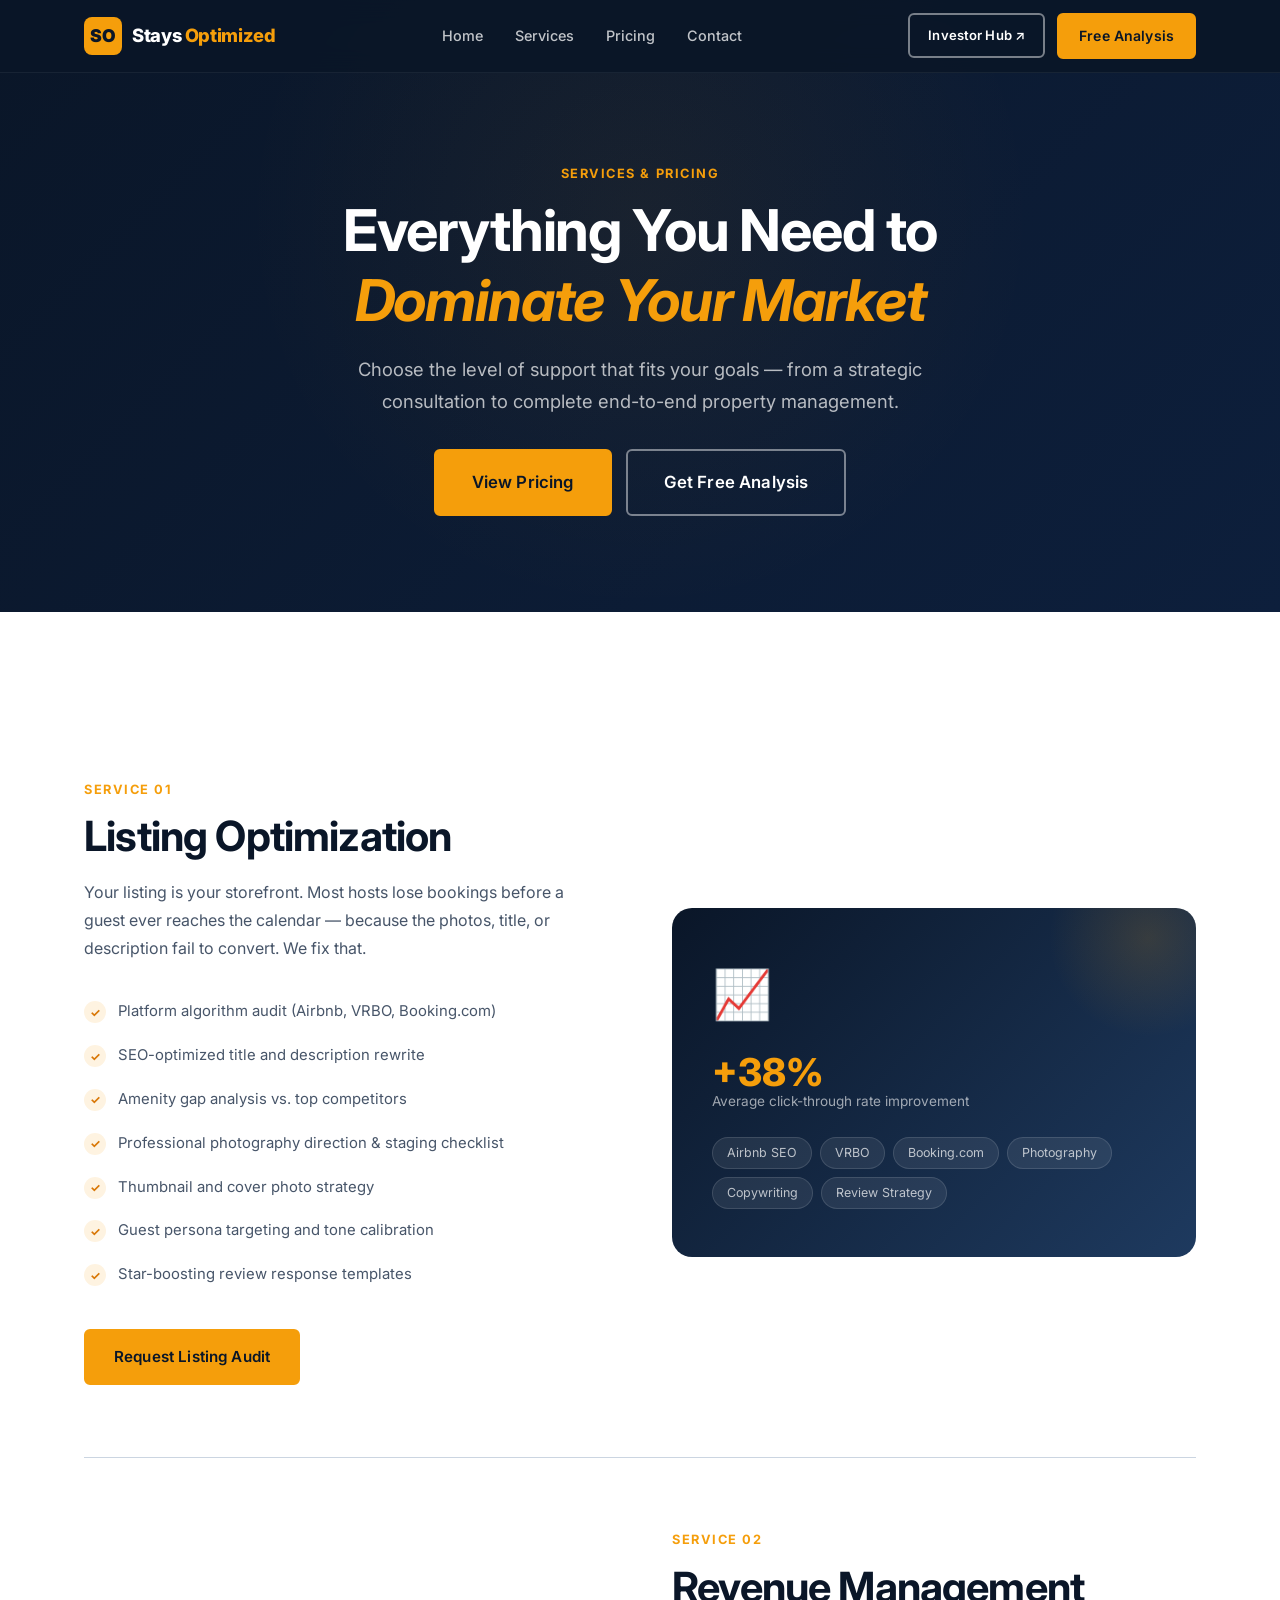
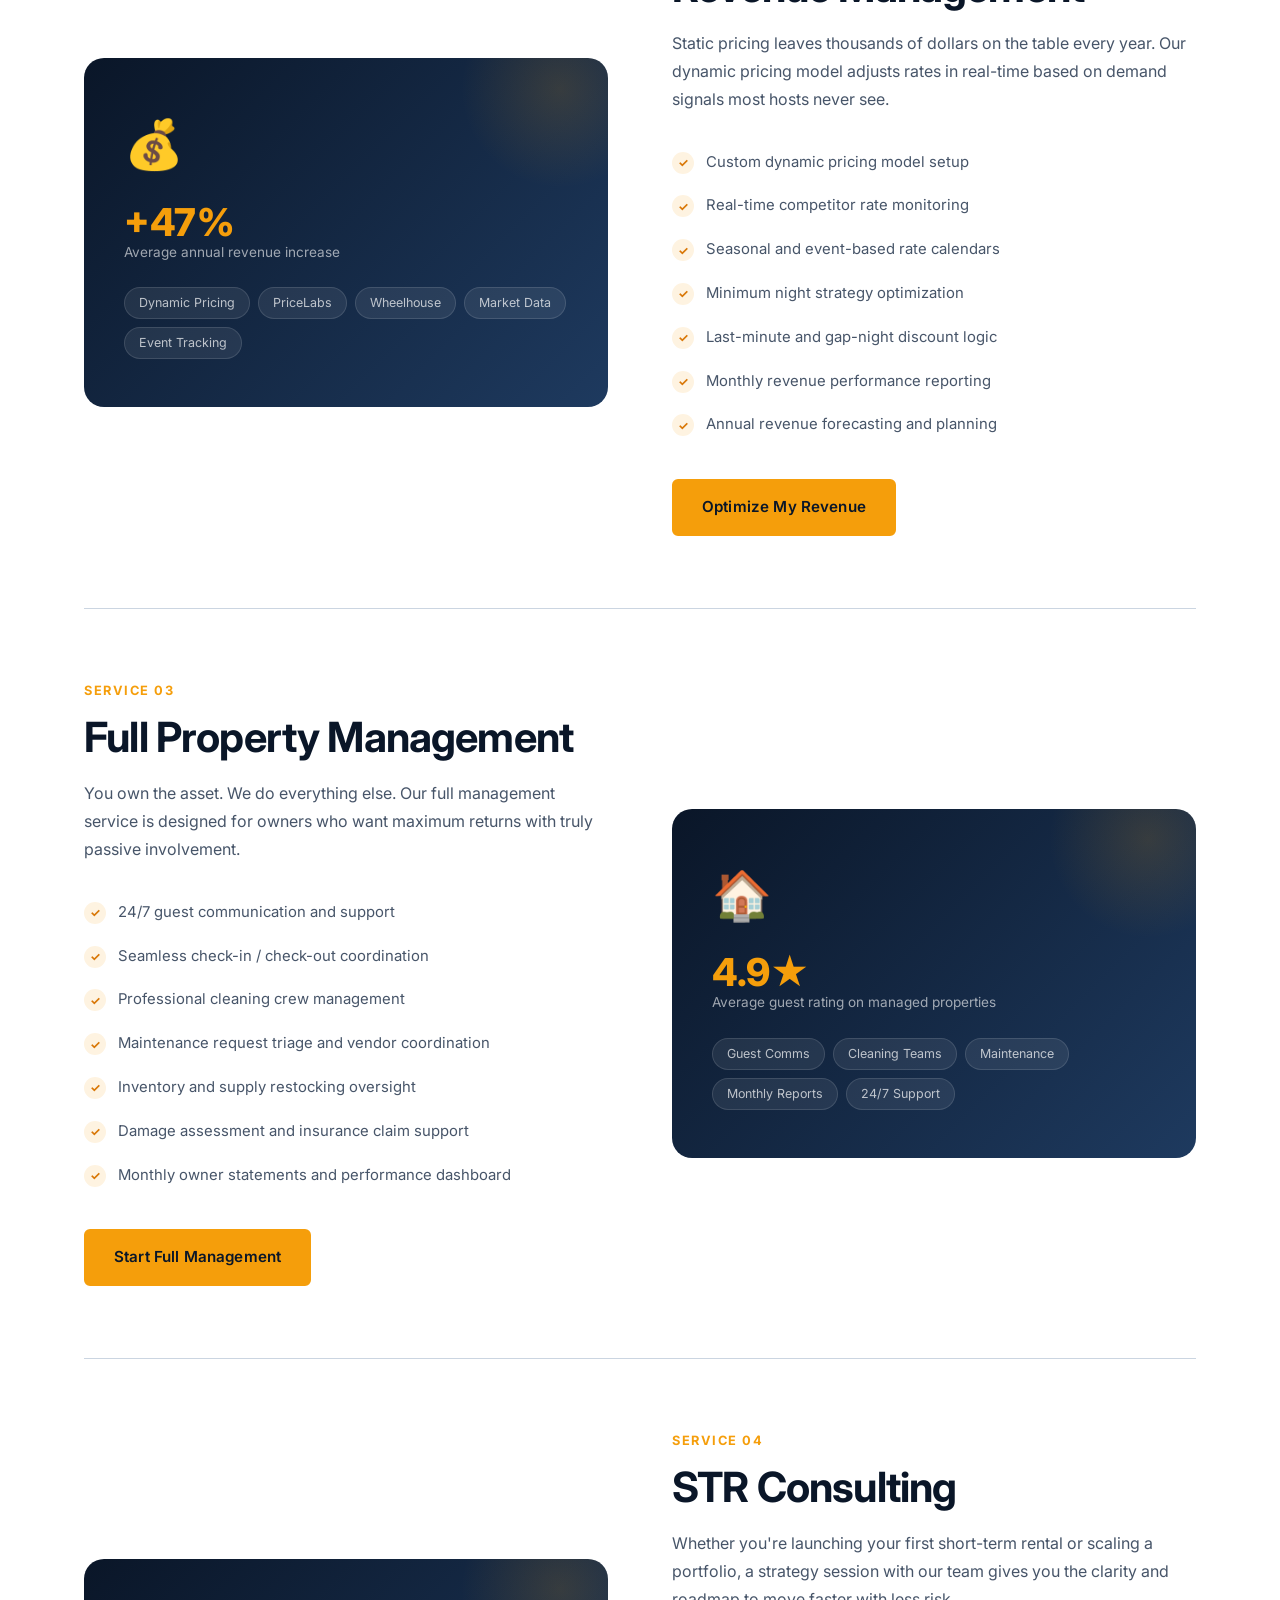
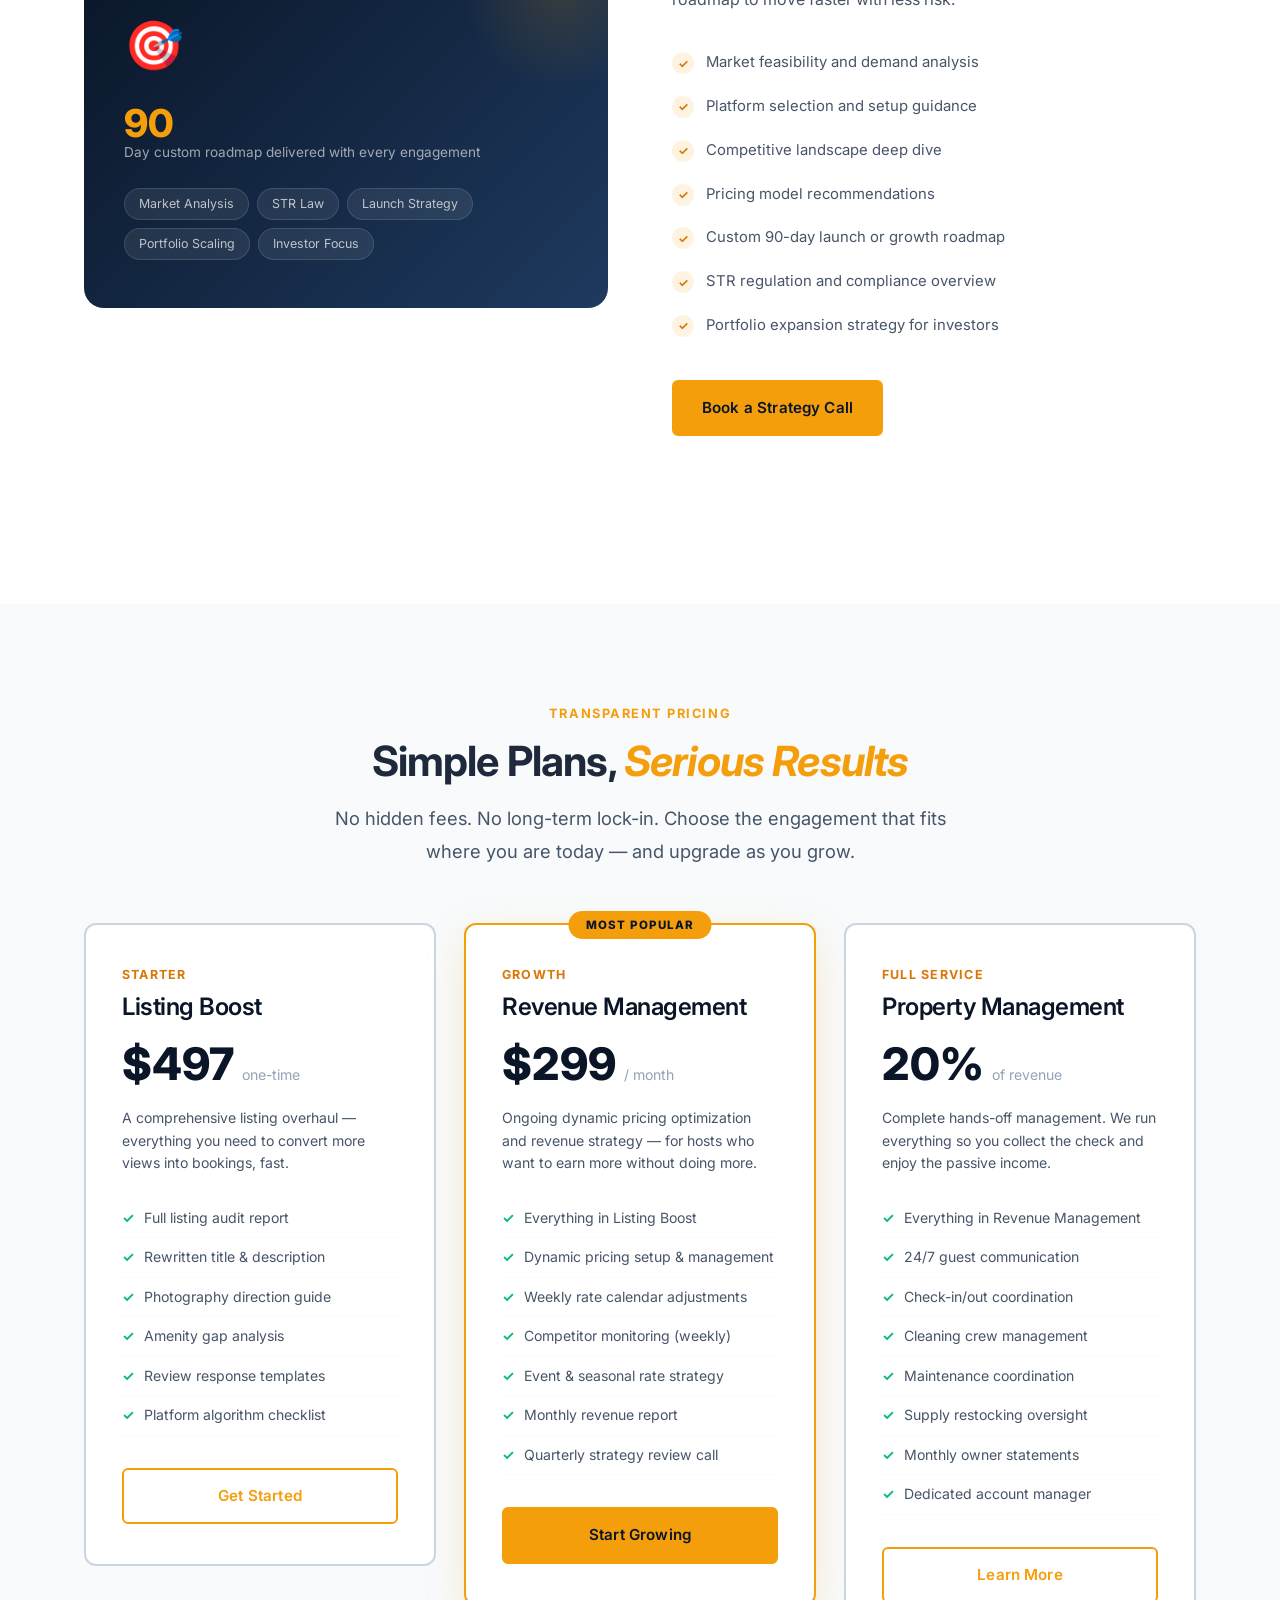
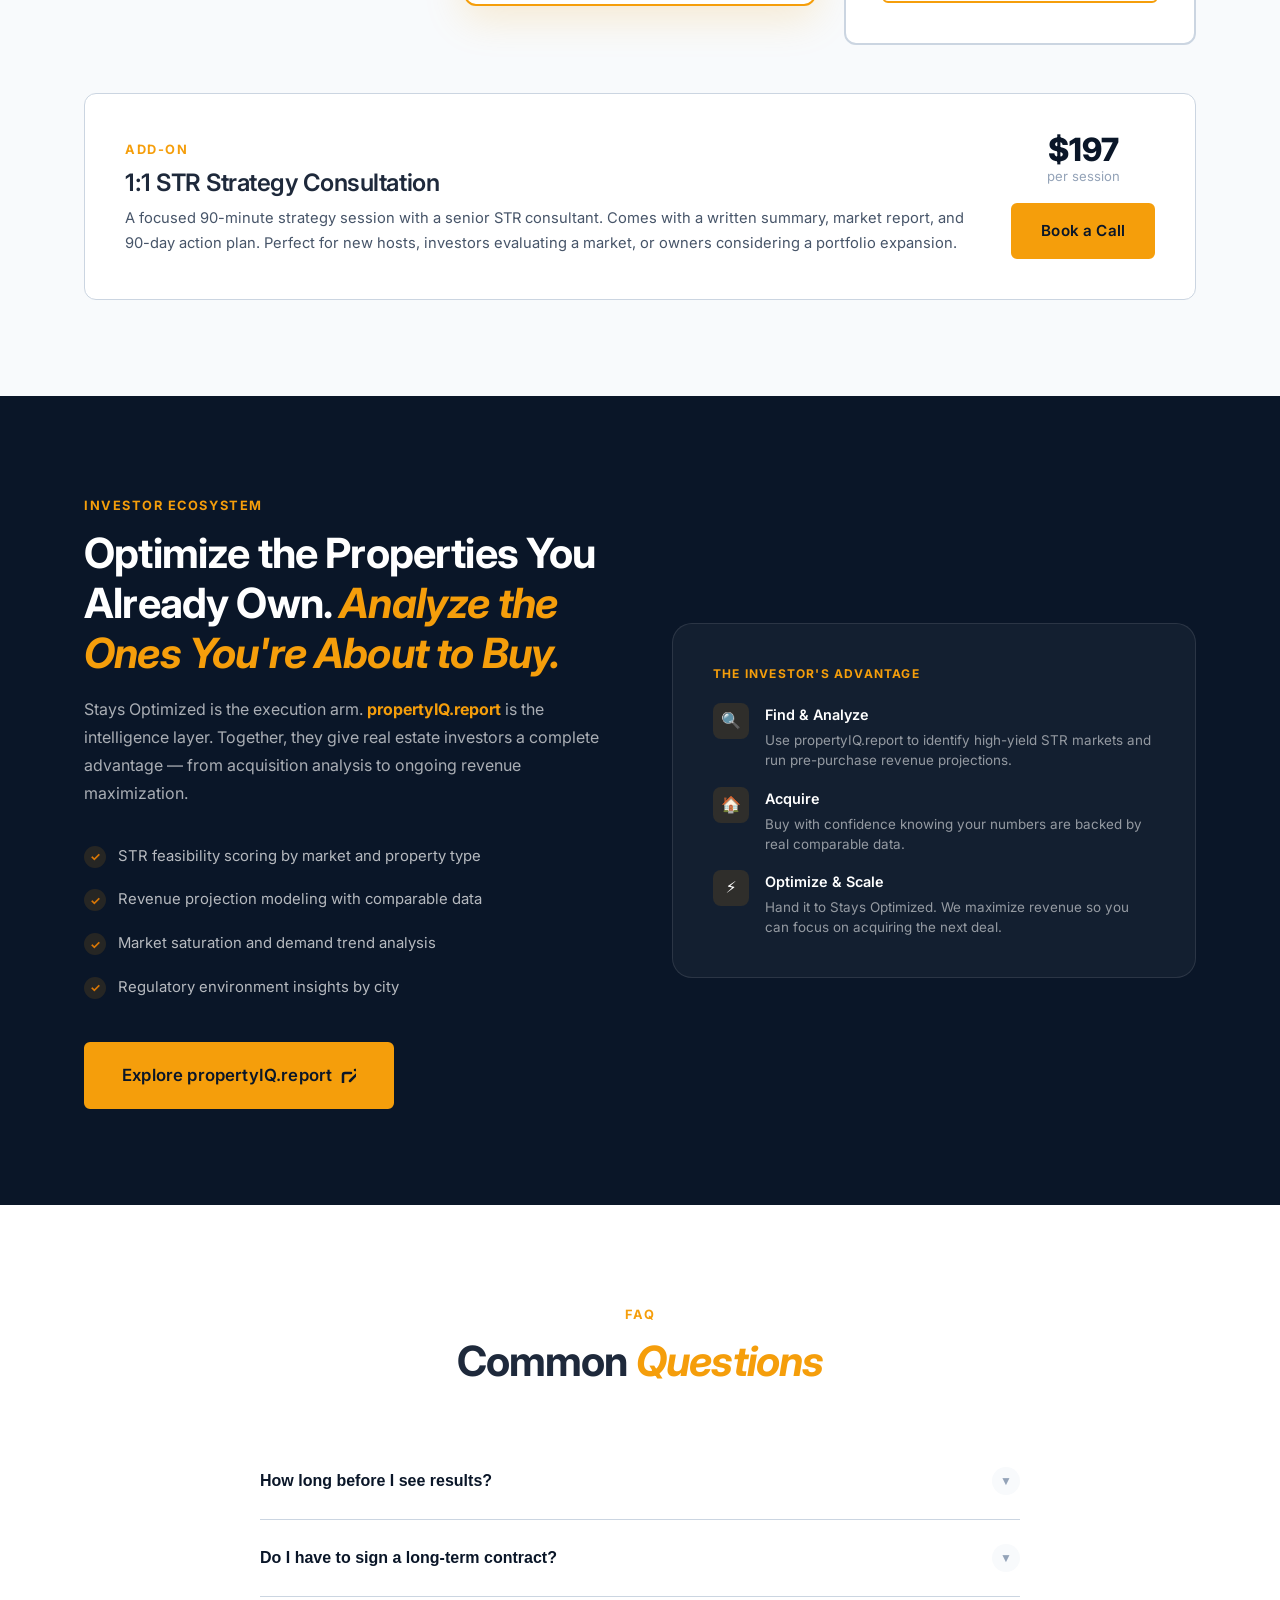
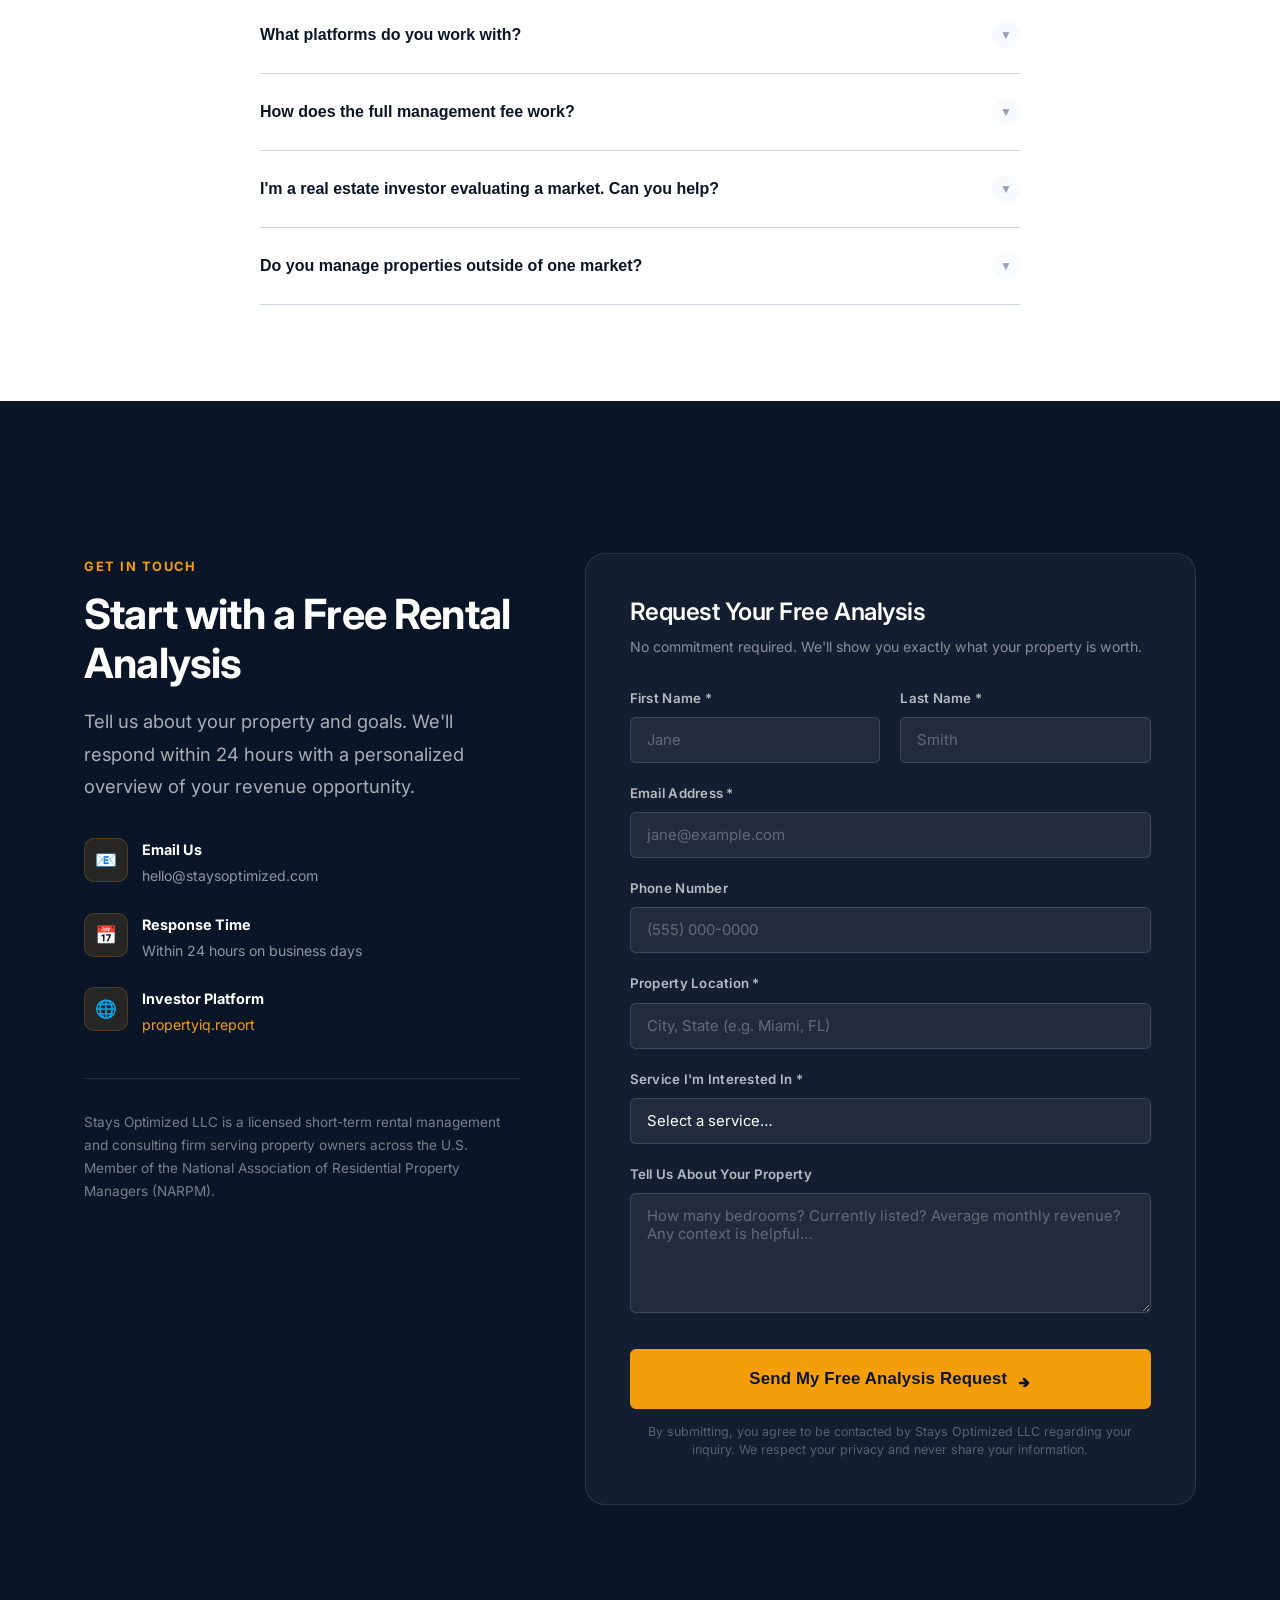
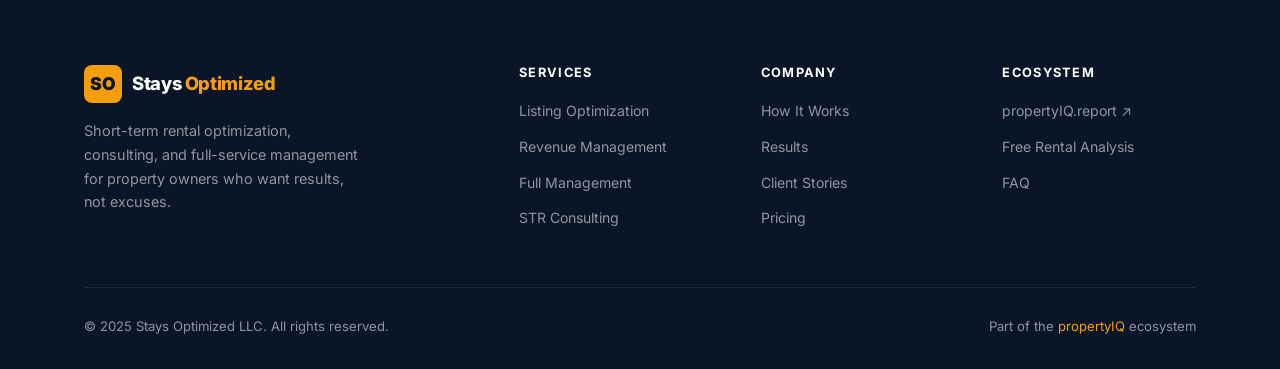
==== services.html @ 9e80e61e "Add 2-page high-converting website for Stays Optimized LLC - index.html: Full homepage with hero, tr" ====
<!DOCTYPE html>
<html lang="en">
<head>
  <meta charset="UTF-8" />
  <meta name="viewport" content="width=device-width, initial-scale=1.0" />
  <title>Services & Pricing — Stays Optimized LLC</title>
  <meta name="description" content="Explore Stays Optimized LLC's full menu of short-term rental services: listing optimization, revenue management, full property management, and STR consulting. Transparent pricing, real results." />
  <link rel="preconnect" href="https://fonts.googleapis.com" />
  <link rel="preconnect" href="https://fonts.gstatic.com" crossorigin />
  <link href="https://fonts.googleapis.com/css2?family=Inter:wght@400;500;600;700;800;900&display=swap" rel="stylesheet" />
  <link rel="stylesheet" href="styles.css" />
</head>
<body>

  <!-- ══════════════ HEADER ══════════════ -->
  <header class="site-header" id="header">
    <div class="container">
      <div class="header-inner">
        <a href="index.html" class="logo" aria-label="Stays Optimized Home">
          <div class="logo-mark">SO</div>
          <div class="logo-text">Stays <span>Optimized</span></div>
        </a>

        <nav class="nav" aria-label="Primary navigation">
          <a href="index.html">Home</a>
          <a href="#services-detail">Services</a>
          <a href="#pricing">Pricing</a>
          <a href="#contact">Contact</a>
        </nav>

        <div class="nav-cta">
          <a href="https://propertyiq.report" target="_blank" rel="noopener noreferrer" class="btn btn--outline-white" style="font-size:.82rem; padding:10px 18px;">
            Investor Hub ↗
          </a>
          <a href="#contact" class="btn btn--primary" style="padding:10px 20px; font-size:.88rem;">
            Free Analysis
          </a>
        </div>

        <button class="mobile-toggle" id="mobileToggle" aria-label="Toggle navigation" aria-expanded="false">
          <svg width="24" height="24" fill="none" stroke="currentColor" stroke-width="2" stroke-linecap="round" stroke-linejoin="round">
            <line x1="3" y1="6" x2="21" y2="6"/>
            <line x1="3" y1="12" x2="21" y2="12"/>
            <line x1="3" y1="18" x2="21" y2="18"/>
          </svg>
        </button>
      </div>
    </div>

    <nav class="mobile-menu" id="mobileMenu" aria-label="Mobile navigation">
      <a href="index.html">Home</a>
      <a href="#services-detail">Services</a>
      <a href="#pricing">Pricing</a>
      <a href="#contact">Contact</a>
      <div class="nav-cta">
        <a href="https://propertyiq.report" target="_blank" rel="noopener noreferrer" class="btn btn--outline-white">Investor Hub ↗</a>
        <a href="#contact" class="btn btn--primary">Get Free Analysis</a>
      </div>
    </nav>
  </header>

  <!-- ══════════════ PAGE HERO ══════════════ -->
  <section class="page-hero" aria-label="Page header">
    <div class="container" style="position:relative; z-index:1;">
      <span class="eyebrow fade-up">Services & Pricing</span>
      <h1 class="fade-up fade-up-delay-1">Everything You Need to<br><em class="text-gold">Dominate Your Market</em></h1>
      <p class="lead fade-up fade-up-delay-2">Choose the level of support that fits your goals — from a strategic consultation to complete end-to-end property management.</p>
      <div style="display:flex; gap:14px; justify-content:center; flex-wrap:wrap;" class="fade-up fade-up-delay-3">
        <a href="#pricing" class="btn btn--primary btn--lg">View Pricing</a>
        <a href="#contact" class="btn btn--outline-white btn--lg">Get Free Analysis</a>
      </div>
    </div>
  </section>

  <!-- ══════════════ SERVICES DETAIL ══════════════ -->
  <section class="section" id="services-detail" aria-label="Service details">
    <div class="container">

      <!-- Listing Optimization -->
      <div class="service-detail" id="listing">
        <div class="service-detail-content">
          <span class="eyebrow">Service 01</span>
          <h2>Listing Optimization</h2>
          <p class="lead">Your listing is your storefront. Most hosts lose bookings before a guest ever reaches the calendar — because the photos, title, or description fail to convert. We fix that.</p>
          <ul class="feature-list">
            <li>Platform algorithm audit (Airbnb, VRBO, Booking.com)</li>
            <li>SEO-optimized title and description rewrite</li>
            <li>Amenity gap analysis vs. top competitors</li>
            <li>Professional photography direction &amp; staging checklist</li>
            <li>Thumbnail and cover photo strategy</li>
            <li>Guest persona targeting and tone calibration</li>
            <li>Star-boosting review response templates</li>
          </ul>
          <a href="#contact" class="btn btn--primary">Request Listing Audit</a>
        </div>
        <div class="service-visual">
          <div class="visual-icon">📈</div>
          <div class="visual-stat">
            <div class="visual-stat-num">+38%</div>
            <div class="visual-stat-label">Average click-through rate improvement</div>
          </div>
          <div class="visual-tags">
            <span class="visual-tag">Airbnb SEO</span>
            <span class="visual-tag">VRBO</span>
            <span class="visual-tag">Booking.com</span>
            <span class="visual-tag">Photography</span>
            <span class="visual-tag">Copywriting</span>
            <span class="visual-tag">Review Strategy</span>
          </div>
        </div>
      </div>

      <!-- Revenue Management -->
      <div class="service-detail reverse" id="revenue">
        <div class="service-detail-content">
          <span class="eyebrow">Service 02</span>
          <h2>Revenue Management</h2>
          <p class="lead">Static pricing leaves thousands of dollars on the table every year. Our dynamic pricing model adjusts rates in real-time based on demand signals most hosts never see.</p>
          <ul class="feature-list">
            <li>Custom dynamic pricing model setup</li>
            <li>Real-time competitor rate monitoring</li>
            <li>Seasonal and event-based rate calendars</li>
            <li>Minimum night strategy optimization</li>
            <li>Last-minute and gap-night discount logic</li>
            <li>Monthly revenue performance reporting</li>
            <li>Annual revenue forecasting and planning</li>
          </ul>
          <a href="#contact" class="btn btn--primary">Optimize My Revenue</a>
        </div>
        <div class="service-visual">
          <div class="visual-icon">💰</div>
          <div class="visual-stat">
            <div class="visual-stat-num">+47%</div>
            <div class="visual-stat-label">Average annual revenue increase</div>
          </div>
          <div class="visual-tags">
            <span class="visual-tag">Dynamic Pricing</span>
            <span class="visual-tag">PriceLabs</span>
            <span class="visual-tag">Wheelhouse</span>
            <span class="visual-tag">Market Data</span>
            <span class="visual-tag">Event Tracking</span>
          </div>
        </div>
      </div>

      <!-- Full Management -->
      <div class="service-detail" id="management">
        <div class="service-detail-content">
          <span class="eyebrow">Service 03</span>
          <h2>Full Property Management</h2>
          <p class="lead">You own the asset. We do everything else. Our full management service is designed for owners who want maximum returns with truly passive involvement.</p>
          <ul class="feature-list">
            <li>24/7 guest communication and support</li>
            <li>Seamless check-in / check-out coordination</li>
            <li>Professional cleaning crew management</li>
            <li>Maintenance request triage and vendor coordination</li>
            <li>Inventory and supply restocking oversight</li>
            <li>Damage assessment and insurance claim support</li>
            <li>Monthly owner statements and performance dashboard</li>
          </ul>
          <a href="#contact" class="btn btn--primary">Start Full Management</a>
        </div>
        <div class="service-visual">
          <div class="visual-icon">🏠</div>
          <div class="visual-stat">
            <div class="visual-stat-num">4.9★</div>
            <div class="visual-stat-label">Average guest rating on managed properties</div>
          </div>
          <div class="visual-tags">
            <span class="visual-tag">Guest Comms</span>
            <span class="visual-tag">Cleaning Teams</span>
            <span class="visual-tag">Maintenance</span>
            <span class="visual-tag">Monthly Reports</span>
            <span class="visual-tag">24/7 Support</span>
          </div>
        </div>
      </div>

      <!-- Consulting -->
      <div class="service-detail reverse" id="consulting">
        <div class="service-detail-content">
          <span class="eyebrow">Service 04</span>
          <h2>STR Consulting</h2>
          <p class="lead">Whether you're launching your first short-term rental or scaling a portfolio, a strategy session with our team gives you the clarity and roadmap to move faster with less risk.</p>
          <ul class="feature-list">
            <li>Market feasibility and demand analysis</li>
            <li>Platform selection and setup guidance</li>
            <li>Competitive landscape deep dive</li>
            <li>Pricing model recommendations</li>
            <li>Custom 90-day launch or growth roadmap</li>
            <li>STR regulation and compliance overview</li>
            <li>Portfolio expansion strategy for investors</li>
          </ul>
          <a href="#contact" class="btn btn--primary">Book a Strategy Call</a>
        </div>
        <div class="service-visual">
          <div class="visual-icon">🎯</div>
          <div class="visual-stat">
            <div class="visual-stat-num">90</div>
            <div class="visual-stat-label">Day custom roadmap delivered with every engagement</div>
          </div>
          <div class="visual-tags">
            <span class="visual-tag">Market Analysis</span>
            <span class="visual-tag">STR Law</span>
            <span class="visual-tag">Launch Strategy</span>
            <span class="visual-tag">Portfolio Scaling</span>
            <span class="visual-tag">Investor Focus</span>
          </div>
        </div>
      </div>

    </div>
  </section>

  <!-- ══════════════ PRICING ══════════════ -->
  <section class="section section--gray" id="pricing" aria-label="Pricing">
    <div class="container">
      <div class="text-center">
        <span class="eyebrow">Transparent Pricing</span>
        <h2>Simple Plans, <em class="text-gold">Serious Results</em></h2>
        <p class="lead" style="margin: 16px auto 0;">No hidden fees. No long-term lock-in. Choose the engagement that fits where you are today — and upgrade as you grow.</p>
      </div>

      <div class="pricing-grid">

        <!-- Starter -->
        <div class="pricing-card">
          <div class="pricing-tier">Starter</div>
          <h3>Listing Boost</h3>
          <div class="pricing-price">
            <span class="pricing-amount">$497</span>
            <span class="pricing-period">one-time</span>
          </div>
          <p class="pricing-desc">A comprehensive listing overhaul — everything you need to convert more views into bookings, fast.</p>
          <ul class="pricing-features">
            <li>Full listing audit report</li>
            <li>Rewritten title &amp; description</li>
            <li>Photography direction guide</li>
            <li>Amenity gap analysis</li>
            <li>Review response templates</li>
            <li>Platform algorithm checklist</li>
          </ul>
          <a href="#contact" class="btn btn--outline-gold">Get Started</a>
        </div>

        <!-- Growth — Featured -->
        <div class="pricing-card featured">
          <div class="pricing-badge">Most Popular</div>
          <div class="pricing-tier">Growth</div>
          <h3>Revenue Management</h3>
          <div class="pricing-price">
            <span class="pricing-amount">$299</span>
            <span class="pricing-period">/ month</span>
          </div>
          <p class="pricing-desc">Ongoing dynamic pricing optimization and revenue strategy — for hosts who want to earn more without doing more.</p>
          <ul class="pricing-features">
            <li>Everything in Listing Boost</li>
            <li>Dynamic pricing setup &amp; management</li>
            <li>Weekly rate calendar adjustments</li>
            <li>Competitor monitoring (weekly)</li>
            <li>Event &amp; seasonal rate strategy</li>
            <li>Monthly revenue report</li>
            <li>Quarterly strategy review call</li>
          </ul>
          <a href="#contact" class="btn btn--primary">Start Growing</a>
        </div>

        <!-- Full Management -->
        <div class="pricing-card">
          <div class="pricing-tier">Full Service</div>
          <h3>Property Management</h3>
          <div class="pricing-price">
            <span class="pricing-amount">20%</span>
            <span class="pricing-period">of revenue</span>
          </div>
          <p class="pricing-desc">Complete hands-off management. We run everything so you collect the check and enjoy the passive income.</p>
          <ul class="pricing-features">
            <li>Everything in Revenue Management</li>
            <li>24/7 guest communication</li>
            <li>Check-in/out coordination</li>
            <li>Cleaning crew management</li>
            <li>Maintenance coordination</li>
            <li>Supply restocking oversight</li>
            <li>Monthly owner statements</li>
            <li>Dedicated account manager</li>
          </ul>
          <a href="#contact" class="btn btn--outline-gold">Learn More</a>
        </div>

      </div>

      <!-- Consulting add-on callout -->
      <div style="margin-top: 48px; background: var(--white); border: 1px solid var(--slate-light); border-radius: var(--radius-md); padding: 40px; display:grid; grid-template-columns: 1fr auto; gap: 24px; align-items:center;">
        <div>
          <div class="eyebrow" style="margin-bottom:8px;">Add-On</div>
          <h3 style="margin-bottom:8px;">1:1 STR Strategy Consultation</h3>
          <p style="font-size:.92rem; color:var(--text-mid);">A focused 90-minute strategy session with a senior STR consultant. Comes with a written summary, market report, and 90-day action plan. Perfect for new hosts, investors evaluating a market, or owners considering a portfolio expansion.</p>
        </div>
        <div style="text-align:center; flex-shrink:0;">
          <div style="font-size:2rem; font-weight:800; color:var(--navy); line-height:1;">$197</div>
          <div style="font-size:.82rem; color:var(--slate); margin-bottom:16px;">per session</div>
          <a href="#contact" class="btn btn--primary">Book a Call</a>
        </div>
      </div>
    </div>
  </section>

  <!-- ══════════════ PROPERTYIQ BRIDGE ══════════════ -->
  <section class="section section--dark" aria-label="PropertyIQ investor link">
    <div class="container">
      <div style="display:grid; grid-template-columns: 1fr 1fr; gap: 64px; align-items:center;">
        <div>
          <span class="eyebrow">Investor Ecosystem</span>
          <h2 style="color:var(--white); margin-bottom:16px;">Optimize the Properties You Already Own. <em class="text-gold">Analyze the Ones You're About to Buy.</em></h2>
          <p style="color:rgba(255,255,255,.65); line-height:1.75; margin-bottom:28px;">Stays Optimized is the execution arm. <strong style="color:var(--gold);">propertyIQ.report</strong> is the intelligence layer. Together, they give real estate investors a complete advantage — from acquisition analysis to ongoing revenue maximization.</p>
          <ul class="feature-list" style="margin-bottom:32px;">
            <li style="color:rgba(255,255,255,.7);">STR feasibility scoring by market and property type</li>
            <li style="color:rgba(255,255,255,.7);">Revenue projection modeling with comparable data</li>
            <li style="color:rgba(255,255,255,.7);">Market saturation and demand trend analysis</li>
            <li style="color:rgba(255,255,255,.7);">Regulatory environment insights by city</li>
          </ul>
          <a href="https://propertyiq.report" target="_blank" rel="noopener noreferrer" class="btn btn--primary btn--lg">
            Explore propertyIQ.report
            <svg width="16" height="16" fill="none" stroke="currentColor" stroke-width="2.5" stroke-linecap="round" stroke-linejoin="round"><path d="M18 13v6a2 2 0 01-2 2H5a2 2 0 01-2-2V8a2 2 0 012-2h6"/><polyline points="15 3 21 3 21 9"/><line x1="10" y1="14" x2="21" y2="3"/></svg>
          </a>
        </div>
        <div style="background:rgba(255,255,255,.04); border:1px solid rgba(255,255,255,.1); border-radius:var(--radius-lg); padding:40px;">
          <div style="font-size:.75rem; font-weight:700; letter-spacing:.1em; text-transform:uppercase; color:var(--gold); margin-bottom:20px;">The Investor's Advantage</div>
          <div style="display:flex; flex-direction:column; gap:16px;">
            <div style="display:flex; gap:16px; align-items:flex-start;">
              <div style="width:36px; height:36px; background:rgba(245,158,11,.12); border-radius:8px; display:flex; align-items:center; justify-content:center; font-size:1rem; flex-shrink:0;">🔍</div>
              <div>
                <div style="color:var(--white); font-weight:600; font-size:.9rem; margin-bottom:4px;">Find &amp; Analyze</div>
                <div style="color:rgba(255,255,255,.55); font-size:.84rem; line-height:1.5;">Use propertyIQ.report to identify high-yield STR markets and run pre-purchase revenue projections.</div>
              </div>
            </div>
            <div style="display:flex; gap:16px; align-items:flex-start;">
              <div style="width:36px; height:36px; background:rgba(245,158,11,.12); border-radius:8px; display:flex; align-items:center; justify-content:center; font-size:1rem; flex-shrink:0;">🏠</div>
              <div>
                <div style="color:var(--white); font-weight:600; font-size:.9rem; margin-bottom:4px;">Acquire</div>
                <div style="color:rgba(255,255,255,.55); font-size:.84rem; line-height:1.5;">Buy with confidence knowing your numbers are backed by real comparable data.</div>
              </div>
            </div>
            <div style="display:flex; gap:16px; align-items:flex-start;">
              <div style="width:36px; height:36px; background:rgba(245,158,11,.12); border-radius:8px; display:flex; align-items:center; justify-content:center; font-size:1rem; flex-shrink:0;">⚡</div>
              <div>
                <div style="color:var(--white); font-weight:600; font-size:.9rem; margin-bottom:4px;">Optimize &amp; Scale</div>
                <div style="color:rgba(255,255,255,.55); font-size:.84rem; line-height:1.5;">Hand it to Stays Optimized. We maximize revenue so you can focus on acquiring the next deal.</div>
              </div>
            </div>
          </div>
        </div>
      </div>
    </div>
  </section>

  <!-- ══════════════ FAQ ══════════════ -->
  <section class="section" id="faq" aria-label="FAQ">
    <div class="container">
      <div class="text-center">
        <span class="eyebrow">FAQ</span>
        <h2>Common <em class="text-gold">Questions</em></h2>
      </div>

      <div class="faq-list">
        <div class="faq-item">
          <button class="faq-question" aria-expanded="false">
            How long before I see results?
            <span class="faq-chevron" aria-hidden="true">▼</span>
          </button>
          <div class="faq-answer" role="region">
            <div class="faq-answer-inner">
              Most clients see measurable revenue improvement within 30 days of going live with our optimized listing and pricing strategy. Full results typically emerge over 60–90 days as the algorithm registers the improved click-through and booking conversion rates.
            </div>
          </div>
        </div>

        <div class="faq-item">
          <button class="faq-question" aria-expanded="false">
            Do I have to sign a long-term contract?
            <span class="faq-chevron" aria-hidden="true">▼</span>
          </button>
          <div class="faq-answer" role="region">
            <div class="faq-answer-inner">
              No. Our monthly services (Revenue Management and Full Management) operate on a 30-day notice basis after an initial 90-day performance period. We earn your continued business through results — not lock-ins.
            </div>
          </div>
        </div>

        <div class="faq-item">
          <button class="faq-question" aria-expanded="false">
            What platforms do you work with?
            <span class="faq-chevron" aria-hidden="true">▼</span>
          </button>
          <div class="faq-answer" role="region">
            <div class="faq-answer-inner">
              We work across all major platforms including Airbnb, VRBO, Booking.com, and direct booking websites. We'll recommend the right platform mix for your property type and market, and we can manage multi-platform distribution as part of our Full Management service.
            </div>
          </div>
        </div>

        <div class="faq-item">
          <button class="faq-question" aria-expanded="false">
            How does the full management fee work?
            <span class="faq-chevron" aria-hidden="true">▼</span>
          </button>
          <div class="faq-answer" role="region">
            <div class="faq-answer-inner">
              Our Full Management fee is 20% of gross rental revenue. There are no setup fees, no hidden charges, and no management fees during vacancy. You only pay when your property earns — which keeps our incentives perfectly aligned with yours.
            </div>
          </div>
        </div>

        <div class="faq-item">
          <button class="faq-question" aria-expanded="false">
            I'm a real estate investor evaluating a market. Can you help?
            <span class="faq-chevron" aria-hidden="true">▼</span>
          </button>
          <div class="faq-answer" role="region">
            <div class="faq-answer-inner">
              Absolutely. Our STR Consulting service is built for exactly this scenario. We provide market feasibility analysis, revenue projections, and a competitive landscape overview to help you make data-backed acquisition decisions. We also recommend pairing this with <a href="https://propertyiq.report" target="_blank" rel="noopener noreferrer" style="color:var(--gold-dark); font-weight:600;">propertyIQ.report</a> for ongoing market intelligence.
            </div>
          </div>
        </div>

        <div class="faq-item">
          <button class="faq-question" aria-expanded="false">
            Do you manage properties outside of one market?
            <span class="faq-chevron" aria-hidden="true">▼</span>
          </button>
          <div class="faq-answer" role="region">
            <div class="faq-answer-inner">
              Yes. Our listing optimization, revenue management, and consulting services are available nationwide. Full property management (on-the-ground ops) is currently available in select markets — contact us to confirm availability in your area.
            </div>
          </div>
        </div>
      </div>
    </div>
  </section>

  <!-- ══════════════ CONTACT ══════════════ -->
  <section class="section section--dark" id="contact" aria-label="Contact">
    <div class="container">
      <div class="contact-grid">
        <div class="contact-info">
          <span class="eyebrow">Get in Touch</span>
          <h2>Start with a Free Rental Analysis</h2>
          <p class="lead">Tell us about your property and goals. We'll respond within 24 hours with a personalized overview of your revenue opportunity.</p>

          <div class="contact-detail">
            <div class="contact-detail-icon">📧</div>
            <div class="contact-detail-text">
              <strong>Email Us</strong>
              <span>hello@staysoptimized.com</span>
            </div>
          </div>

          <div class="contact-detail">
            <div class="contact-detail-icon">📅</div>
            <div class="contact-detail-text">
              <strong>Response Time</strong>
              <span>Within 24 hours on business days</span>
            </div>
          </div>

          <div class="contact-detail">
            <div class="contact-detail-icon">🌐</div>
            <div class="contact-detail-text">
              <strong>Investor Platform</strong>
              <span><a href="https://propertyiq.report" target="_blank" rel="noopener noreferrer" style="color:var(--gold);">propertyiq.report</a></span>
            </div>
          </div>

          <div style="margin-top:40px; padding-top:32px; border-top:1px solid rgba(255,255,255,.1);">
            <p style="font-size:.85rem; color:rgba(255,255,255,.45); line-height:1.7;">
              Stays Optimized LLC is a licensed short-term rental management and consulting firm serving property owners across the U.S. Member of the National Association of Residential Property Managers (NARPM).
            </p>
          </div>
        </div>

        <div class="contact-form">
          <h3 style="color:var(--white); margin-bottom:8px;">Request Your Free Analysis</h3>
          <p style="font-size:.88rem; color:rgba(255,255,255,.5); margin-bottom:28px;">No commitment required. We'll show you exactly what your property is worth.</p>

          <form id="contactForm" novalidate>
            <div class="form-row">
              <div class="form-group">
                <label for="firstName">First Name *</label>
                <input type="text" id="firstName" name="firstName" placeholder="Jane" required autocomplete="given-name" />
              </div>
              <div class="form-group">
                <label for="lastName">Last Name *</label>
                <input type="text" id="lastName" name="lastName" placeholder="Smith" required autocomplete="family-name" />
              </div>
            </div>

            <div class="form-group">
              <label for="email">Email Address *</label>
              <input type="email" id="email" name="email" placeholder="jane@example.com" required autocomplete="email" />
            </div>

            <div class="form-group">
              <label for="phone">Phone Number</label>
              <input type="tel" id="phone" name="phone" placeholder="(555) 000-0000" autocomplete="tel" />
            </div>

            <div class="form-group">
              <label for="propertyLocation">Property Location *</label>
              <input type="text" id="propertyLocation" name="propertyLocation" placeholder="City, State (e.g. Miami, FL)" required />
            </div>

            <div class="form-group">
              <label for="service">Service I'm Interested In *</label>
              <select id="service" name="service" required>
                <option value="" disabled selected>Select a service…</option>
                <option value="listing">Listing Optimization ($497)</option>
                <option value="revenue">Revenue Management ($299/mo)</option>
                <option value="management">Full Property Management (20%)</option>
                <option value="consulting">STR Consulting ($197/session)</option>
                <option value="unsure">Not sure — just want the free analysis</option>
              </select>
            </div>

            <div class="form-group">
              <label for="message">Tell Us About Your Property</label>
              <textarea id="message" name="message" placeholder="How many bedrooms? Currently listed? Average monthly revenue? Any context is helpful…"></textarea>
            </div>

            <button type="submit" class="btn btn--primary btn--lg form-submit" id="submitBtn">
              Send My Free Analysis Request
              <svg width="16" height="16" fill="none" stroke="currentColor" stroke-width="2.5" stroke-linecap="round" stroke-linejoin="round"><path d="M5 12h7M9 8l4 4-4 4"/></svg>
            </button>

            <p style="font-size:.78rem; color:rgba(255,255,255,.3); margin-top:14px; text-align:center; line-height:1.5;">
              By submitting, you agree to be contacted by Stays Optimized LLC regarding your inquiry. We respect your privacy and never share your information.
            </p>
          </form>

          <div id="formSuccess" style="display:none; text-align:center; padding:40px 20px;">
            <div style="font-size:3rem; margin-bottom:16px;">✅</div>
            <h3 style="color:var(--white); margin-bottom:10px;">Request Received!</h3>
            <p style="color:rgba(255,255,255,.65); font-size:.95rem; line-height:1.6;">Thanks! We'll review your property details and get back to you within 24 hours with your personalized rental analysis.</p>
          </div>
        </div>
      </div>
    </div>
  </section>

  <!-- ══════════════ FOOTER ══════════════ -->
  <footer class="site-footer" aria-label="Site footer">
    <div class="container">
      <div class="footer-grid">
        <div class="footer-brand">
          <a href="index.html" class="logo">
            <div class="logo-mark">SO</div>
            <div class="logo-text">Stays <span>Optimized</span></div>
          </a>
          <p>Short-term rental optimization, consulting, and full-service management for property owners who want results, not excuses.</p>
        </div>

        <div class="footer-col">
          <h4>Services</h4>
          <ul>
            <li><a href="#listing">Listing Optimization</a></li>
            <li><a href="#revenue">Revenue Management</a></li>
            <li><a href="#management">Full Management</a></li>
            <li><a href="#consulting">STR Consulting</a></li>
          </ul>
        </div>

        <div class="footer-col">
          <h4>Company</h4>
          <ul>
            <li><a href="index.html#process">How It Works</a></li>
            <li><a href="index.html#results">Results</a></li>
            <li><a href="index.html#testimonials">Client Stories</a></li>
            <li><a href="#pricing">Pricing</a></li>
          </ul>
        </div>

        <div class="footer-col">
          <h4>Ecosystem</h4>
          <ul>
            <li><a href="https://propertyiq.report" target="_blank" rel="noopener noreferrer">propertyIQ.report ↗</a></li>
            <li><a href="#contact">Free Rental Analysis</a></li>
            <li><a href="#faq">FAQ</a></li>
          </ul>
        </div>
      </div>

      <div class="footer-bottom">
        <span>&copy; 2025 Stays Optimized LLC. All rights reserved.</span>
        <span>
          Part of the <a href="https://propertyiq.report" target="_blank" rel="noopener noreferrer">propertyIQ</a> ecosystem
        </span>
      </div>
    </div>
  </footer>

  <!-- ══════════════ SCRIPTS ══════════════ -->
  <script>
    // Mobile menu toggle
    const toggle = document.getElementById('mobileToggle');
    const menu   = document.getElementById('mobileMenu');
    if (toggle && menu) {
      toggle.addEventListener('click', () => {
        const open = menu.classList.toggle('open');
        toggle.setAttribute('aria-expanded', open);
      });
      menu.querySelectorAll('a').forEach(a => {
        a.addEventListener('click', () => {
          menu.classList.remove('open');
          toggle.setAttribute('aria-expanded', false);
        });
      });
    }

    // Scroll-based header shadow
    window.addEventListener('scroll', () => {
      document.getElementById('header').style.boxShadow =
        window.scrollY > 20 ? '0 4px 24px rgba(0,0,0,.25)' : 'none';
    }, { passive: true });

    // FAQ accordion
    document.querySelectorAll('.faq-item').forEach(item => {
      const btn = item.querySelector('.faq-question');
      btn.addEventListener('click', () => {
        const isOpen = item.classList.contains('open');
        // Close all
        document.querySelectorAll('.faq-item').forEach(i => {
          i.classList.remove('open');
          i.querySelector('.faq-question').setAttribute('aria-expanded', false);
        });
        // Toggle clicked
        if (!isOpen) {
          item.classList.add('open');
          btn.setAttribute('aria-expanded', true);
        }
      });
    });

    // Contact form — demo submit
    const form    = document.getElementById('contactForm');
    const success = document.getElementById('formSuccess');
    const submitBtn = document.getElementById('submitBtn');

    if (form) {
      form.addEventListener('submit', (e) => {
        e.preventDefault();
        // Basic validation
        const required = form.querySelectorAll('[required]');
        let valid = true;
        required.forEach(field => {
          if (!field.value.trim()) {
            valid = false;
            field.style.borderColor = '#EF4444';
            field.addEventListener('input', () => { field.style.borderColor = ''; }, { once: true });
          }
        });
        if (!valid) return;

        // Simulate submit
        submitBtn.disabled = true;
        submitBtn.textContent = 'Sending…';
        setTimeout(() => {
          form.style.display = 'none';
          success.style.display = 'block';
        }, 900);
      });
    }

    // Intersection observer for cards
    if ('IntersectionObserver' in window) {
      const cardObserver = new IntersectionObserver((entries) => {
        entries.forEach(e => {
          if (e.isIntersecting) {
            e.target.style.opacity = '1';
            e.target.style.transform = 'translateY(0)';
            cardObserver.unobserve(e.target);
          }
        });
      }, { threshold: 0.1 });

      document.querySelectorAll('.pricing-card, .service-detail, .faq-item').forEach(el => {
        el.style.opacity = '0';
        el.style.transform = 'translateY(20px)';
        el.style.transition = 'opacity .5s ease, transform .5s ease';
        cardObserver.observe(el);
      });
    }
  </script>
</body>
</html>
---- styles.css ----
/* =============================================
   STAYS OPTIMIZED LLC — Shared Stylesheet
   ============================================= */

:root {
  --navy:        #0A1628;
  --navy-mid:    #112240;
  --navy-light:  #1E3A5F;
  --gold:        #F59E0B;
  --gold-light:  #FBBF24;
  --gold-dark:   #D97706;
  --white:       #FFFFFF;
  --off-white:   #F8FAFC;
  --slate:       #94A3B8;
  --slate-light: #CBD5E1;
  --text-dark:   #1E293B;
  --text-mid:    #475569;
  --success:     #10B981;
  --radius-sm:   6px;
  --radius-md:   12px;
  --radius-lg:   20px;
  --shadow-sm:   0 1px 3px rgba(0,0,0,.12), 0 1px 2px rgba(0,0,0,.08);
  --shadow-md:   0 4px 16px rgba(0,0,0,.14);
  --shadow-lg:   0 20px 48px rgba(0,0,0,.18);
  --transition:  all .25s cubic-bezier(.4,0,.2,1);
}

/* ── Reset ─────────────────────────────────── */
*, *::before, *::after { box-sizing: border-box; margin: 0; padding: 0; }
html { scroll-behavior: smooth; font-size: 16px; }
body {
  font-family: 'Inter', system-ui, -apple-system, sans-serif;
  color: var(--text-dark);
  background: var(--white);
  line-height: 1.6;
  -webkit-font-smoothing: antialiased;
}
img { max-width: 100%; display: block; }
a { color: inherit; text-decoration: none; }
ul { list-style: none; }

/* ── Typography ─────────────────────────────── */
h1, h2, h3, h4 { line-height: 1.2; font-weight: 700; letter-spacing: -.02em; }
h1 { font-size: clamp(2.2rem, 5vw, 3.6rem); }
h2 { font-size: clamp(1.8rem, 3.5vw, 2.6rem); }
h3 { font-size: clamp(1.2rem, 2vw, 1.5rem); font-weight: 600; }
p  { line-height: 1.75; }

/* ── Utilities ──────────────────────────────── */
.container { max-width: 1160px; margin: 0 auto; padding: 0 24px; }
.section    { padding: 96px 0; }
.section--dark { background: var(--navy); color: var(--white); }
.section--mid  { background: var(--navy-mid); color: var(--white); }
.section--gray { background: var(--off-white); }
.text-gold  { color: var(--gold); }
.text-slate { color: var(--slate); }
.text-center { text-align: center; }
.eyebrow {
  display: inline-block;
  font-size: .8rem;
  font-weight: 700;
  letter-spacing: .12em;
  text-transform: uppercase;
  color: var(--gold);
  margin-bottom: 12px;
}
.lead { font-size: 1.15rem; color: var(--text-mid); max-width: 620px; }

/* ── Buttons ────────────────────────────────── */
.btn {
  display: inline-flex;
  align-items: center;
  gap: 8px;
  padding: 14px 28px;
  border-radius: var(--radius-sm);
  font-weight: 600;
  font-size: .95rem;
  letter-spacing: .01em;
  cursor: pointer;
  border: 2px solid transparent;
  transition: var(--transition);
  white-space: nowrap;
}
.btn--primary {
  background: var(--gold);
  color: var(--navy);
  border-color: var(--gold);
}
.btn--primary:hover {
  background: var(--gold-light);
  border-color: var(--gold-light);
  transform: translateY(-2px);
  box-shadow: 0 8px 24px rgba(245,158,11,.35);
}
.btn--outline-white {
  background: transparent;
  color: var(--white);
  border-color: rgba(255,255,255,.45);
}
.btn--outline-white:hover {
  background: rgba(255,255,255,.08);
  border-color: var(--white);
  transform: translateY(-2px);
}
.btn--outline-gold {
  background: transparent;
  color: var(--gold);
  border-color: var(--gold);
}
.btn--outline-gold:hover {
  background: var(--gold);
  color: var(--navy);
  transform: translateY(-2px);
}
.btn--lg { padding: 18px 36px; font-size: 1.05rem; }

/* ── Header / Nav ───────────────────────────── */
.site-header {
  position: fixed;
  top: 0; left: 0; right: 0;
  z-index: 1000;
  background: rgba(10,22,40,.92);
  backdrop-filter: blur(12px);
  -webkit-backdrop-filter: blur(12px);
  border-bottom: 1px solid rgba(255,255,255,.06);
  transition: var(--transition);
}
.header-inner {
  display: flex;
  align-items: center;
  justify-content: space-between;
  height: 72px;
}
.logo {
  display: flex;
  align-items: center;
  gap: 10px;
  font-weight: 800;
  font-size: 1.15rem;
  color: var(--white);
  letter-spacing: -.02em;
}
.logo-mark {
  width: 38px;
  height: 38px;
  background: var(--gold);
  border-radius: 8px;
  display: flex;
  align-items: center;
  justify-content: center;
  font-weight: 900;
  font-size: 1.1rem;
  color: var(--navy);
  flex-shrink: 0;
}
.logo-text span { color: var(--gold); }
.nav {
  display: flex;
  align-items: center;
  gap: 32px;
}
.nav a {
  font-size: .9rem;
  font-weight: 500;
  color: rgba(255,255,255,.75);
  transition: var(--transition);
}
.nav a:hover { color: var(--white); }
.nav-cta { display: flex; gap: 12px; align-items: center; }
.mobile-toggle {
  display: none;
  background: none;
  border: none;
  cursor: pointer;
  padding: 4px;
  color: var(--white);
}
.mobile-menu {
  display: none;
  position: absolute;
  top: 72px;
  left: 0; right: 0;
  background: var(--navy-mid);
  border-bottom: 1px solid rgba(255,255,255,.08);
  padding: 20px 24px 28px;
  flex-direction: column;
  gap: 20px;
}
.mobile-menu a {
  color: rgba(255,255,255,.8);
  font-size: 1rem;
  font-weight: 500;
  padding: 6px 0;
  border-bottom: 1px solid rgba(255,255,255,.06);
}
.mobile-menu .nav-cta { flex-direction: column; margin-top: 8px; }
.mobile-menu .btn { text-align: center; justify-content: center; }
.mobile-menu.open { display: flex; }

/* ── Hero ───────────────────────────────────── */
.hero {
  min-height: 100vh;
  background: linear-gradient(135deg, var(--navy) 0%, #0D1F3C 50%, #152B4A 100%);
  display: flex;
  align-items: center;
  padding-top: 72px;
  position: relative;
  overflow: hidden;
}
.hero::before {
  content: '';
  position: absolute;
  top: -20%;
  right: -10%;
  width: 700px;
  height: 700px;
  border-radius: 50%;
  background: radial-gradient(circle, rgba(245,158,11,.08) 0%, transparent 70%);
  pointer-events: none;
}
.hero::after {
  content: '';
  position: absolute;
  bottom: -15%;
  left: -5%;
  width: 500px;
  height: 500px;
  border-radius: 50%;
  background: radial-gradient(circle, rgba(30,58,95,.6) 0%, transparent 70%);
  pointer-events: none;
}
.hero-inner {
  display: grid;
  grid-template-columns: 1fr 1fr;
  gap: 64px;
  align-items: center;
  padding: 80px 0;
  position: relative;
  z-index: 1;
}
.hero-badge {
  display: inline-flex;
  align-items: center;
  gap: 8px;
  background: rgba(245,158,11,.12);
  border: 1px solid rgba(245,158,11,.3);
  border-radius: 100px;
  padding: 6px 16px;
  font-size: .8rem;
  font-weight: 600;
  color: var(--gold);
  margin-bottom: 24px;
  letter-spacing: .04em;
  text-transform: uppercase;
}
.hero h1 { color: var(--white); margin-bottom: 24px; }
.hero h1 em { font-style: normal; color: var(--gold); }
.hero-sub {
  font-size: 1.15rem;
  color: rgba(255,255,255,.7);
  margin-bottom: 40px;
  max-width: 540px;
  line-height: 1.7;
}
.hero-actions { display: flex; gap: 16px; flex-wrap: wrap; }
.hero-investor-link {
  margin-top: 32px;
  padding-top: 32px;
  border-top: 1px solid rgba(255,255,255,.1);
  display: flex;
  align-items: center;
  gap: 12px;
  color: rgba(255,255,255,.55);
  font-size: .9rem;
}
.hero-investor-link a {
  color: var(--gold);
  font-weight: 600;
  transition: var(--transition);
  text-decoration: underline;
  text-underline-offset: 3px;
}
.hero-investor-link a:hover { color: var(--gold-light); }

/* Hero card */
.hero-card {
  background: rgba(255,255,255,.04);
  border: 1px solid rgba(255,255,255,.1);
  border-radius: var(--radius-lg);
  padding: 40px;
  backdrop-filter: blur(8px);
}
.hero-card-title {
  font-size: .75rem;
  font-weight: 700;
  letter-spacing: .1em;
  text-transform: uppercase;
  color: var(--gold);
  margin-bottom: 24px;
}
.stat-grid { display: grid; grid-template-columns: 1fr 1fr; gap: 24px; }
.stat-item { }
.stat-number {
  font-size: 2.2rem;
  font-weight: 800;
  color: var(--white);
  line-height: 1;
  margin-bottom: 4px;
}
.stat-number span { color: var(--gold); }
.stat-label { font-size: .82rem; color: rgba(255,255,255,.55); line-height: 1.4; }
.hero-divider { border: none; border-top: 1px solid rgba(255,255,255,.08); margin: 28px 0; }
.mini-testimonial { display: flex; gap: 14px; align-items: flex-start; }
.mini-avatar {
  width: 44px;
  height: 44px;
  border-radius: 50%;
  background: linear-gradient(135deg, var(--gold), var(--gold-dark));
  display: flex;
  align-items: center;
  justify-content: center;
  font-weight: 700;
  color: var(--navy);
  font-size: .9rem;
  flex-shrink: 0;
}
.mini-testimonial-text { font-size: .87rem; color: rgba(255,255,255,.7); line-height: 1.5; }
.mini-testimonial-text strong { color: var(--white); display: block; margin-bottom: 4px; font-size: .83rem; }

/* ── Trust bar ──────────────────────────────── */
.trust-bar {
  background: var(--navy-mid);
  border-top: 1px solid rgba(255,255,255,.06);
  border-bottom: 1px solid rgba(255,255,255,.06);
  padding: 28px 0;
}
.trust-bar-inner {
  display: flex;
  align-items: center;
  justify-content: center;
  gap: 48px;
  flex-wrap: wrap;
}
.trust-item {
  display: flex;
  align-items: center;
  gap: 10px;
  color: rgba(255,255,255,.65);
  font-size: .88rem;
  font-weight: 500;
}
.trust-icon {
  width: 32px;
  height: 32px;
  background: rgba(245,158,11,.12);
  border-radius: 8px;
  display: flex;
  align-items: center;
  justify-content: center;
  color: var(--gold);
  font-size: 1rem;
  flex-shrink: 0;
}

/* ── Services overview ──────────────────────── */
.services-grid {
  display: grid;
  grid-template-columns: repeat(auto-fit, minmax(260px, 1fr));
  gap: 28px;
  margin-top: 56px;
}
.service-card {
  background: var(--white);
  border: 1px solid var(--slate-light);
  border-radius: var(--radius-md);
  padding: 36px 32px;
  transition: var(--transition);
  position: relative;
  overflow: hidden;
}
.service-card::before {
  content: '';
  position: absolute;
  top: 0; left: 0; right: 0;
  height: 3px;
  background: var(--gold);
  transform: scaleX(0);
  transform-origin: left;
  transition: var(--transition);
}
.service-card:hover {
  border-color: var(--gold);
  box-shadow: var(--shadow-md);
  transform: translateY(-4px);
}
.service-card:hover::before { transform: scaleX(1); }
.service-icon {
  width: 56px;
  height: 56px;
  background: rgba(245,158,11,.1);
  border-radius: var(--radius-sm);
  display: flex;
  align-items: center;
  justify-content: center;
  font-size: 1.6rem;
  margin-bottom: 20px;
}
.service-card h3 { margin-bottom: 12px; color: var(--navy); }
.service-card p { font-size: .92rem; color: var(--text-mid); line-height: 1.65; }
.service-link {
  display: inline-flex;
  align-items: center;
  gap: 6px;
  margin-top: 18px;
  font-size: .88rem;
  font-weight: 600;
  color: var(--gold-dark);
  transition: var(--transition);
}
.service-link:hover { gap: 10px; color: var(--gold); }

/* ── Process / How it works ─────────────────── */
.process-steps {
  display: grid;
  grid-template-columns: repeat(auto-fit, minmax(200px, 1fr));
  gap: 0;
  margin-top: 56px;
  position: relative;
}
.process-steps::before {
  content: '';
  position: absolute;
  top: 36px;
  left: 18%;
  right: 18%;
  height: 2px;
  background: linear-gradient(90deg, var(--gold) 0%, rgba(245,158,11,.3) 100%);
  z-index: 0;
}
.step {
  text-align: center;
  padding: 0 20px;
  position: relative;
  z-index: 1;
}
.step-num {
  width: 72px;
  height: 72px;
  border-radius: 50%;
  background: var(--navy);
  border: 3px solid var(--gold);
  color: var(--gold);
  font-size: 1.4rem;
  font-weight: 800;
  display: flex;
  align-items: center;
  justify-content: center;
  margin: 0 auto 20px;
}
.step h3 { margin-bottom: 10px; color: var(--white); font-size: 1.05rem; }
.step p { font-size: .88rem; color: rgba(255,255,255,.6); line-height: 1.6; }

/* ── Results / Proof ────────────────────────── */
.results-grid {
  display: grid;
  grid-template-columns: repeat(auto-fit, minmax(200px, 1fr));
  gap: 2px;
  border-radius: var(--radius-md);
  overflow: hidden;
  margin-top: 56px;
  background: rgba(255,255,255,.06);
}
.result-item {
  background: rgba(255,255,255,.03);
  padding: 40px 32px;
  text-align: center;
  border: 1px solid rgba(255,255,255,.06);
  transition: var(--transition);
}
.result-item:hover { background: rgba(245,158,11,.06); }
.result-num {
  font-size: 3rem;
  font-weight: 800;
  color: var(--gold);
  line-height: 1;
  margin-bottom: 8px;
}
.result-desc { font-size: .9rem; color: rgba(255,255,255,.6); line-height: 1.5; }

/* ── Testimonials ───────────────────────────── */
.testimonials-grid {
  display: grid;
  grid-template-columns: repeat(auto-fit, minmax(300px, 1fr));
  gap: 28px;
  margin-top: 56px;
}
.testimonial-card {
  background: var(--white);
  border: 1px solid var(--slate-light);
  border-radius: var(--radius-md);
  padding: 36px;
  box-shadow: var(--shadow-sm);
  transition: var(--transition);
}
.testimonial-card:hover { box-shadow: var(--shadow-md); transform: translateY(-3px); }
.stars { color: var(--gold); font-size: 1.1rem; margin-bottom: 16px; letter-spacing: 2px; }
.testimonial-text {
  font-size: .95rem;
  color: var(--text-mid);
  line-height: 1.7;
  margin-bottom: 24px;
  font-style: italic;
}
.testimonial-author { display: flex; align-items: center; gap: 14px; }
.author-avatar {
  width: 48px;
  height: 48px;
  border-radius: 50%;
  background: linear-gradient(135deg, var(--navy-light), var(--navy));
  display: flex;
  align-items: center;
  justify-content: center;
  font-weight: 700;
  color: var(--gold);
  font-size: .95rem;
  flex-shrink: 0;
}
.author-name { font-weight: 700; font-size: .9rem; color: var(--navy); }
.author-role { font-size: .8rem; color: var(--slate); }

/* ── PropertyIQ Banner ──────────────────────── */
.piq-banner {
  background: linear-gradient(135deg, #0D2137 0%, #152B4A 100%);
  border: 1px solid rgba(245,158,11,.2);
  border-radius: var(--radius-lg);
  padding: 56px 48px;
  display: grid;
  grid-template-columns: 1fr auto;
  gap: 32px;
  align-items: center;
  position: relative;
  overflow: hidden;
}
.piq-banner::before {
  content: '';
  position: absolute;
  top: -50%;
  right: -5%;
  width: 400px;
  height: 400px;
  border-radius: 50%;
  background: radial-gradient(circle, rgba(245,158,11,.07) 0%, transparent 70%);
  pointer-events: none;
}
.piq-eyebrow {
  font-size: .75rem;
  font-weight: 700;
  letter-spacing: .12em;
  text-transform: uppercase;
  color: var(--gold);
  margin-bottom: 10px;
}
.piq-banner h2 { color: var(--white); font-size: clamp(1.5rem, 3vw, 2rem); margin-bottom: 14px; }
.piq-banner p { color: rgba(255,255,255,.65); font-size: .97rem; max-width: 520px; }
.piq-actions { display: flex; gap: 14px; align-items: center; flex-wrap: wrap; }

/* ── CTA Section ────────────────────────────── */
.cta-section {
  background: linear-gradient(135deg, var(--gold-dark) 0%, var(--gold) 100%);
  padding: 96px 0;
  text-align: center;
}
.cta-section h2 { color: var(--navy); margin-bottom: 16px; }
.cta-section p { color: rgba(10,22,40,.75); font-size: 1.1rem; margin-bottom: 40px; max-width: 560px; margin-left: auto; margin-right: auto; }
.cta-section .btn--outline-dark {
  background: transparent;
  color: var(--navy);
  border: 2px solid var(--navy);
}
.cta-section .btn--outline-dark:hover { background: var(--navy); color: var(--gold); }
.cta-section .btn--dark { background: var(--navy); color: var(--gold); border-color: var(--navy); }
.cta-section .btn--dark:hover { background: var(--navy-light); }

/* ── Footer ─────────────────────────────────── */
.site-footer {
  background: var(--navy);
  color: rgba(255,255,255,.55);
  padding: 64px 0 32px;
}
.footer-grid {
  display: grid;
  grid-template-columns: 2fr 1fr 1fr 1fr;
  gap: 48px;
  margin-bottom: 56px;
}
.footer-brand .logo { margin-bottom: 16px; }
.footer-brand p { font-size: .9rem; line-height: 1.65; max-width: 280px; }
.footer-col h4 {
  font-size: .8rem;
  font-weight: 700;
  letter-spacing: .1em;
  text-transform: uppercase;
  color: var(--white);
  margin-bottom: 18px;
}
.footer-col li + li { margin-top: 10px; }
.footer-col a {
  font-size: .88rem;
  color: rgba(255,255,255,.55);
  transition: var(--transition);
}
.footer-col a:hover { color: var(--gold); }
.footer-bottom {
  border-top: 1px solid rgba(255,255,255,.08);
  padding-top: 28px;
  display: flex;
  align-items: center;
  justify-content: space-between;
  font-size: .82rem;
  gap: 16px;
  flex-wrap: wrap;
}
.footer-bottom a { color: var(--gold); }
.footer-bottom a:hover { text-decoration: underline; }

/* ── Services Page Hero ─────────────────────── */
.page-hero {
  background: linear-gradient(135deg, var(--navy) 0%, #0D1F3C 100%);
  padding: 160px 0 96px;
  text-align: center;
  position: relative;
  overflow: hidden;
}
.page-hero::before {
  content: '';
  position: absolute;
  top: -30%;
  left: 50%;
  transform: translateX(-50%);
  width: 800px;
  height: 800px;
  border-radius: 50%;
  background: radial-gradient(circle, rgba(245,158,11,.06) 0%, transparent 70%);
  pointer-events: none;
}
.page-hero h1 { color: var(--white); margin-bottom: 18px; }
.page-hero .lead { color: rgba(255,255,255,.7); margin: 0 auto 32px; }

/* ── Services Detail ────────────────────────── */
.service-detail {
  display: grid;
  grid-template-columns: 1fr 1fr;
  gap: 64px;
  align-items: center;
  padding: 72px 0;
  border-bottom: 1px solid var(--slate-light);
}
.service-detail:last-child { border-bottom: none; }
.service-detail.reverse { direction: rtl; }
.service-detail.reverse > * { direction: ltr; }
.service-detail-content .eyebrow { display: block; }
.service-detail-content h2 { margin-bottom: 16px; color: var(--navy); }
.service-detail-content .lead { margin-bottom: 28px; font-size: 1rem; }
.feature-list { margin-bottom: 32px; }
.feature-list li {
  display: flex;
  align-items: flex-start;
  gap: 12px;
  padding: 10px 0;
  font-size: .93rem;
  color: var(--text-mid);
}
.feature-list li::before {
  content: '✓';
  width: 22px;
  height: 22px;
  background: rgba(245,158,11,.12);
  border-radius: 50%;
  display: flex;
  align-items: center;
  justify-content: center;
  color: var(--gold-dark);
  font-size: .75rem;
  font-weight: 700;
  flex-shrink: 0;
  margin-top: 1px;
}
.service-visual {
  background: linear-gradient(135deg, var(--navy) 0%, var(--navy-light) 100%);
  border-radius: var(--radius-lg);
  padding: 48px 40px;
  position: relative;
  overflow: hidden;
}
.service-visual::before {
  content: '';
  position: absolute;
  top: -20%;
  right: -10%;
  width: 200px;
  height: 200px;
  border-radius: 50%;
  background: radial-gradient(circle, rgba(245,158,11,.15) 0%, transparent 70%);
}
.visual-icon {
  font-size: 3rem;
  margin-bottom: 20px;
}
.visual-stat { margin-bottom: 8px; }
.visual-stat-num {
  font-size: 2.4rem;
  font-weight: 800;
  color: var(--gold);
  line-height: 1;
}
.visual-stat-label { font-size: .85rem; color: rgba(255,255,255,.6); }
.visual-tags { display: flex; flex-wrap: wrap; gap: 8px; margin-top: 24px; }
.visual-tag {
  background: rgba(255,255,255,.08);
  border: 1px solid rgba(255,255,255,.12);
  border-radius: 100px;
  padding: 5px 14px;
  font-size: .78rem;
  color: rgba(255,255,255,.7);
}

/* ── Pricing ────────────────────────────────── */
.pricing-grid {
  display: grid;
  grid-template-columns: repeat(auto-fit, minmax(280px, 1fr));
  gap: 28px;
  margin-top: 56px;
  align-items: start;
}
.pricing-card {
  background: var(--white);
  border: 2px solid var(--slate-light);
  border-radius: var(--radius-md);
  padding: 40px 36px;
  position: relative;
  transition: var(--transition);
}
.pricing-card:hover { border-color: var(--gold); box-shadow: var(--shadow-md); }
.pricing-card.featured {
  border-color: var(--gold);
  box-shadow: 0 12px 40px rgba(245,158,11,.18);
  transform: scale(1.02);
}
.pricing-badge {
  position: absolute;
  top: -14px;
  left: 50%;
  transform: translateX(-50%);
  background: var(--gold);
  color: var(--navy);
  font-size: .72rem;
  font-weight: 800;
  letter-spacing: .08em;
  text-transform: uppercase;
  padding: 5px 18px;
  border-radius: 100px;
  white-space: nowrap;
}
.pricing-tier { font-size: .78rem; font-weight: 700; letter-spacing: .1em; text-transform: uppercase; color: var(--gold-dark); margin-bottom: 8px; }
.pricing-card h3 { color: var(--navy); margin-bottom: 4px; }
.pricing-price { margin: 20px 0; }
.pricing-amount {
  font-size: 2.8rem;
  font-weight: 800;
  color: var(--navy);
  line-height: 1;
}
.pricing-period { font-size: .88rem; color: var(--slate); margin-left: 4px; }
.pricing-desc { font-size: .88rem; color: var(--text-mid); margin-bottom: 24px; line-height: 1.6; }
.pricing-features { margin-bottom: 32px; }
.pricing-features li {
  display: flex;
  align-items: flex-start;
  gap: 10px;
  padding: 8px 0;
  font-size: .88rem;
  color: var(--text-mid);
  border-bottom: 1px solid var(--off-white);
}
.pricing-features li::before {
  content: '✓';
  color: var(--success);
  font-weight: 700;
  flex-shrink: 0;
}
.pricing-card .btn { width: 100%; justify-content: center; }

/* ── Contact Form ───────────────────────────── */
.contact-grid {
  display: grid;
  grid-template-columns: 1fr 1.4fr;
  gap: 64px;
  align-items: start;
  margin-top: 56px;
}
.contact-info h2 { margin-bottom: 16px; color: var(--white); }
.contact-info .lead { color: rgba(255,255,255,.65); margin-bottom: 36px; }
.contact-detail {
  display: flex;
  align-items: flex-start;
  gap: 14px;
  margin-bottom: 24px;
}
.contact-detail-icon {
  width: 44px;
  height: 44px;
  background: rgba(245,158,11,.12);
  border: 1px solid rgba(245,158,11,.2);
  border-radius: 10px;
  display: flex;
  align-items: center;
  justify-content: center;
  font-size: 1.1rem;
  flex-shrink: 0;
}
.contact-detail-text strong { display: block; color: var(--white); font-size: .9rem; margin-bottom: 2px; }
.contact-detail-text span { color: rgba(255,255,255,.55); font-size: .88rem; }
.contact-form {
  background: rgba(255,255,255,.04);
  border: 1px solid rgba(255,255,255,.1);
  border-radius: var(--radius-lg);
  padding: 44px;
  backdrop-filter: blur(8px);
}
.form-row { display: grid; grid-template-columns: 1fr 1fr; gap: 20px; }
.form-group { margin-bottom: 20px; }
.form-group label {
  display: block;
  font-size: .83rem;
  font-weight: 600;
  color: rgba(255,255,255,.7);
  margin-bottom: 8px;
  letter-spacing: .02em;
}
.form-group input,
.form-group select,
.form-group textarea {
  width: 100%;
  background: rgba(255,255,255,.06);
  border: 1px solid rgba(255,255,255,.14);
  border-radius: var(--radius-sm);
  padding: 13px 16px;
  color: var(--white);
  font-size: .93rem;
  font-family: inherit;
  transition: var(--transition);
  -webkit-appearance: none;
}
.form-group input::placeholder,
.form-group textarea::placeholder { color: rgba(255,255,255,.3); }
.form-group input:focus,
.form-group select:focus,
.form-group textarea:focus {
  outline: none;
  border-color: var(--gold);
  background: rgba(255,255,255,.08);
  box-shadow: 0 0 0 3px rgba(245,158,11,.12);
}
.form-group select option { background: var(--navy-mid); color: var(--white); }
.form-group textarea { resize: vertical; min-height: 120px; }
.form-submit { width: 100%; justify-content: center; margin-top: 8px; }

/* ── FAQ ────────────────────────────────────── */
.faq-list { max-width: 760px; margin: 56px auto 0; }
.faq-item {
  border-bottom: 1px solid var(--slate-light);
  overflow: hidden;
}
.faq-question {
  width: 100%;
  background: none;
  border: none;
  text-align: left;
  padding: 24px 0;
  display: flex;
  align-items: center;
  justify-content: space-between;
  gap: 16px;
  cursor: pointer;
  font-size: 1rem;
  font-weight: 600;
  color: var(--navy);
  transition: var(--transition);
}
.faq-question:hover { color: var(--gold-dark); }
.faq-chevron {
  width: 28px;
  height: 28px;
  border-radius: 50%;
  background: var(--off-white);
  display: flex;
  align-items: center;
  justify-content: center;
  font-size: .75rem;
  color: var(--slate);
  flex-shrink: 0;
  transition: var(--transition);
}
.faq-item.open .faq-chevron {
  background: var(--gold);
  color: var(--navy);
  transform: rotate(180deg);
}
.faq-answer {
  max-height: 0;
  overflow: hidden;
  transition: max-height .35s ease, padding .35s ease;
}
.faq-item.open .faq-answer { max-height: 400px; }
.faq-answer-inner {
  padding-bottom: 24px;
  font-size: .93rem;
  color: var(--text-mid);
  line-height: 1.75;
}

/* ── Animations ─────────────────────────────── */
@keyframes fadeUp {
  from { opacity: 0; transform: translateY(28px); }
  to   { opacity: 1; transform: translateY(0); }
}
.fade-up { animation: fadeUp .65s ease both; }
.fade-up-delay-1 { animation-delay: .1s; }
.fade-up-delay-2 { animation-delay: .2s; }
.fade-up-delay-3 { animation-delay: .3s; }
.fade-up-delay-4 { animation-delay: .4s; }

/* ── Responsive ─────────────────────────────── */
@media (max-width: 1024px) {
  .footer-grid { grid-template-columns: 1fr 1fr; }
  .hero-inner { gap: 40px; }
}

@media (max-width: 768px) {
  .section { padding: 64px 0; }
  .nav { display: none; }
  .nav-cta { display: none; }
  .mobile-toggle { display: block; }
  .hero-inner { grid-template-columns: 1fr; gap: 48px; }
  .hero-card { order: -1; }
  .stat-grid { grid-template-columns: 1fr 1fr; }
  .process-steps::before { display: none; }
  .service-detail { grid-template-columns: 1fr; gap: 40px; }
  .service-detail.reverse { direction: ltr; }
  .contact-grid { grid-template-columns: 1fr; gap: 40px; }
  .form-row { grid-template-columns: 1fr; }
  .piq-banner { grid-template-columns: 1fr; }
  .footer-grid { grid-template-columns: 1fr; gap: 32px; }
  .footer-bottom { flex-direction: column; text-align: center; }
  .pricing-card.featured { transform: scale(1); }
}

@media (max-width: 480px) {
  .hero-actions { flex-direction: column; }
  .btn--lg { width: 100%; justify-content: center; }
  .trust-bar-inner { gap: 24px; }
  .contact-form { padding: 28px 24px; }
}
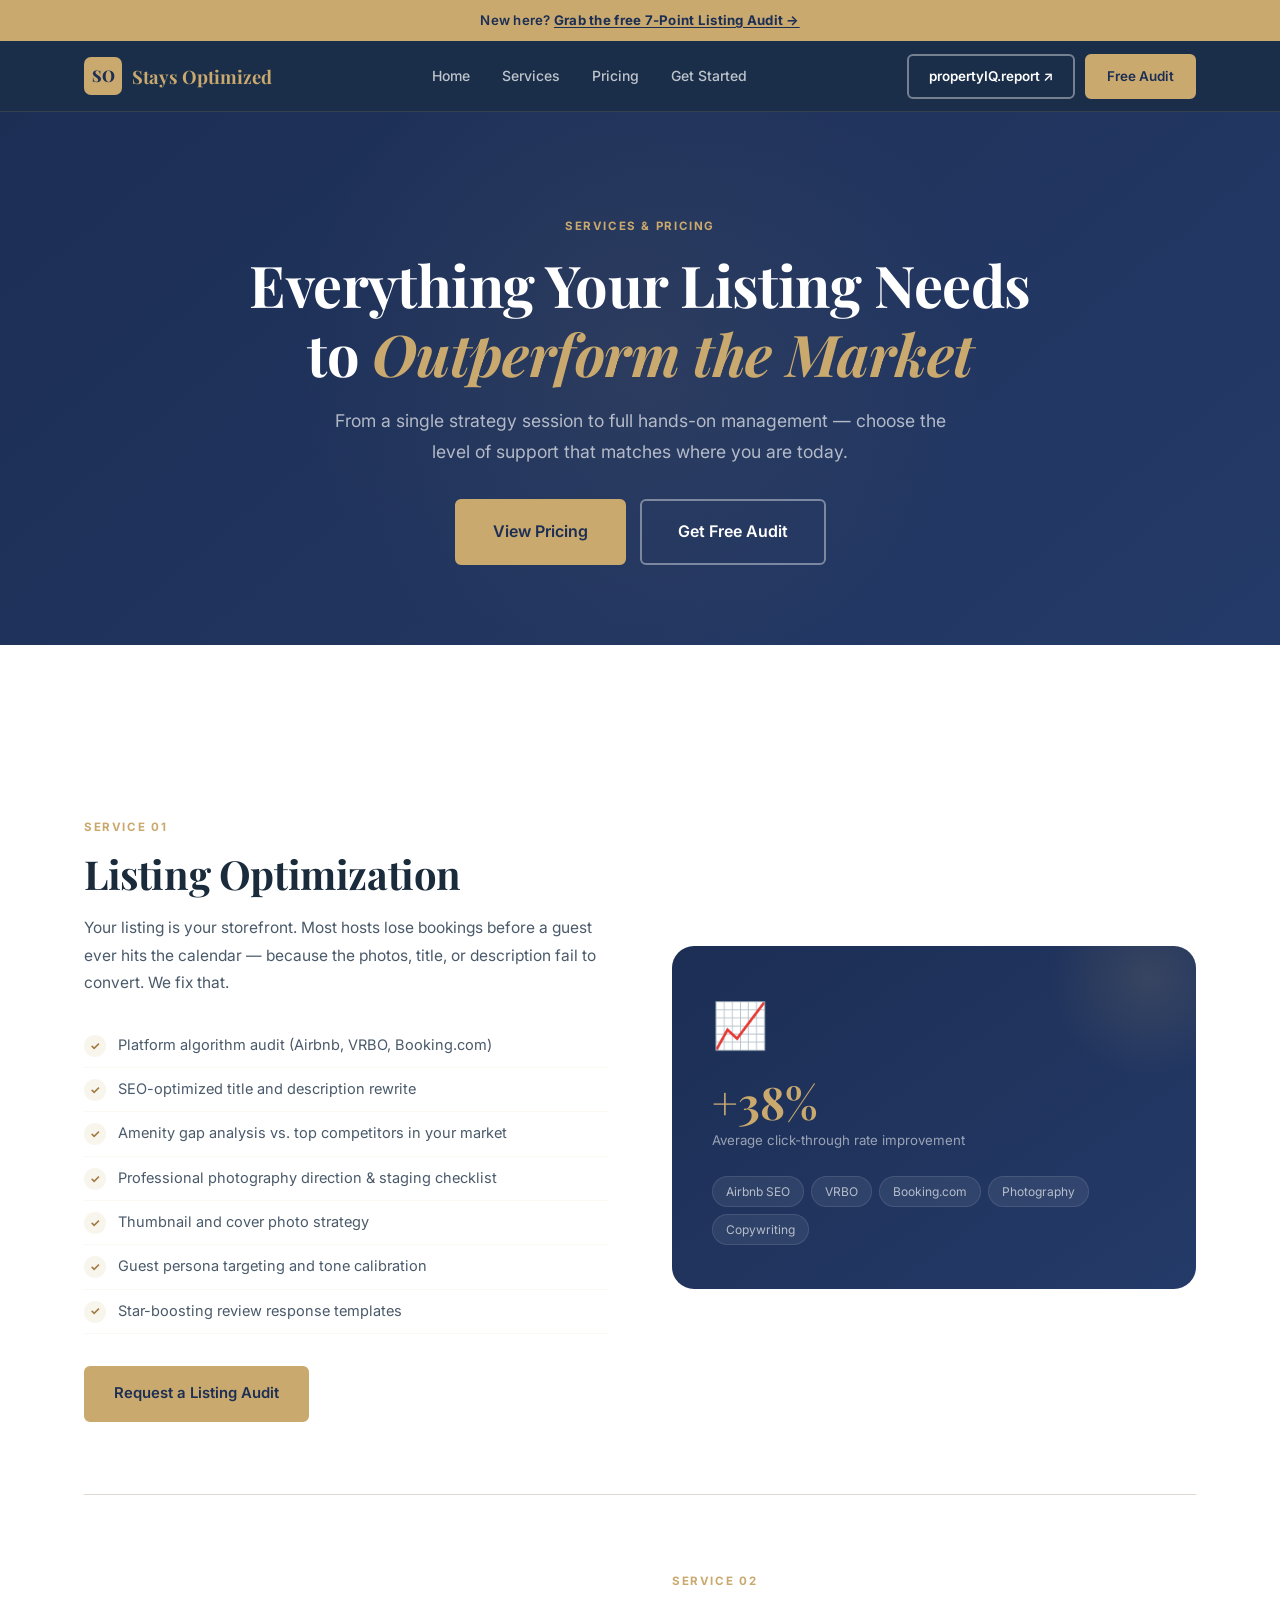
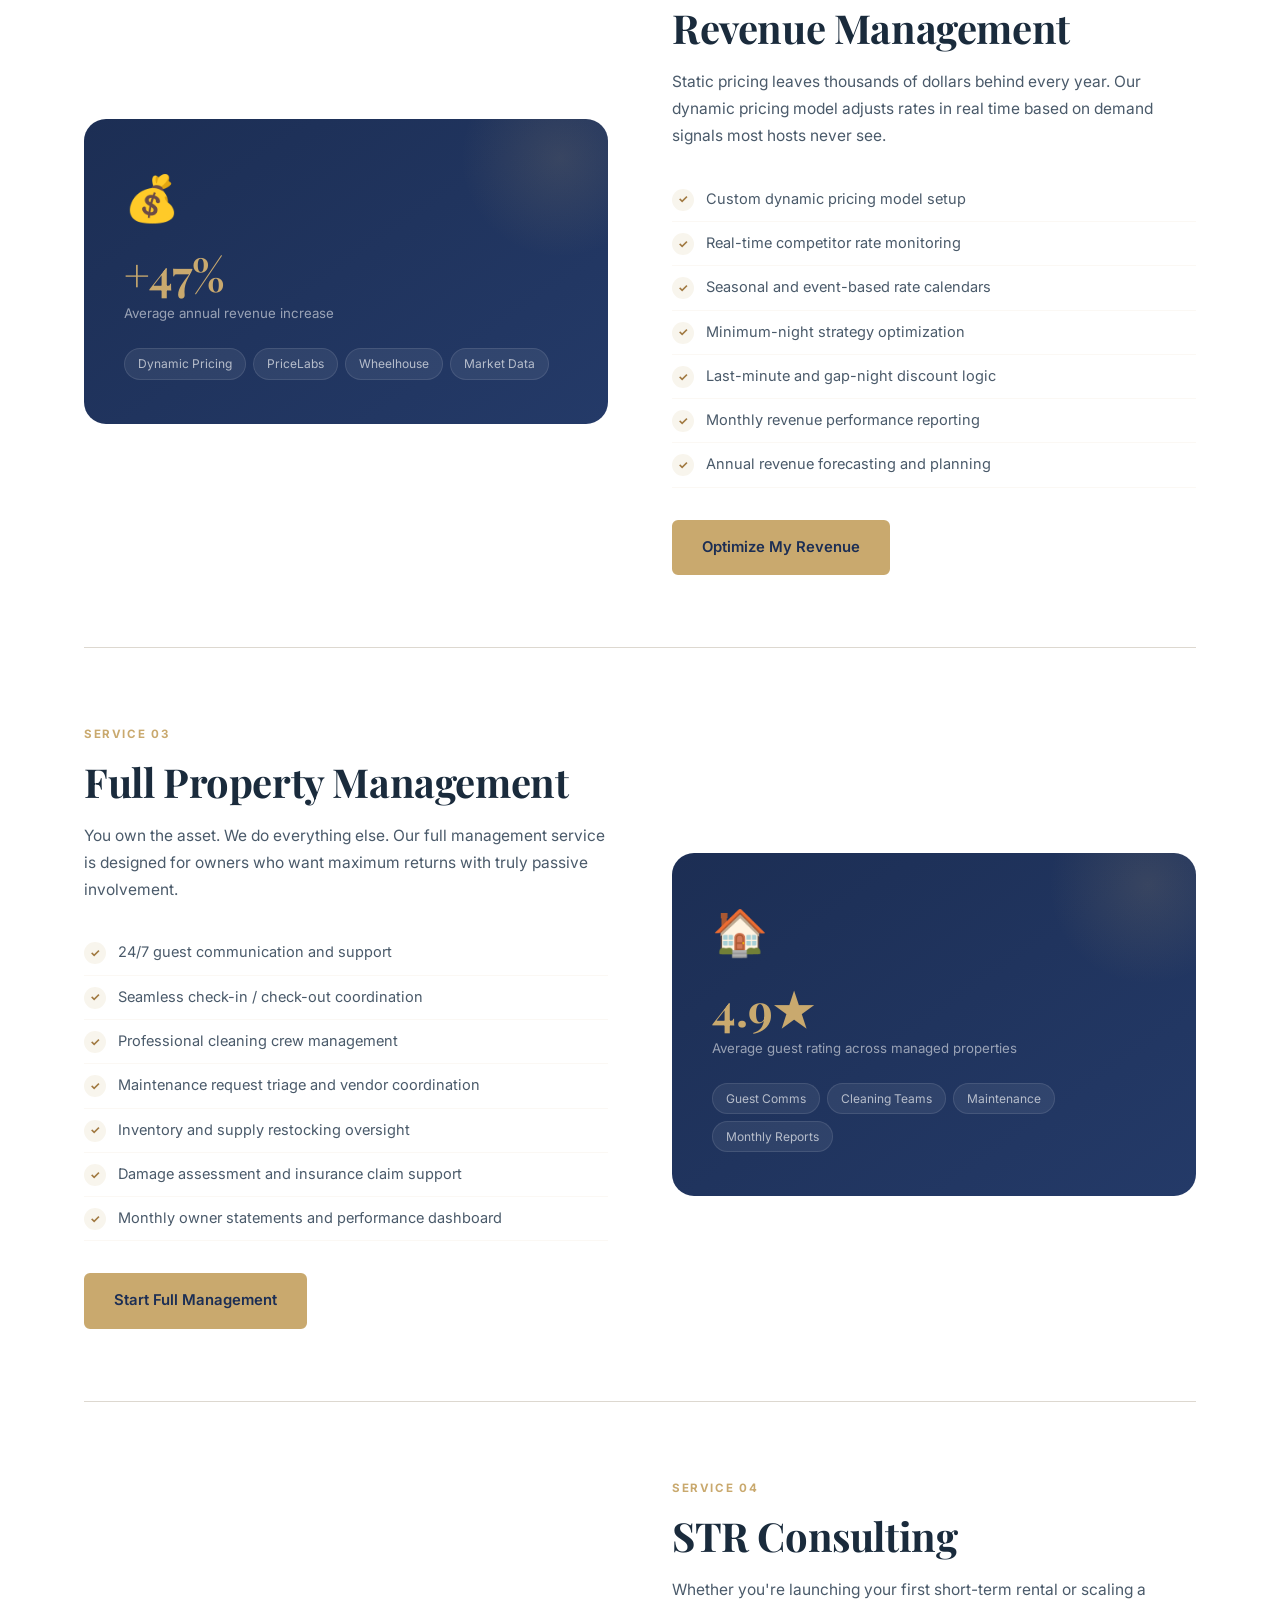
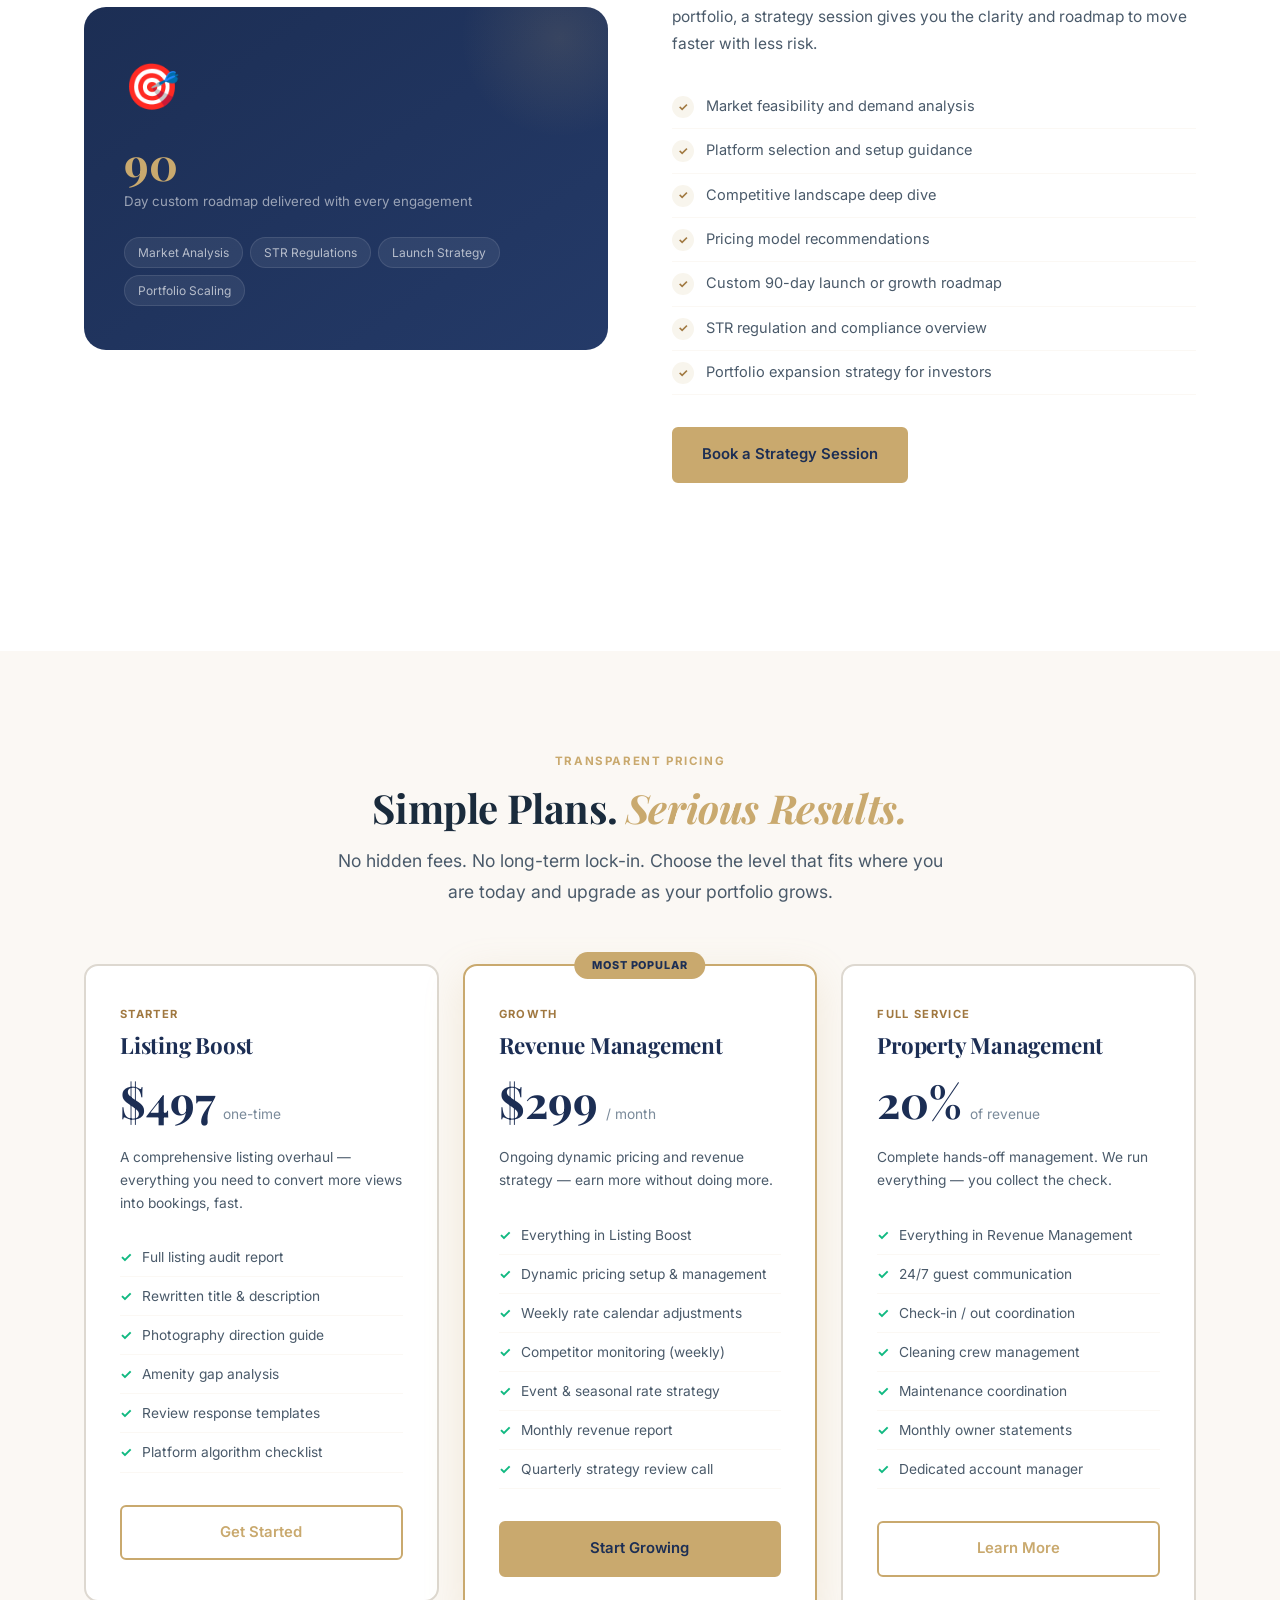
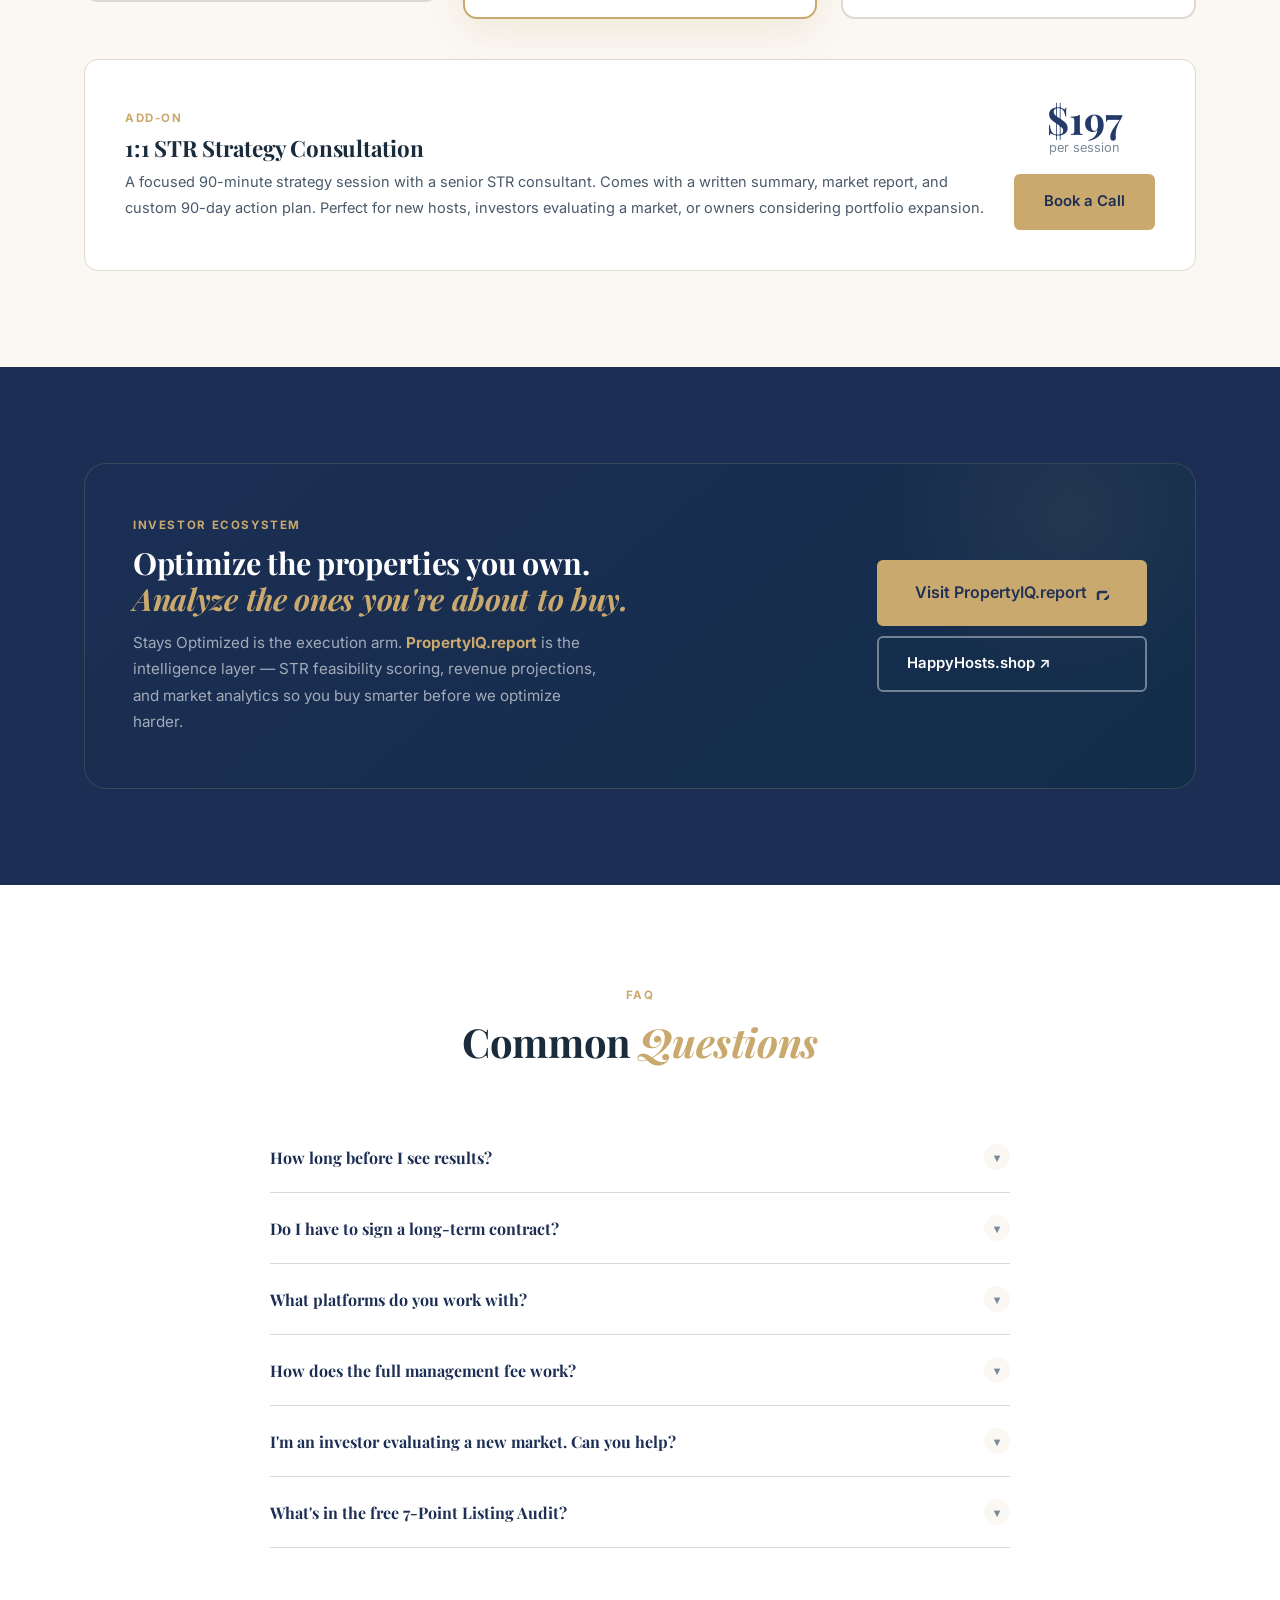
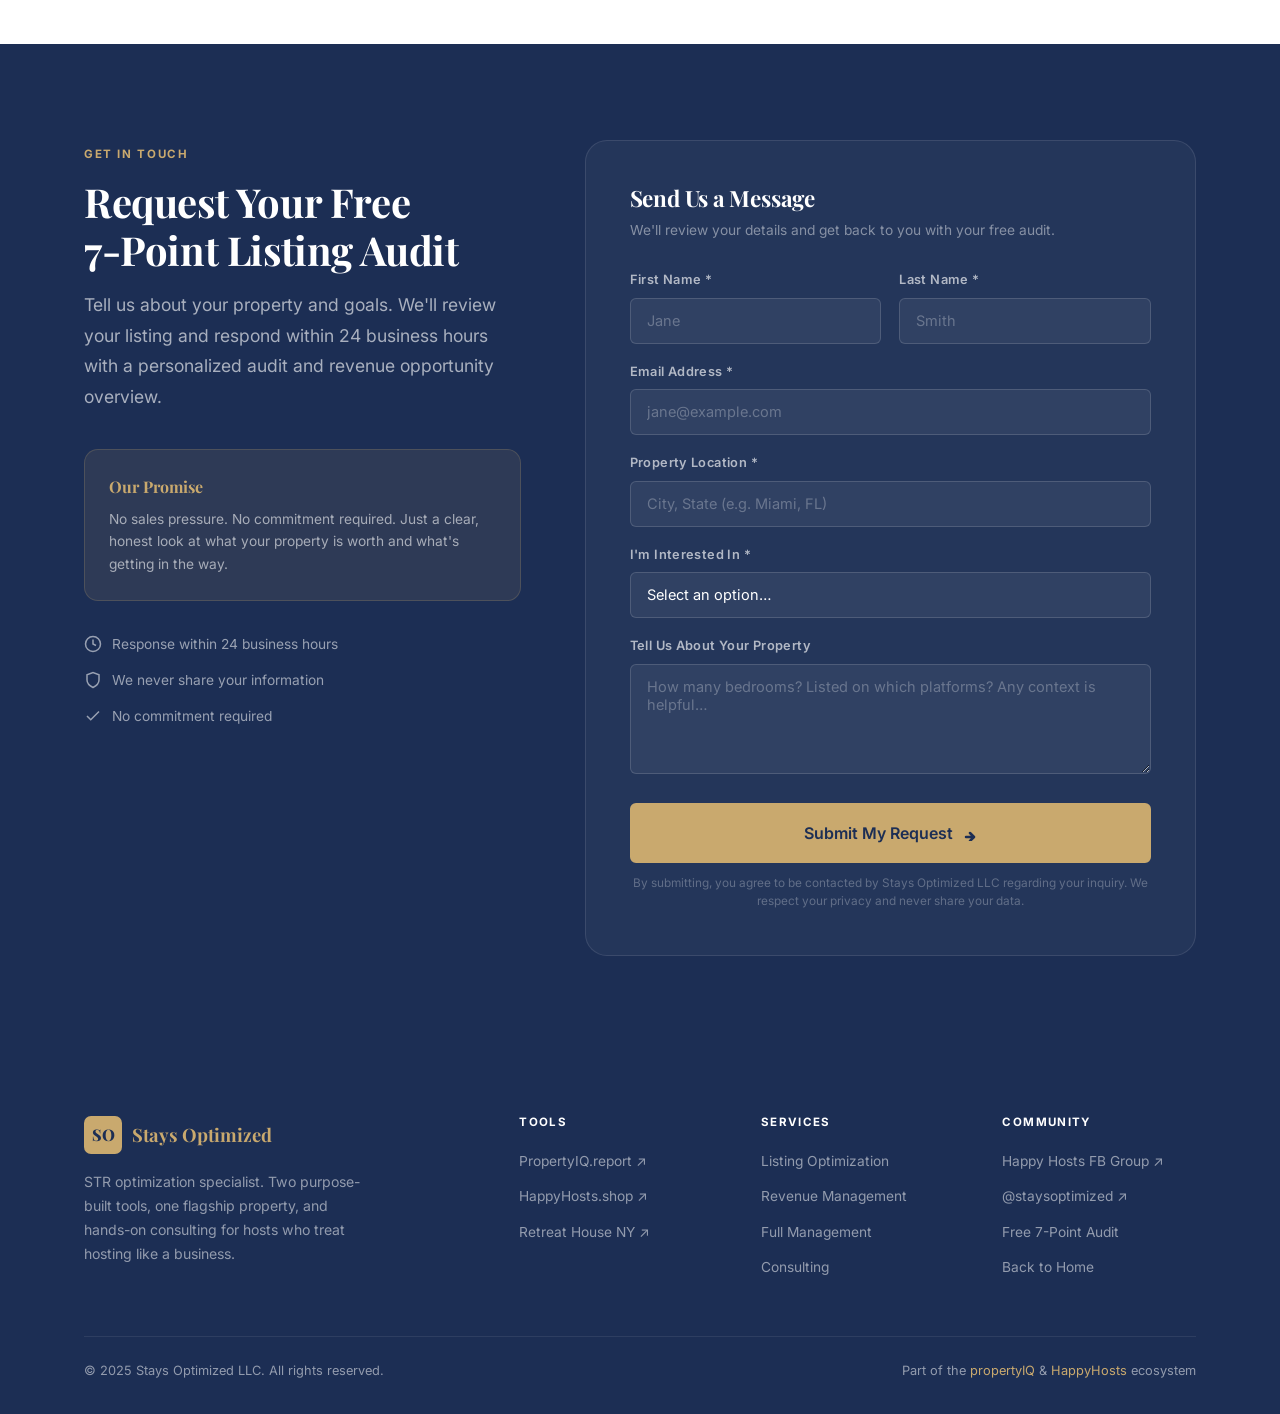
==== commit ce5ed312: "Rebuild website with copy pack, brand colors, and clean contact form Homepage (index.html): - Rebuil" ====
--- a/services.html
+++ b/services.html
@@ -3,43 +3,64 @@
 <head>
   <meta charset="UTF-8" />
   <meta name="viewport" content="width=device-width, initial-scale=1.0" />
+
+  <!-- ── Primary SEO ────────────────────────── -->
   <title>Services & Pricing — Stays Optimized LLC</title>
-  <meta name="description" content="Explore Stays Optimized LLC's full menu of short-term rental services: listing optimization, revenue management, full property management, and STR consulting. Transparent pricing, real results." />
+  <meta name="description" content="Explore Stays Optimized LLC's services: listing optimization, revenue management, full STR property management, and consulting. Transparent pricing, real results." />
+  <link rel="canonical" href="https://staysoptimized.com/services.html" />
+
+  <!-- ── Open Graph ────────────────────────── -->
+  <meta property="og:type" content="website" />
+  <meta property="og:site_name" content="Stays Optimized" />
+  <meta property="og:title" content="Services & Pricing — Stays Optimized LLC" />
+  <meta property="og:description" content="Listing optimization, revenue management, full property management, and STR consulting. Transparent pricing, real results." />
+  <meta property="og:url" content="https://staysoptimized.com/services.html" />
+
+  <!-- ── Fonts ─────────────────────────────── -->
   <link rel="preconnect" href="https://fonts.googleapis.com" />
   <link rel="preconnect" href="https://fonts.gstatic.com" crossorigin />
-  <link href="https://fonts.googleapis.com/css2?family=Inter:wght@400;500;600;700;800;900&display=swap" rel="stylesheet" />
+  <link href="https://fonts.googleapis.com/css2?family=Inter:wght@400;500;600;700;800&family=Playfair+Display:ital,wght@0,700;1,400;1,700&display=swap" rel="stylesheet" />
   <link rel="stylesheet" href="styles.css" />
 </head>
 <body>
+
+  <!-- ══════════════ ANNOUNCEMENT BAR ══════════════ -->
+  <div class="announcement-bar">
+    New here? <a href="#contact">Grab the free 7-Point Listing Audit →</a>
+  </div>
 
   <!-- ══════════════ HEADER ══════════════ -->
   <header class="site-header" id="header">
     <div class="container">
       <div class="header-inner">
+
         <a href="index.html" class="logo" aria-label="Stays Optimized Home">
-          <div class="logo-mark">SO</div>
-          <div class="logo-text">Stays <span>Optimized</span></div>
+          <img src="stays-optimized-logo.png" alt="Stays Optimized LLC"
+               onerror="this.style.display='none'; this.nextElementSibling.style.display='flex';"
+               style="height:44px; width:auto;" />
+          <span class="logo-fallback" style="display:none;">
+            <span class="logo-mark">SO</span>
+            <span>Stays <span style="color:var(--gold);">Optimized</span></span>
+          </span>
         </a>
 
         <nav class="nav" aria-label="Primary navigation">
           <a href="index.html">Home</a>
           <a href="#services-detail">Services</a>
           <a href="#pricing">Pricing</a>
-          <a href="#contact">Contact</a>
+          <a href="#contact">Get Started</a>
         </nav>
 
         <div class="nav-cta">
-          <a href="https://propertyiq.report" target="_blank" rel="noopener noreferrer" class="btn btn--outline-white" style="font-size:.82rem; padding:10px 18px;">
-            Investor Hub ↗
-          </a>
-          <a href="#contact" class="btn btn--primary" style="padding:10px 20px; font-size:.88rem;">
-            Free Analysis
-          </a>
-        </div>
-
-        <button class="mobile-toggle" id="mobileToggle" aria-label="Toggle navigation" aria-expanded="false">
-          <svg width="24" height="24" fill="none" stroke="currentColor" stroke-width="2" stroke-linecap="round" stroke-linejoin="round">
-            <line x1="3" y1="6" x2="21" y2="6"/>
+          <a href="https://propertyiq.report" target="_blank" rel="noopener noreferrer"
+             class="btn btn--outline-white btn--sm">propertyIQ.report ↗</a>
+          <a href="#contact" class="btn btn--primary btn--sm">Free Audit</a>
+        </div>
+
+        <button class="mobile-toggle" id="mobileToggle" aria-label="Open navigation" aria-expanded="false">
+          <svg width="24" height="24" fill="none" stroke="currentColor" stroke-width="2"
+               stroke-linecap="round" stroke-linejoin="round" aria-hidden="true">
+            <line x1="3" y1="6"  x2="21" y2="6"/>
             <line x1="3" y1="12" x2="21" y2="12"/>
             <line x1="3" y1="18" x2="21" y2="18"/>
           </svg>
@@ -51,10 +72,11 @@
       <a href="index.html">Home</a>
       <a href="#services-detail">Services</a>
       <a href="#pricing">Pricing</a>
-      <a href="#contact">Contact</a>
+      <a href="#faq">FAQ</a>
       <div class="nav-cta">
-        <a href="https://propertyiq.report" target="_blank" rel="noopener noreferrer" class="btn btn--outline-white">Investor Hub ↗</a>
-        <a href="#contact" class="btn btn--primary">Get Free Analysis</a>
+        <a href="https://propertyiq.report" target="_blank" rel="noopener noreferrer"
+           class="btn btn--outline-white">propertyIQ.report ↗</a>
+        <a href="#contact" class="btn btn--primary">Get Free Audit</a>
       </div>
     </nav>
   </header>
@@ -62,12 +84,17 @@
   <!-- ══════════════ PAGE HERO ══════════════ -->
   <section class="page-hero" aria-label="Page header">
     <div class="container" style="position:relative; z-index:1;">
-      <span class="eyebrow fade-up">Services & Pricing</span>
-      <h1 class="fade-up fade-up-delay-1">Everything You Need to<br><em class="text-gold">Dominate Your Market</em></h1>
-      <p class="lead fade-up fade-up-delay-2">Choose the level of support that fits your goals — from a strategic consultation to complete end-to-end property management.</p>
-      <div style="display:flex; gap:14px; justify-content:center; flex-wrap:wrap;" class="fade-up fade-up-delay-3">
+      <span class="eyebrow fade-in">Services &amp; Pricing</span>
+      <h1 class="fade-in d1">
+        Everything Your Listing Needs<br>
+        to <em class="text-gold">Outperform the Market</em>
+      </h1>
+      <p class="lead lead--white fade-in d2">
+        From a single strategy session to full hands-on management — choose the level of support that matches where you are today.
+      </p>
+      <div style="display:flex; gap:14px; justify-content:center; flex-wrap:wrap;" class="fade-in d3">
         <a href="#pricing" class="btn btn--primary btn--lg">View Pricing</a>
-        <a href="#contact" class="btn btn--outline-white btn--lg">Get Free Analysis</a>
+        <a href="#contact" class="btn btn--outline-white btn--lg">Get Free Audit</a>
       </div>
     </div>
   </section>
@@ -77,50 +104,47 @@
     <div class="container">
 
       <!-- Listing Optimization -->
-      <div class="service-detail" id="listing">
-        <div class="service-detail-content">
+      <div class="service-block" id="listing">
+        <div>
           <span class="eyebrow">Service 01</span>
           <h2>Listing Optimization</h2>
-          <p class="lead">Your listing is your storefront. Most hosts lose bookings before a guest ever reaches the calendar — because the photos, title, or description fail to convert. We fix that.</p>
+          <p class="lead">Your listing is your storefront. Most hosts lose bookings before a guest ever hits the calendar — because the photos, title, or description fail to convert. We fix that.</p>
           <ul class="feature-list">
             <li>Platform algorithm audit (Airbnb, VRBO, Booking.com)</li>
             <li>SEO-optimized title and description rewrite</li>
-            <li>Amenity gap analysis vs. top competitors</li>
+            <li>Amenity gap analysis vs. top competitors in your market</li>
             <li>Professional photography direction &amp; staging checklist</li>
             <li>Thumbnail and cover photo strategy</li>
             <li>Guest persona targeting and tone calibration</li>
             <li>Star-boosting review response templates</li>
           </ul>
-          <a href="#contact" class="btn btn--primary">Request Listing Audit</a>
+          <a href="#contact" class="btn btn--primary">Request a Listing Audit</a>
         </div>
         <div class="service-visual">
-          <div class="visual-icon">📈</div>
-          <div class="visual-stat">
-            <div class="visual-stat-num">+38%</div>
-            <div class="visual-stat-label">Average click-through rate improvement</div>
-          </div>
-          <div class="visual-tags">
-            <span class="visual-tag">Airbnb SEO</span>
-            <span class="visual-tag">VRBO</span>
-            <span class="visual-tag">Booking.com</span>
-            <span class="visual-tag">Photography</span>
-            <span class="visual-tag">Copywriting</span>
-            <span class="visual-tag">Review Strategy</span>
+          <div class="v-icon">📈</div>
+          <div class="v-stat">+38%</div>
+          <div class="v-label">Average click-through rate improvement</div>
+          <div class="v-tags">
+            <span class="v-tag">Airbnb SEO</span>
+            <span class="v-tag">VRBO</span>
+            <span class="v-tag">Booking.com</span>
+            <span class="v-tag">Photography</span>
+            <span class="v-tag">Copywriting</span>
           </div>
         </div>
       </div>
 
       <!-- Revenue Management -->
-      <div class="service-detail reverse" id="revenue">
-        <div class="service-detail-content">
+      <div class="service-block flip" id="revenue">
+        <div>
           <span class="eyebrow">Service 02</span>
           <h2>Revenue Management</h2>
-          <p class="lead">Static pricing leaves thousands of dollars on the table every year. Our dynamic pricing model adjusts rates in real-time based on demand signals most hosts never see.</p>
+          <p class="lead">Static pricing leaves thousands of dollars behind every year. Our dynamic pricing model adjusts rates in real time based on demand signals most hosts never see.</p>
           <ul class="feature-list">
             <li>Custom dynamic pricing model setup</li>
             <li>Real-time competitor rate monitoring</li>
             <li>Seasonal and event-based rate calendars</li>
-            <li>Minimum night strategy optimization</li>
+            <li>Minimum-night strategy optimization</li>
             <li>Last-minute and gap-night discount logic</li>
             <li>Monthly revenue performance reporting</li>
             <li>Annual revenue forecasting and planning</li>
@@ -128,24 +152,21 @@
           <a href="#contact" class="btn btn--primary">Optimize My Revenue</a>
         </div>
         <div class="service-visual">
-          <div class="visual-icon">💰</div>
-          <div class="visual-stat">
-            <div class="visual-stat-num">+47%</div>
-            <div class="visual-stat-label">Average annual revenue increase</div>
-          </div>
-          <div class="visual-tags">
-            <span class="visual-tag">Dynamic Pricing</span>
-            <span class="visual-tag">PriceLabs</span>
-            <span class="visual-tag">Wheelhouse</span>
-            <span class="visual-tag">Market Data</span>
-            <span class="visual-tag">Event Tracking</span>
+          <div class="v-icon">💰</div>
+          <div class="v-stat">+47%</div>
+          <div class="v-label">Average annual revenue increase</div>
+          <div class="v-tags">
+            <span class="v-tag">Dynamic Pricing</span>
+            <span class="v-tag">PriceLabs</span>
+            <span class="v-tag">Wheelhouse</span>
+            <span class="v-tag">Market Data</span>
           </div>
         </div>
       </div>
 
       <!-- Full Management -->
-      <div class="service-detail" id="management">
-        <div class="service-detail-content">
+      <div class="service-block" id="management">
+        <div>
           <span class="eyebrow">Service 03</span>
           <h2>Full Property Management</h2>
           <p class="lead">You own the asset. We do everything else. Our full management service is designed for owners who want maximum returns with truly passive involvement.</p>
@@ -161,27 +182,24 @@
           <a href="#contact" class="btn btn--primary">Start Full Management</a>
         </div>
         <div class="service-visual">
-          <div class="visual-icon">🏠</div>
-          <div class="visual-stat">
-            <div class="visual-stat-num">4.9★</div>
-            <div class="visual-stat-label">Average guest rating on managed properties</div>
-          </div>
-          <div class="visual-tags">
-            <span class="visual-tag">Guest Comms</span>
-            <span class="visual-tag">Cleaning Teams</span>
-            <span class="visual-tag">Maintenance</span>
-            <span class="visual-tag">Monthly Reports</span>
-            <span class="visual-tag">24/7 Support</span>
+          <div class="v-icon">🏠</div>
+          <div class="v-stat">4.9★</div>
+          <div class="v-label">Average guest rating across managed properties</div>
+          <div class="v-tags">
+            <span class="v-tag">Guest Comms</span>
+            <span class="v-tag">Cleaning Teams</span>
+            <span class="v-tag">Maintenance</span>
+            <span class="v-tag">Monthly Reports</span>
           </div>
         </div>
       </div>
 
       <!-- Consulting -->
-      <div class="service-detail reverse" id="consulting">
-        <div class="service-detail-content">
+      <div class="service-block flip" id="consulting">
+        <div>
           <span class="eyebrow">Service 04</span>
           <h2>STR Consulting</h2>
-          <p class="lead">Whether you're launching your first short-term rental or scaling a portfolio, a strategy session with our team gives you the clarity and roadmap to move faster with less risk.</p>
+          <p class="lead">Whether you're launching your first short-term rental or scaling a portfolio, a strategy session gives you the clarity and roadmap to move faster with less risk.</p>
           <ul class="feature-list">
             <li>Market feasibility and demand analysis</li>
             <li>Platform selection and setup guidance</li>
@@ -191,20 +209,17 @@
             <li>STR regulation and compliance overview</li>
             <li>Portfolio expansion strategy for investors</li>
           </ul>
-          <a href="#contact" class="btn btn--primary">Book a Strategy Call</a>
+          <a href="#contact" class="btn btn--primary">Book a Strategy Session</a>
         </div>
         <div class="service-visual">
-          <div class="visual-icon">🎯</div>
-          <div class="visual-stat">
-            <div class="visual-stat-num">90</div>
-            <div class="visual-stat-label">Day custom roadmap delivered with every engagement</div>
-          </div>
-          <div class="visual-tags">
-            <span class="visual-tag">Market Analysis</span>
-            <span class="visual-tag">STR Law</span>
-            <span class="visual-tag">Launch Strategy</span>
-            <span class="visual-tag">Portfolio Scaling</span>
-            <span class="visual-tag">Investor Focus</span>
+          <div class="v-icon">🎯</div>
+          <div class="v-stat">90</div>
+          <div class="v-label">Day custom roadmap delivered with every engagement</div>
+          <div class="v-tags">
+            <span class="v-tag">Market Analysis</span>
+            <span class="v-tag">STR Regulations</span>
+            <span class="v-tag">Launch Strategy</span>
+            <span class="v-tag">Portfolio Scaling</span>
           </div>
         </div>
       </div>
@@ -213,26 +228,26 @@
   </section>
 
   <!-- ══════════════ PRICING ══════════════ -->
-  <section class="section section--gray" id="pricing" aria-label="Pricing">
+  <section class="section section--warm" id="pricing" aria-label="Pricing">
     <div class="container">
-      <div class="text-center">
+      <div class="section-head section-head--center">
         <span class="eyebrow">Transparent Pricing</span>
-        <h2>Simple Plans, <em class="text-gold">Serious Results</em></h2>
-        <p class="lead" style="margin: 16px auto 0;">No hidden fees. No long-term lock-in. Choose the engagement that fits where you are today — and upgrade as you grow.</p>
+        <h2>Simple Plans. <em class="text-gold">Serious Results.</em></h2>
+        <p class="lead">No hidden fees. No long-term lock-in. Choose the level that fits where you are today and upgrade as your portfolio grows.</p>
       </div>
 
       <div class="pricing-grid">
 
-        <!-- Starter -->
+        <!-- Listing Boost -->
         <div class="pricing-card">
-          <div class="pricing-tier">Starter</div>
+          <div class="p-tier">Starter</div>
           <h3>Listing Boost</h3>
-          <div class="pricing-price">
-            <span class="pricing-amount">$497</span>
-            <span class="pricing-period">one-time</span>
-          </div>
-          <p class="pricing-desc">A comprehensive listing overhaul — everything you need to convert more views into bookings, fast.</p>
-          <ul class="pricing-features">
+          <div class="p-price">
+            <span class="p-amount">$497</span>
+            <span class="p-period">one-time</span>
+          </div>
+          <p class="p-desc">A comprehensive listing overhaul — everything you need to convert more views into bookings, fast.</p>
+          <ul class="p-features">
             <li>Full listing audit report</li>
             <li>Rewritten title &amp; description</li>
             <li>Photography direction guide</li>
@@ -243,17 +258,17 @@
           <a href="#contact" class="btn btn--outline-gold">Get Started</a>
         </div>
 
-        <!-- Growth — Featured -->
+        <!-- Revenue Management — Featured -->
         <div class="pricing-card featured">
           <div class="pricing-badge">Most Popular</div>
-          <div class="pricing-tier">Growth</div>
+          <div class="p-tier">Growth</div>
           <h3>Revenue Management</h3>
-          <div class="pricing-price">
-            <span class="pricing-amount">$299</span>
-            <span class="pricing-period">/ month</span>
-          </div>
-          <p class="pricing-desc">Ongoing dynamic pricing optimization and revenue strategy — for hosts who want to earn more without doing more.</p>
-          <ul class="pricing-features">
+          <div class="p-price">
+            <span class="p-amount">$299</span>
+            <span class="p-period">/ month</span>
+          </div>
+          <p class="p-desc">Ongoing dynamic pricing and revenue strategy — earn more without doing more.</p>
+          <ul class="p-features">
             <li>Everything in Listing Boost</li>
             <li>Dynamic pricing setup &amp; management</li>
             <li>Weekly rate calendar adjustments</li>
@@ -267,20 +282,19 @@
 
         <!-- Full Management -->
         <div class="pricing-card">
-          <div class="pricing-tier">Full Service</div>
+          <div class="p-tier">Full Service</div>
           <h3>Property Management</h3>
-          <div class="pricing-price">
-            <span class="pricing-amount">20%</span>
-            <span class="pricing-period">of revenue</span>
-          </div>
-          <p class="pricing-desc">Complete hands-off management. We run everything so you collect the check and enjoy the passive income.</p>
-          <ul class="pricing-features">
+          <div class="p-price">
+            <span class="p-amount">20%</span>
+            <span class="p-period">of revenue</span>
+          </div>
+          <p class="p-desc">Complete hands-off management. We run everything — you collect the check.</p>
+          <ul class="p-features">
             <li>Everything in Revenue Management</li>
             <li>24/7 guest communication</li>
-            <li>Check-in/out coordination</li>
+            <li>Check-in / out coordination</li>
             <li>Cleaning crew management</li>
             <li>Maintenance coordination</li>
-            <li>Supply restocking oversight</li>
             <li>Monthly owner statements</li>
             <li>Dedicated account manager</li>
           </ul>
@@ -289,66 +303,48 @@
 
       </div>
 
-      <!-- Consulting add-on callout -->
-      <div style="margin-top: 48px; background: var(--white); border: 1px solid var(--slate-light); border-radius: var(--radius-md); padding: 40px; display:grid; grid-template-columns: 1fr auto; gap: 24px; align-items:center;">
+      <!-- Consulting Add-On -->
+      <div style="margin-top:40px; background:var(--white); border:1.5px solid var(--border);
+                  border-radius:var(--radius-md); padding:40px;
+                  display:grid; grid-template-columns:1fr auto; gap:24px; align-items:center;">
         <div>
-          <div class="eyebrow" style="margin-bottom:8px;">Add-On</div>
+          <span class="eyebrow" style="display:block; margin-bottom:8px;">Add-On</span>
           <h3 style="margin-bottom:8px;">1:1 STR Strategy Consultation</h3>
-          <p style="font-size:.92rem; color:var(--text-mid);">A focused 90-minute strategy session with a senior STR consultant. Comes with a written summary, market report, and 90-day action plan. Perfect for new hosts, investors evaluating a market, or owners considering a portfolio expansion.</p>
+          <p style="font-size:.91rem; color:var(--text-mid);">
+            A focused 90-minute strategy session with a senior STR consultant. Comes with a written summary, market report, and custom 90-day action plan. Perfect for new hosts, investors evaluating a market, or owners considering portfolio expansion.
+          </p>
         </div>
         <div style="text-align:center; flex-shrink:0;">
-          <div style="font-size:2rem; font-weight:800; color:var(--navy); line-height:1;">$197</div>
-          <div style="font-size:.82rem; color:var(--slate); margin-bottom:16px;">per session</div>
+          <div style="font-family:'Playfair Display',serif; font-size:2.4rem; font-weight:700; color:var(--navy); line-height:1;">$197</div>
+          <div style="font-size:.8rem; color:var(--text-light); margin-bottom:16px; font-family:'Inter',sans-serif;">per session</div>
           <a href="#contact" class="btn btn--primary">Book a Call</a>
         </div>
       </div>
     </div>
   </section>
 
-  <!-- ══════════════ PROPERTYIQ BRIDGE ══════════════ -->
-  <section class="section section--dark" aria-label="PropertyIQ investor link">
+  <!-- ══════════════ PROPERTYIQ CROSS-SELL ══════════════ -->
+  <section class="section section--dark" aria-label="PropertyIQ cross-sell">
     <div class="container">
-      <div style="display:grid; grid-template-columns: 1fr 1fr; gap: 64px; align-items:center;">
+      <div class="xsell-banner">
         <div>
-          <span class="eyebrow">Investor Ecosystem</span>
-          <h2 style="color:var(--white); margin-bottom:16px;">Optimize the Properties You Already Own. <em class="text-gold">Analyze the Ones You're About to Buy.</em></h2>
-          <p style="color:rgba(255,255,255,.65); line-height:1.75; margin-bottom:28px;">Stays Optimized is the execution arm. <strong style="color:var(--gold);">propertyIQ.report</strong> is the intelligence layer. Together, they give real estate investors a complete advantage — from acquisition analysis to ongoing revenue maximization.</p>
-          <ul class="feature-list" style="margin-bottom:32px;">
-            <li style="color:rgba(255,255,255,.7);">STR feasibility scoring by market and property type</li>
-            <li style="color:rgba(255,255,255,.7);">Revenue projection modeling with comparable data</li>
-            <li style="color:rgba(255,255,255,.7);">Market saturation and demand trend analysis</li>
-            <li style="color:rgba(255,255,255,.7);">Regulatory environment insights by city</li>
-          </ul>
+          <span class="eyebrow" style="display:block; margin-bottom:10px;">Investor Ecosystem</span>
+          <h2>Optimize the properties you own.<br><em class="text-gold">Analyze the ones you're about to buy.</em></h2>
+          <p style="margin-top:10px; max-width:480px;">
+            Stays Optimized is the execution arm. <strong style="color:var(--gold);">PropertyIQ.report</strong> is the intelligence layer — STR feasibility scoring, revenue projections, and market analytics so you buy smarter before we optimize harder.
+          </p>
+        </div>
+        <div class="xsell-actions">
           <a href="https://propertyiq.report" target="_blank" rel="noopener noreferrer" class="btn btn--primary btn--lg">
-            Explore propertyIQ.report
-            <svg width="16" height="16" fill="none" stroke="currentColor" stroke-width="2.5" stroke-linecap="round" stroke-linejoin="round"><path d="M18 13v6a2 2 0 01-2 2H5a2 2 0 01-2-2V8a2 2 0 012-2h6"/><polyline points="15 3 21 3 21 9"/><line x1="10" y1="14" x2="21" y2="3"/></svg>
+            Visit PropertyIQ.report
+            <svg width="14" height="14" fill="none" stroke="currentColor" stroke-width="2.5"
+                 stroke-linecap="round" stroke-linejoin="round" aria-hidden="true">
+              <path d="M18 13v6a2 2 0 01-2 2H5a2 2 0 01-2-2V8a2 2 0 012-2h6"/><polyline points="15 3 21 3 21 9"/><line x1="10" y1="14" x2="21" y2="3"/>
+            </svg>
           </a>
-        </div>
-        <div style="background:rgba(255,255,255,.04); border:1px solid rgba(255,255,255,.1); border-radius:var(--radius-lg); padding:40px;">
-          <div style="font-size:.75rem; font-weight:700; letter-spacing:.1em; text-transform:uppercase; color:var(--gold); margin-bottom:20px;">The Investor's Advantage</div>
-          <div style="display:flex; flex-direction:column; gap:16px;">
-            <div style="display:flex; gap:16px; align-items:flex-start;">
-              <div style="width:36px; height:36px; background:rgba(245,158,11,.12); border-radius:8px; display:flex; align-items:center; justify-content:center; font-size:1rem; flex-shrink:0;">🔍</div>
-              <div>
-                <div style="color:var(--white); font-weight:600; font-size:.9rem; margin-bottom:4px;">Find &amp; Analyze</div>
-                <div style="color:rgba(255,255,255,.55); font-size:.84rem; line-height:1.5;">Use propertyIQ.report to identify high-yield STR markets and run pre-purchase revenue projections.</div>
-              </div>
-            </div>
-            <div style="display:flex; gap:16px; align-items:flex-start;">
-              <div style="width:36px; height:36px; background:rgba(245,158,11,.12); border-radius:8px; display:flex; align-items:center; justify-content:center; font-size:1rem; flex-shrink:0;">🏠</div>
-              <div>
-                <div style="color:var(--white); font-weight:600; font-size:.9rem; margin-bottom:4px;">Acquire</div>
-                <div style="color:rgba(255,255,255,.55); font-size:.84rem; line-height:1.5;">Buy with confidence knowing your numbers are backed by real comparable data.</div>
-              </div>
-            </div>
-            <div style="display:flex; gap:16px; align-items:flex-start;">
-              <div style="width:36px; height:36px; background:rgba(245,158,11,.12); border-radius:8px; display:flex; align-items:center; justify-content:center; font-size:1rem; flex-shrink:0;">⚡</div>
-              <div>
-                <div style="color:var(--white); font-weight:600; font-size:.9rem; margin-bottom:4px;">Optimize &amp; Scale</div>
-                <div style="color:rgba(255,255,255,.55); font-size:.84rem; line-height:1.5;">Hand it to Stays Optimized. We maximize revenue so you can focus on acquiring the next deal.</div>
-              </div>
-            </div>
-          </div>
+          <a href="https://happyhosts.shop" target="_blank" rel="noopener noreferrer" class="btn btn--outline-white">
+            HappyHosts.shop ↗
+          </a>
         </div>
       </div>
     </div>
@@ -357,191 +353,212 @@
   <!-- ══════════════ FAQ ══════════════ -->
   <section class="section" id="faq" aria-label="FAQ">
     <div class="container">
-      <div class="text-center">
+      <div class="section-head section-head--center">
         <span class="eyebrow">FAQ</span>
         <h2>Common <em class="text-gold">Questions</em></h2>
       </div>
 
       <div class="faq-list">
+
         <div class="faq-item">
-          <button class="faq-question" aria-expanded="false">
+          <button class="faq-q" aria-expanded="false">
             How long before I see results?
             <span class="faq-chevron" aria-hidden="true">▼</span>
           </button>
-          <div class="faq-answer" role="region">
-            <div class="faq-answer-inner">
-              Most clients see measurable revenue improvement within 30 days of going live with our optimized listing and pricing strategy. Full results typically emerge over 60–90 days as the algorithm registers the improved click-through and booking conversion rates.
+          <div class="faq-a" role="region">
+            <div class="faq-a-inner">
+              Most clients see measurable revenue improvement within 30 days of going live with an optimized listing and pricing strategy. Full results typically emerge over 60–90 days as the algorithm registers improved click-through and booking conversion rates.
             </div>
           </div>
         </div>
 
         <div class="faq-item">
-          <button class="faq-question" aria-expanded="false">
+          <button class="faq-q" aria-expanded="false">
             Do I have to sign a long-term contract?
             <span class="faq-chevron" aria-hidden="true">▼</span>
           </button>
-          <div class="faq-answer" role="region">
-            <div class="faq-answer-inner">
-              No. Our monthly services (Revenue Management and Full Management) operate on a 30-day notice basis after an initial 90-day performance period. We earn your continued business through results — not lock-ins.
+          <div class="faq-a" role="region">
+            <div class="faq-a-inner">
+              No. Monthly services (Revenue Management and Full Management) operate on a 30-day notice basis after an initial 90-day performance period. We earn your continued business through results — not lock-ins.
             </div>
           </div>
         </div>
 
         <div class="faq-item">
-          <button class="faq-question" aria-expanded="false">
+          <button class="faq-q" aria-expanded="false">
             What platforms do you work with?
             <span class="faq-chevron" aria-hidden="true">▼</span>
           </button>
-          <div class="faq-answer" role="region">
-            <div class="faq-answer-inner">
-              We work across all major platforms including Airbnb, VRBO, Booking.com, and direct booking websites. We'll recommend the right platform mix for your property type and market, and we can manage multi-platform distribution as part of our Full Management service.
+          <div class="faq-a" role="region">
+            <div class="faq-a-inner">
+              We work across all major platforms including Airbnb, VRBO, and Booking.com, as well as direct booking websites. We'll recommend the right platform mix for your property type and market.
             </div>
           </div>
         </div>
 
         <div class="faq-item">
-          <button class="faq-question" aria-expanded="false">
+          <button class="faq-q" aria-expanded="false">
             How does the full management fee work?
             <span class="faq-chevron" aria-hidden="true">▼</span>
           </button>
-          <div class="faq-answer" role="region">
-            <div class="faq-answer-inner">
-              Our Full Management fee is 20% of gross rental revenue. There are no setup fees, no hidden charges, and no management fees during vacancy. You only pay when your property earns — which keeps our incentives perfectly aligned with yours.
+          <div class="faq-a" role="region">
+            <div class="faq-a-inner">
+              Our Full Management fee is 20% of gross rental revenue. No setup fees, no hidden charges, no management fees during vacancy. You only pay when your property earns — which keeps our incentives aligned with yours.
             </div>
           </div>
         </div>
 
         <div class="faq-item">
-          <button class="faq-question" aria-expanded="false">
-            I'm a real estate investor evaluating a market. Can you help?
+          <button class="faq-q" aria-expanded="false">
+            I'm an investor evaluating a new market. Can you help?
             <span class="faq-chevron" aria-hidden="true">▼</span>
           </button>
-          <div class="faq-answer" role="region">
-            <div class="faq-answer-inner">
-              Absolutely. Our STR Consulting service is built for exactly this scenario. We provide market feasibility analysis, revenue projections, and a competitive landscape overview to help you make data-backed acquisition decisions. We also recommend pairing this with <a href="https://propertyiq.report" target="_blank" rel="noopener noreferrer" style="color:var(--gold-dark); font-weight:600;">propertyIQ.report</a> for ongoing market intelligence.
+          <div class="faq-a" role="region">
+            <div class="faq-a-inner">
+              Absolutely. Our STR Consulting service includes market feasibility analysis, revenue projections, and a competitive landscape overview. We also recommend pairing this with <a href="https://propertyiq.report" target="_blank" rel="noopener noreferrer">PropertyIQ.report</a> for ongoing market intelligence.
             </div>
           </div>
         </div>
 
         <div class="faq-item">
-          <button class="faq-question" aria-expanded="false">
-            Do you manage properties outside of one market?
+          <button class="faq-q" aria-expanded="false">
+            What's in the free 7-Point Listing Audit?
             <span class="faq-chevron" aria-hidden="true">▼</span>
           </button>
-          <div class="faq-answer" role="region">
-            <div class="faq-answer-inner">
-              Yes. Our listing optimization, revenue management, and consulting services are available nationwide. Full property management (on-the-ground ops) is currently available in select markets — contact us to confirm availability in your area.
-            </div>
-          </div>
-        </div>
+          <div class="faq-a" role="region">
+            <div class="faq-a-inner">
+              The audit covers seven core areas where most listings underperform: title, cover photo, description, amenities, pricing strategy, review health, and calendar settings. Submit your request below and we'll send your personalized audit within 24 business hours.
+            </div>
+          </div>
+        </div>
+
       </div>
     </div>
   </section>
 
   <!-- ══════════════ CONTACT ══════════════ -->
-  <section class="section section--dark" id="contact" aria-label="Contact">
+  <section class="section contact-section" id="contact" aria-label="Contact">
     <div class="container">
-      <div class="contact-grid">
+      <div class="contact-inner">
+
+        <!-- Left: Info -->
         <div class="contact-info">
           <span class="eyebrow">Get in Touch</span>
-          <h2>Start with a Free Rental Analysis</h2>
-          <p class="lead">Tell us about your property and goals. We'll respond within 24 hours with a personalized overview of your revenue opportunity.</p>
-
-          <div class="contact-detail">
-            <div class="contact-detail-icon">📧</div>
-            <div class="contact-detail-text">
-              <strong>Email Us</strong>
-              <span>hello@staysoptimized.com</span>
-            </div>
-          </div>
-
-          <div class="contact-detail">
-            <div class="contact-detail-icon">📅</div>
-            <div class="contact-detail-text">
-              <strong>Response Time</strong>
-              <span>Within 24 hours on business days</span>
-            </div>
-          </div>
-
-          <div class="contact-detail">
-            <div class="contact-detail-icon">🌐</div>
-            <div class="contact-detail-text">
-              <strong>Investor Platform</strong>
-              <span><a href="https://propertyiq.report" target="_blank" rel="noopener noreferrer" style="color:var(--gold);">propertyiq.report</a></span>
-            </div>
-          </div>
-
-          <div style="margin-top:40px; padding-top:32px; border-top:1px solid rgba(255,255,255,.1);">
-            <p style="font-size:.85rem; color:rgba(255,255,255,.45); line-height:1.7;">
-              Stays Optimized LLC is a licensed short-term rental management and consulting firm serving property owners across the U.S. Member of the National Association of Residential Property Managers (NARPM).
-            </p>
-          </div>
-        </div>
-
+          <h2>Request Your Free<br>7-Point Listing Audit</h2>
+          <p class="lead lead--white">
+            Tell us about your property and goals. We'll review your listing and respond within 24 business hours with a personalized audit and revenue opportunity overview.
+          </p>
+
+          <div class="contact-promise">
+            <div class="contact-promise-title">Our Promise</div>
+            <p>No sales pressure. No commitment required. Just a clear, honest look at what your property is worth and what's getting in the way.</p>
+          </div>
+
+          <div style="margin-top:32px; display:flex; flex-direction:column; gap:14px;">
+            <div style="display:flex; align-items:center; gap:10px; color:rgba(255,255,255,.55); font-size:.86rem;">
+              <svg width="18" height="18" fill="none" stroke="currentColor" stroke-width="2" viewBox="0 0 24 24" aria-hidden="true"><circle cx="12" cy="12" r="10"/><polyline points="12 6 12 12 16 14"/></svg>
+              Response within 24 business hours
+            </div>
+            <div style="display:flex; align-items:center; gap:10px; color:rgba(255,255,255,.55); font-size:.86rem;">
+              <svg width="18" height="18" fill="none" stroke="currentColor" stroke-width="2" viewBox="0 0 24 24" aria-hidden="true"><path d="M12 22s8-4 8-10V5l-8-3-8 3v7c0 6 8 10 8 10z"/></svg>
+              We never share your information
+            </div>
+            <div style="display:flex; align-items:center; gap:10px; color:rgba(255,255,255,.55); font-size:.86rem;">
+              <svg width="18" height="18" fill="none" stroke="currentColor" stroke-width="2" viewBox="0 0 24 24" aria-hidden="true"><polyline points="20 6 9 17 4 12"/></svg>
+              No commitment required
+            </div>
+          </div>
+        </div>
+
+        <!-- Right: Form -->
         <div class="contact-form">
-          <h3 style="color:var(--white); margin-bottom:8px;">Request Your Free Analysis</h3>
-          <p style="font-size:.88rem; color:rgba(255,255,255,.5); margin-bottom:28px;">No commitment required. We'll show you exactly what your property is worth.</p>
+          <h3 style="font-family:'Playfair Display',serif; color:var(--white); margin-bottom:6px;">Send Us a Message</h3>
+          <p style="font-size:.86rem; color:rgba(255,255,255,.45); margin-bottom:28px; font-family:'Inter',sans-serif;">We'll review your details and get back to you with your free audit.</p>
 
           <form id="contactForm" novalidate>
             <div class="form-row">
               <div class="form-group">
                 <label for="firstName">First Name *</label>
-                <input type="text" id="firstName" name="firstName" placeholder="Jane" required autocomplete="given-name" />
+                <input type="text" id="firstName" name="firstName" placeholder="Jane"
+                       required autocomplete="given-name" />
+                <span class="form-error">Please enter your first name.</span>
               </div>
               <div class="form-group">
                 <label for="lastName">Last Name *</label>
-                <input type="text" id="lastName" name="lastName" placeholder="Smith" required autocomplete="family-name" />
+                <input type="text" id="lastName" name="lastName" placeholder="Smith"
+                       required autocomplete="family-name" />
+                <span class="form-error">Please enter your last name.</span>
               </div>
             </div>
 
             <div class="form-group">
               <label for="email">Email Address *</label>
-              <input type="email" id="email" name="email" placeholder="jane@example.com" required autocomplete="email" />
-            </div>
-
-            <div class="form-group">
-              <label for="phone">Phone Number</label>
-              <input type="tel" id="phone" name="phone" placeholder="(555) 000-0000" autocomplete="tel" />
+              <input type="email" id="email" name="email" placeholder="jane@example.com"
+                     required autocomplete="email" />
+              <span class="form-error">Please enter a valid email address.</span>
             </div>
 
             <div class="form-group">
               <label for="propertyLocation">Property Location *</label>
-              <input type="text" id="propertyLocation" name="propertyLocation" placeholder="City, State (e.g. Miami, FL)" required />
+              <input type="text" id="propertyLocation" name="propertyLocation"
+                     placeholder="City, State (e.g. Miami, FL)" required />
+              <span class="form-error">Please enter your property location.</span>
             </div>
 
             <div class="form-group">
-              <label for="service">Service I'm Interested In *</label>
+              <label for="service">I'm Interested In *</label>
               <select id="service" name="service" required>
-                <option value="" disabled selected>Select a service…</option>
+                <option value="" disabled selected>Select an option…</option>
+                <option value="audit">Free 7-Point Listing Audit</option>
                 <option value="listing">Listing Optimization ($497)</option>
                 <option value="revenue">Revenue Management ($299/mo)</option>
                 <option value="management">Full Property Management (20%)</option>
                 <option value="consulting">STR Consulting ($197/session)</option>
-                <option value="unsure">Not sure — just want the free analysis</option>
+                <option value="propertyiq">PropertyIQ.report</option>
+                <option value="happyhosts">HappyHosts.shop Products</option>
               </select>
+              <span class="form-error">Please select an option.</span>
             </div>
 
             <div class="form-group">
               <label for="message">Tell Us About Your Property</label>
-              <textarea id="message" name="message" placeholder="How many bedrooms? Currently listed? Average monthly revenue? Any context is helpful…"></textarea>
-            </div>
-
-            <button type="submit" class="btn btn--primary btn--lg form-submit" id="submitBtn">
-              Send My Free Analysis Request
-              <svg width="16" height="16" fill="none" stroke="currentColor" stroke-width="2.5" stroke-linecap="round" stroke-linejoin="round"><path d="M5 12h7M9 8l4 4-4 4"/></svg>
+              <textarea id="message" name="message"
+                        placeholder="How many bedrooms? Listed on which platforms? Any context is helpful…"></textarea>
+            </div>
+
+            <button type="submit" class="btn btn--primary btn--lg" id="submitBtn"
+                    style="width:100%; justify-content:center; margin-top:4px;">
+              Submit My Request
+              <svg width="16" height="16" fill="none" stroke="currentColor" stroke-width="2.5"
+                   stroke-linecap="round" stroke-linejoin="round" aria-hidden="true">
+                <path d="M5 12h7M9 8l4 4-4 4"/>
+              </svg>
             </button>
 
-            <p style="font-size:.78rem; color:rgba(255,255,255,.3); margin-top:14px; text-align:center; line-height:1.5;">
-              By submitting, you agree to be contacted by Stays Optimized LLC regarding your inquiry. We respect your privacy and never share your information.
+            <p style="font-size:.74rem; color:rgba(255,255,255,.28); margin-top:12px;
+                      text-align:center; line-height:1.5; font-family:'Inter',sans-serif;">
+              By submitting, you agree to be contacted by Stays Optimized LLC regarding your inquiry. We respect your privacy and never share your data.
             </p>
           </form>
 
-          <div id="formSuccess" style="display:none; text-align:center; padding:40px 20px;">
-            <div style="font-size:3rem; margin-bottom:16px;">✅</div>
-            <h3 style="color:var(--white); margin-bottom:10px;">Request Received!</h3>
-            <p style="color:rgba(255,255,255,.65); font-size:.95rem; line-height:1.6;">Thanks! We'll review your property details and get back to you within 24 hours with your personalized rental analysis.</p>
-          </div>
-        </div>
+          <!-- Success state -->
+          <div id="formSuccess" style="display:none; text-align:center; padding:48px 20px;">
+            <div style="font-size:3rem; margin-bottom:16px;" aria-hidden="true">✅</div>
+            <h3 style="font-family:'Playfair Display',serif; color:var(--white); margin-bottom:10px;">
+              Request Received!
+            </h3>
+            <p style="color:rgba(255,255,255,.6); font-size:.93rem; line-height:1.65; font-family:'Inter',sans-serif;">
+              We'll review your listing details and reach out within 24 business hours with your personalized audit.
+            </p>
+            <div style="margin-top:28px; display:flex; gap:12px; justify-content:center; flex-wrap:wrap;">
+              <a href="https://propertyiq.report" target="_blank" rel="noopener noreferrer"
+                 class="btn btn--primary btn--sm">Run a PropertyIQ Report →</a>
+              <a href="https://happyhosts.shop" target="_blank" rel="noopener noreferrer"
+                 class="btn btn--outline-white btn--sm">Browse HappyHosts.shop</a>
+            </div>
+          </div>
+        </div>
+
       </div>
     </div>
   </section>
@@ -550,12 +567,27 @@
   <footer class="site-footer" aria-label="Site footer">
     <div class="container">
       <div class="footer-grid">
+
         <div class="footer-brand">
-          <a href="index.html" class="logo">
-            <div class="logo-mark">SO</div>
-            <div class="logo-text">Stays <span>Optimized</span></div>
+          <a href="index.html" class="logo" aria-label="Stays Optimized Home">
+            <img src="stays-optimized-logo.png" alt="Stays Optimized LLC"
+                 onerror="this.style.display='none'; this.nextElementSibling.style.display='flex';"
+                 style="height:38px; width:auto;" />
+            <span class="logo-fallback" style="display:none;">
+              <span class="logo-mark">SO</span>
+              <span>Stays <span style="color:var(--gold);">Optimized</span></span>
+            </span>
           </a>
-          <p>Short-term rental optimization, consulting, and full-service management for property owners who want results, not excuses.</p>
+          <p>STR optimization specialist. Two purpose-built tools, one flagship property, and hands-on consulting for hosts who treat hosting like a business.</p>
+        </div>
+
+        <div class="footer-col">
+          <h4>Tools</h4>
+          <ul>
+            <li><a href="https://propertyiq.report" target="_blank" rel="noopener noreferrer">PropertyIQ.report ↗</a></li>
+            <li><a href="https://happyhosts.shop" target="_blank" rel="noopener noreferrer">HappyHosts.shop ↗</a></li>
+            <li><a href="https://retreathouseny.com" target="_blank" rel="noopener noreferrer">Retreat House NY ↗</a></li>
+          </ul>
         </div>
 
         <div class="footer-col">
@@ -564,34 +596,30 @@
             <li><a href="#listing">Listing Optimization</a></li>
             <li><a href="#revenue">Revenue Management</a></li>
             <li><a href="#management">Full Management</a></li>
-            <li><a href="#consulting">STR Consulting</a></li>
+            <li><a href="#consulting">Consulting</a></li>
           </ul>
         </div>
 
         <div class="footer-col">
-          <h4>Company</h4>
+          <h4>Community</h4>
           <ul>
-            <li><a href="index.html#process">How It Works</a></li>
-            <li><a href="index.html#results">Results</a></li>
-            <li><a href="index.html#testimonials">Client Stories</a></li>
-            <li><a href="#pricing">Pricing</a></li>
-          </ul>
-        </div>
-
-        <div class="footer-col">
-          <h4>Ecosystem</h4>
-          <ul>
-            <li><a href="https://propertyiq.report" target="_blank" rel="noopener noreferrer">propertyIQ.report ↗</a></li>
-            <li><a href="#contact">Free Rental Analysis</a></li>
-            <li><a href="#faq">FAQ</a></li>
-          </ul>
-        </div>
+            <li><a href="https://www.facebook.com/groups/happyhosts" target="_blank" rel="noopener noreferrer">Happy Hosts FB Group ↗</a></li>
+            <li><a href="https://www.instagram.com/staysoptimized" target="_blank" rel="noopener noreferrer">@staysoptimized ↗</a></li>
+            <li><a href="#contact">Free 7-Point Audit</a></li>
+            <li><a href="index.html">Back to Home</a></li>
+          </ul>
+        </div>
+
       </div>
 
       <div class="footer-bottom">
         <span>&copy; 2025 Stays Optimized LLC. All rights reserved.</span>
         <span>
-          Part of the <a href="https://propertyiq.report" target="_blank" rel="noopener noreferrer">propertyIQ</a> ecosystem
+          Part of the
+          <a href="https://propertyiq.report" target="_blank" rel="noopener noreferrer">propertyIQ</a>
+          &amp;
+          <a href="https://happyhosts.shop" target="_blank" rel="noopener noreferrer">HappyHosts</a>
+          ecosystem
         </span>
       </div>
     </div>
@@ -599,93 +627,90 @@
 
   <!-- ══════════════ SCRIPTS ══════════════ -->
   <script>
-    // Mobile menu toggle
+    // Mobile menu
     const toggle = document.getElementById('mobileToggle');
     const menu   = document.getElementById('mobileMenu');
-    if (toggle && menu) {
-      toggle.addEventListener('click', () => {
-        const open = menu.classList.toggle('open');
-        toggle.setAttribute('aria-expanded', open);
+    toggle.addEventListener('click', () => {
+      const open = menu.classList.toggle('open');
+      toggle.setAttribute('aria-expanded', String(open));
+      toggle.setAttribute('aria-label', open ? 'Close navigation' : 'Open navigation');
+    });
+    menu.querySelectorAll('a').forEach(a => {
+      a.addEventListener('click', () => {
+        menu.classList.remove('open');
+        toggle.setAttribute('aria-expanded', 'false');
       });
-      menu.querySelectorAll('a').forEach(a => {
-        a.addEventListener('click', () => {
-          menu.classList.remove('open');
-          toggle.setAttribute('aria-expanded', false);
-        });
-      });
-    }
-
-    // Scroll-based header shadow
-    window.addEventListener('scroll', () => {
-      document.getElementById('header').style.boxShadow =
-        window.scrollY > 20 ? '0 4px 24px rgba(0,0,0,.25)' : 'none';
-    }, { passive: true });
+    });
 
     // FAQ accordion
     document.querySelectorAll('.faq-item').forEach(item => {
-      const btn = item.querySelector('.faq-question');
+      const btn = item.querySelector('.faq-q');
       btn.addEventListener('click', () => {
         const isOpen = item.classList.contains('open');
-        // Close all
         document.querySelectorAll('.faq-item').forEach(i => {
           i.classList.remove('open');
-          i.querySelector('.faq-question').setAttribute('aria-expanded', false);
+          i.querySelector('.faq-q').setAttribute('aria-expanded', 'false');
         });
-        // Toggle clicked
         if (!isOpen) {
           item.classList.add('open');
-          btn.setAttribute('aria-expanded', true);
+          btn.setAttribute('aria-expanded', 'true');
         }
       });
     });
 
-    // Contact form — demo submit
-    const form    = document.getElementById('contactForm');
-    const success = document.getElementById('formSuccess');
+    // Contact form validation + submit
+    const form      = document.getElementById('contactForm');
+    const success   = document.getElementById('formSuccess');
     const submitBtn = document.getElementById('submitBtn');
 
-    if (form) {
-      form.addEventListener('submit', (e) => {
-        e.preventDefault();
-        // Basic validation
-        const required = form.querySelectorAll('[required]');
-        let valid = true;
-        required.forEach(field => {
-          if (!field.value.trim()) {
-            valid = false;
-            field.style.borderColor = '#EF4444';
-            field.addEventListener('input', () => { field.style.borderColor = ''; }, { once: true });
-          }
-        });
-        if (!valid) return;
-
-        // Simulate submit
-        submitBtn.disabled = true;
-        submitBtn.textContent = 'Sending…';
-        setTimeout(() => {
-          form.style.display = 'none';
-          success.style.display = 'block';
-        }, 900);
+    form.addEventListener('submit', e => {
+      e.preventDefault();
+      let valid = true;
+
+      form.querySelectorAll('[required]').forEach(field => {
+        const group = field.closest('.form-group');
+        if (!field.value.trim()) {
+          group.classList.add('field-invalid');
+          valid = false;
+          field.addEventListener('input', () => group.classList.remove('field-invalid'), { once: true });
+        }
       });
-    }
-
-    // Intersection observer for cards
+
+      // Basic email check
+      const emailField = document.getElementById('email');
+      if (emailField.value && !/^[^\s@]+@[^\s@]+\.[^\s@]+$/.test(emailField.value)) {
+        emailField.closest('.form-group').classList.add('field-invalid');
+        valid = false;
+      }
+
+      if (!valid) return;
+
+      submitBtn.disabled = true;
+      submitBtn.textContent = 'Sending…';
+
+      // Swap form for success message after brief delay
+      setTimeout(() => {
+        form.style.display = 'none';
+        success.style.display = 'block';
+      }, 800);
+    });
+
+    // Scroll animations
     if ('IntersectionObserver' in window) {
-      const cardObserver = new IntersectionObserver((entries) => {
+      const obs = new IntersectionObserver(entries => {
         entries.forEach(e => {
           if (e.isIntersecting) {
             e.target.style.opacity = '1';
             e.target.style.transform = 'translateY(0)';
-            cardObserver.unobserve(e.target);
+            obs.unobserve(e.target);
           }
         });
-      }, { threshold: 0.1 });
-
-      document.querySelectorAll('.pricing-card, .service-detail, .faq-item').forEach(el => {
+      }, { threshold: 0.08 });
+      document.querySelectorAll('.pricing-card, .service-block, .faq-item').forEach(el => {
         el.style.opacity = '0';
         el.style.transform = 'translateY(20px)';
         el.style.transition = 'opacity .5s ease, transform .5s ease';
-        cardObserver.observe(el);
+        obs.observe(el);
       });
     }
   </script>
--- a/styles.css
+++ b/styles.css
@@ -1,28 +1,31 @@
 /* =============================================
-   STAYS OPTIMIZED LLC — Shared Stylesheet
+   STAYS OPTIMIZED LLC — Design System
+   Champagne Gold + Lighter Navy
    ============================================= */
 
 :root {
-  --navy:        #0A1628;
-  --navy-mid:    #112240;
-  --navy-light:  #1E3A5F;
-  --gold:        #F59E0B;
-  --gold-light:  #FBBF24;
-  --gold-dark:   #D97706;
-  --white:       #FFFFFF;
-  --off-white:   #F8FAFC;
-  --slate:       #94A3B8;
-  --slate-light: #CBD5E1;
-  --text-dark:   #1E293B;
-  --text-mid:    #475569;
-  --success:     #10B981;
-  --radius-sm:   6px;
-  --radius-md:   12px;
-  --radius-lg:   20px;
-  --shadow-sm:   0 1px 3px rgba(0,0,0,.12), 0 1px 2px rgba(0,0,0,.08);
-  --shadow-md:   0 4px 16px rgba(0,0,0,.14);
-  --shadow-lg:   0 20px 48px rgba(0,0,0,.18);
-  --transition:  all .25s cubic-bezier(.4,0,.2,1);
+  --navy:         #243A68;
+  --navy-dark:    #1C2E54;
+  --navy-mid:     #1F3462;
+  --navy-light:   #2D4A7C;
+  --gold:         #C9A96E;
+  --gold-light:   #DFC090;
+  --gold-dark:    #A07840;
+  --gold-subtle:  rgba(201,169,110,.12);
+  --warm-white:   #FBF8F4;
+  --white:        #FFFFFF;
+  --text-dark:    #1A2B3C;
+  --text-mid:     #4A5A6A;
+  --text-light:   #7A8A9A;
+  --border:       #DDD8D0;
+  --success:      #10B981;
+  --radius-sm:    6px;
+  --radius-md:    14px;
+  --radius-lg:    22px;
+  --shadow-sm:    0 1px 4px rgba(26,58,92,.1);
+  --shadow-md:    0 6px 24px rgba(26,58,92,.14);
+  --shadow-lg:    0 20px 56px rgba(26,58,92,.2);
+  --t:            all .25s cubic-bezier(.4,0,.2,1);
 }
 
 /* ── Reset ─────────────────────────────────── */
@@ -40,31 +43,42 @@
 ul { list-style: none; }
 
 /* ── Typography ─────────────────────────────── */
-h1, h2, h3, h4 { line-height: 1.2; font-weight: 700; letter-spacing: -.02em; }
+h1, h2, h3, h4 {
+  font-family: 'Playfair Display', Georgia, serif;
+  line-height: 1.2;
+  font-weight: 700;
+  letter-spacing: -.01em;
+}
 h1 { font-size: clamp(2.2rem, 5vw, 3.6rem); }
-h2 { font-size: clamp(1.8rem, 3.5vw, 2.6rem); }
-h3 { font-size: clamp(1.2rem, 2vw, 1.5rem); font-weight: 600; }
+h2 { font-size: clamp(1.8rem, 3.5vw, 2.5rem); }
+h3 { font-size: clamp(1.15rem, 2vw, 1.4rem); }
 p  { line-height: 1.75; }
 
 /* ── Utilities ──────────────────────────────── */
-.container { max-width: 1160px; margin: 0 auto; padding: 0 24px; }
+.container  { max-width: 1160px; margin: 0 auto; padding: 0 24px; }
 .section    { padding: 96px 0; }
-.section--dark { background: var(--navy); color: var(--white); }
-.section--mid  { background: var(--navy-mid); color: var(--white); }
-.section--gray { background: var(--off-white); }
+.section--dark  { background: var(--navy-dark); color: var(--white); }
+.section--navy  { background: var(--navy); color: var(--white); }
+.section--warm  { background: var(--warm-white); }
 .text-gold  { color: var(--gold); }
-.text-slate { color: var(--slate); }
 .text-center { text-align: center; }
 .eyebrow {
   display: inline-block;
-  font-size: .8rem;
-  font-weight: 700;
-  letter-spacing: .12em;
+  font-family: 'Inter', sans-serif;
+  font-size: .72rem;
+  font-weight: 700;
+  letter-spacing: .14em;
   text-transform: uppercase;
   color: var(--gold);
-  margin-bottom: 12px;
-}
-.lead { font-size: 1.15rem; color: var(--text-mid); max-width: 620px; }
+  margin-bottom: 14px;
+}
+.lead {
+  font-size: 1.1rem;
+  color: var(--text-mid);
+  max-width: 620px;
+  line-height: 1.75;
+}
+.lead--white { color: rgba(255,255,255,.68); }
 
 /* ── Buttons ────────────────────────────────── */
 .btn {
@@ -73,29 +87,30 @@
   gap: 8px;
   padding: 14px 28px;
   border-radius: var(--radius-sm);
+  font-family: 'Inter', sans-serif;
   font-weight: 600;
-  font-size: .95rem;
-  letter-spacing: .01em;
+  font-size: .93rem;
   cursor: pointer;
   border: 2px solid transparent;
-  transition: var(--transition);
+  transition: var(--t);
   white-space: nowrap;
+  text-decoration: none;
 }
 .btn--primary {
   background: var(--gold);
-  color: var(--navy);
+  color: var(--navy-dark);
   border-color: var(--gold);
 }
 .btn--primary:hover {
   background: var(--gold-light);
   border-color: var(--gold-light);
   transform: translateY(-2px);
-  box-shadow: 0 8px 24px rgba(245,158,11,.35);
+  box-shadow: 0 8px 28px rgba(201,169,110,.35);
 }
 .btn--outline-white {
   background: transparent;
   color: var(--white);
-  border-color: rgba(255,255,255,.45);
+  border-color: rgba(255,255,255,.4);
 }
 .btn--outline-white:hover {
   background: rgba(255,255,255,.08);
@@ -109,64 +124,104 @@
 }
 .btn--outline-gold:hover {
   background: var(--gold);
-  color: var(--navy);
+  color: var(--navy-dark);
   transform: translateY(-2px);
 }
-.btn--lg { padding: 18px 36px; font-size: 1.05rem; }
+.btn--dark {
+  background: var(--navy-dark);
+  color: var(--gold);
+  border-color: var(--navy-dark);
+}
+.btn--dark:hover {
+  background: var(--navy);
+  transform: translateY(-2px);
+}
+.btn--lg { padding: 18px 36px; font-size: 1rem; }
+.btn--sm { padding: 10px 20px; font-size: .84rem; }
+
+/* ── Announcement Bar ───────────────────────── */
+.announcement-bar {
+  background: var(--gold);
+  color: var(--navy-dark);
+  text-align: center;
+  padding: 10px 24px;
+  font-size: .83rem;
+  font-weight: 600;
+  letter-spacing: .02em;
+}
+.announcement-bar a {
+  text-decoration: underline;
+  text-underline-offset: 2px;
+  color: var(--navy-dark);
+  font-weight: 700;
+}
+.announcement-bar a:hover { opacity: .8; }
 
 /* ── Header / Nav ───────────────────────────── */
 .site-header {
-  position: fixed;
-  top: 0; left: 0; right: 0;
+  position: sticky;
+  top: 0;
   z-index: 1000;
-  background: rgba(10,22,40,.92);
+  background: rgba(14,35,64,.95);
   backdrop-filter: blur(12px);
   -webkit-backdrop-filter: blur(12px);
-  border-bottom: 1px solid rgba(255,255,255,.06);
-  transition: var(--transition);
+  border-bottom: 1px solid rgba(201,169,110,.15);
+  transition: var(--t);
 }
 .header-inner {
   display: flex;
   align-items: center;
   justify-content: space-between;
-  height: 72px;
+  height: 70px;
 }
 .logo {
   display: flex;
   align-items: center;
+  gap: 0;
+  flex-shrink: 0;
+}
+.logo img {
+  height: 44px;
+  width: auto;
+  display: block;
+}
+/* Text fallback if logo image is missing */
+.logo-fallback {
+  display: flex;
+  align-items: center;
   gap: 10px;
-  font-weight: 800;
+  font-family: 'Playfair Display', serif;
+  font-weight: 700;
   font-size: 1.15rem;
   color: var(--white);
-  letter-spacing: -.02em;
-}
-.logo-mark {
+}
+.logo-fallback .logo-mark {
   width: 38px;
   height: 38px;
   background: var(--gold);
-  border-radius: 8px;
+  border-radius: 7px;
   display: flex;
   align-items: center;
   justify-content: center;
-  font-weight: 900;
-  font-size: 1.1rem;
-  color: var(--navy);
-  flex-shrink: 0;
-}
-.logo-text span { color: var(--gold); }
+  font-weight: 800;
+  font-size: 1rem;
+  color: var(--navy-dark);
+}
+.logo-fallback span { color: var(--gold); }
+
 .nav {
   display: flex;
   align-items: center;
   gap: 32px;
 }
 .nav a {
-  font-size: .9rem;
+  font-size: .875rem;
   font-weight: 500;
-  color: rgba(255,255,255,.75);
-  transition: var(--transition);
-}
-.nav a:hover { color: var(--white); }
-.nav-cta { display: flex; gap: 12px; align-items: center; }
+  color: rgba(255,255,255,.72);
+  transition: var(--t);
+}
+.nav a:hover { color: var(--gold); }
+.nav-cta { display: flex; gap: 10px; align-items: center; }
 .mobile-toggle {
   display: none;
   background: none;
@@ -178,413 +233,376 @@
 .mobile-menu {
   display: none;
   position: absolute;
-  top: 72px;
+  top: 70px;
   left: 0; right: 0;
-  background: var(--navy-mid);
-  border-bottom: 1px solid rgba(255,255,255,.08);
-  padding: 20px 24px 28px;
+  background: var(--navy-dark);
+  border-bottom: 1px solid rgba(201,169,110,.15);
+  padding: 24px;
   flex-direction: column;
-  gap: 20px;
+  gap: 18px;
 }
 .mobile-menu a {
   color: rgba(255,255,255,.8);
-  font-size: 1rem;
+  font-size: .95rem;
   font-weight: 500;
-  padding: 6px 0;
+  padding: 8px 0;
   border-bottom: 1px solid rgba(255,255,255,.06);
 }
-.mobile-menu .nav-cta { flex-direction: column; margin-top: 8px; }
-.mobile-menu .btn { text-align: center; justify-content: center; }
+.mobile-menu .nav-cta { flex-direction: column; gap: 10px; margin-top: 8px; }
+.mobile-menu .btn { text-align: center; justify-content: center; width: 100%; }
 .mobile-menu.open { display: flex; }
 
 /* ── Hero ───────────────────────────────────── */
 .hero {
-  min-height: 100vh;
-  background: linear-gradient(135deg, var(--navy) 0%, #0D1F3C 50%, #152B4A 100%);
-  display: flex;
-  align-items: center;
-  padding-top: 72px;
+  min-height: 88vh;
+  background: linear-gradient(140deg, var(--navy-dark) 0%, #122D4A 55%, var(--navy) 100%);
+  display: flex;
+  align-items: center;
   position: relative;
   overflow: hidden;
+  padding: 80px 0;
 }
 .hero::before {
   content: '';
   position: absolute;
   top: -20%;
-  right: -10%;
-  width: 700px;
-  height: 700px;
+  right: -8%;
+  width: 640px;
+  height: 640px;
   border-radius: 50%;
-  background: radial-gradient(circle, rgba(245,158,11,.08) 0%, transparent 70%);
-  pointer-events: none;
-}
-.hero::after {
-  content: '';
-  position: absolute;
-  bottom: -15%;
-  left: -5%;
-  width: 500px;
-  height: 500px;
-  border-radius: 50%;
-  background: radial-gradient(circle, rgba(30,58,95,.6) 0%, transparent 70%);
+  background: radial-gradient(circle, rgba(201,169,110,.1) 0%, transparent 68%);
   pointer-events: none;
 }
 .hero-inner {
   display: grid;
-  grid-template-columns: 1fr 1fr;
-  gap: 64px;
-  align-items: center;
-  padding: 80px 0;
+  grid-template-columns: 1.1fr .9fr;
+  gap: 56px;
+  align-items: center;
   position: relative;
   z-index: 1;
 }
-.hero-badge {
+.hero-tag {
   display: inline-flex;
   align-items: center;
   gap: 8px;
-  background: rgba(245,158,11,.12);
-  border: 1px solid rgba(245,158,11,.3);
+  background: rgba(201,169,110,.14);
+  border: 1px solid rgba(201,169,110,.28);
   border-radius: 100px;
   padding: 6px 16px;
-  font-size: .8rem;
-  font-weight: 600;
+  font-size: .76rem;
+  font-weight: 700;
   color: var(--gold);
-  margin-bottom: 24px;
-  letter-spacing: .04em;
+  margin-bottom: 26px;
+  letter-spacing: .06em;
   text-transform: uppercase;
 }
-.hero h1 { color: var(--white); margin-bottom: 24px; }
-.hero h1 em { font-style: normal; color: var(--gold); }
+.hero h1 {
+  color: var(--white);
+  margin-bottom: 22px;
+}
+.hero h1 em { font-style: italic; color: var(--gold); }
 .hero-sub {
-  font-size: 1.15rem;
-  color: rgba(255,255,255,.7);
-  margin-bottom: 40px;
-  max-width: 540px;
-  line-height: 1.7;
-}
-.hero-actions { display: flex; gap: 16px; flex-wrap: wrap; }
-.hero-investor-link {
-  margin-top: 32px;
-  padding-top: 32px;
-  border-top: 1px solid rgba(255,255,255,.1);
-  display: flex;
-  align-items: center;
-  gap: 12px;
+  font-size: 1.1rem;
+  color: rgba(255,255,255,.68);
+  margin-bottom: 36px;
+  max-width: 520px;
+  line-height: 1.75;
+}
+.hero-actions {
+  display: flex;
+  gap: 14px;
+  flex-wrap: wrap;
+  align-items: center;
+  margin-bottom: 32px;
+}
+.hero-text-cta {
+  font-size: .9rem;
   color: rgba(255,255,255,.55);
-  font-size: .9rem;
-}
-.hero-investor-link a {
+  margin-top: 4px;
+}
+.hero-text-cta a {
   color: var(--gold);
   font-weight: 600;
-  transition: var(--transition);
   text-decoration: underline;
   text-underline-offset: 3px;
-}
-.hero-investor-link a:hover { color: var(--gold-light); }
-
-/* Hero card */
-.hero-card {
+  transition: var(--t);
+}
+.hero-text-cta a:hover { color: var(--gold-light); }
+
+/* Hero right panel */
+.hero-panel {
   background: rgba(255,255,255,.04);
-  border: 1px solid rgba(255,255,255,.1);
+  border: 1px solid rgba(201,169,110,.18);
   border-radius: var(--radius-lg);
-  padding: 40px;
+  padding: 40px 36px;
   backdrop-filter: blur(8px);
 }
-.hero-card-title {
-  font-size: .75rem;
-  font-weight: 700;
-  letter-spacing: .1em;
+.hero-panel-label {
+  font-size: .7rem;
+  font-weight: 700;
+  letter-spacing: .12em;
   text-transform: uppercase;
   color: var(--gold);
   margin-bottom: 24px;
 }
-.stat-grid { display: grid; grid-template-columns: 1fr 1fr; gap: 24px; }
-.stat-item { }
-.stat-number {
+.mini-card {
+  display: flex;
+  align-items: flex-start;
+  gap: 14px;
+  padding: 16px 0;
+  border-bottom: 1px solid rgba(255,255,255,.07);
+}
+.mini-card:last-child { border-bottom: none; }
+.mini-card-icon {
+  width: 42px;
+  height: 42px;
+  border-radius: 10px;
+  background: rgba(201,169,110,.12);
+  border: 1px solid rgba(201,169,110,.2);
+  display: flex;
+  align-items: center;
+  justify-content: center;
+  font-size: 1.1rem;
+  flex-shrink: 0;
+}
+.mini-card-title {
+  font-family: 'Playfair Display', serif;
+  font-weight: 700;
+  color: var(--white);
+  font-size: .95rem;
+  margin-bottom: 3px;
+}
+.mini-card-desc {
+  font-size: .8rem;
+  color: rgba(255,255,255,.52);
+  line-height: 1.45;
+}
+.mini-card-link {
+  display: inline-flex;
+  align-items: center;
+  gap: 4px;
+  font-size: .78rem;
+  font-weight: 600;
+  color: var(--gold);
+  margin-top: 6px;
+  transition: var(--t);
+}
+.mini-card-link:hover { gap: 8px; color: var(--gold-light); }
+
+/* ── Trust Strip ────────────────────────────── */
+.trust-strip {
+  background: var(--navy);
+  border-top: 1px solid rgba(201,169,110,.12);
+  border-bottom: 1px solid rgba(201,169,110,.12);
+  padding: 22px 0;
+}
+.trust-inner {
+  display: flex;
+  align-items: center;
+  justify-content: center;
+  gap: 0;
+  flex-wrap: wrap;
+}
+.trust-item {
+  display: flex;
+  align-items: center;
+  gap: 8px;
+  color: rgba(255,255,255,.6);
+  font-size: .84rem;
+  font-weight: 500;
+  padding: 6px 28px;
+  position: relative;
+}
+.trust-item + .trust-item::before {
+  content: '·';
+  position: absolute;
+  left: 0;
+  color: rgba(201,169,110,.4);
+  font-size: 1.2rem;
+}
+.trust-item svg { color: var(--gold); flex-shrink: 0; }
+
+/* ── Section Headings ───────────────────────── */
+.section-head { margin-bottom: 56px; }
+.section-head--center { text-align: center; }
+.section-head--center .lead { margin: 14px auto 0; }
+
+/* ── Problem Section ────────────────────────── */
+.problem-grid {
+  display: grid;
+  grid-template-columns: 1fr 1fr;
+  gap: 56px;
+  align-items: center;
+}
+.problem-copy h2 { margin-bottom: 20px; }
+.problem-copy p  { font-size: 1rem; color: var(--text-mid); line-height: 1.8; margin-bottom: 28px; }
+.stat-tiles {
+  display: grid;
+  grid-template-columns: 1fr 1fr;
+  gap: 16px;
+}
+.stat-tile {
+  background: var(--warm-white);
+  border: 1px solid var(--border);
+  border-radius: var(--radius-md);
+  padding: 24px 20px;
+  text-align: center;
+  transition: var(--t);
+}
+.stat-tile:hover {
+  border-color: var(--gold);
+  box-shadow: var(--shadow-sm);
+  transform: translateY(-2px);
+}
+.stat-tile-num {
+  font-family: 'Playfair Display', serif;
   font-size: 2.2rem;
-  font-weight: 800;
-  color: var(--white);
+  font-weight: 700;
+  color: var(--gold-dark);
   line-height: 1;
-  margin-bottom: 4px;
-}
-.stat-number span { color: var(--gold); }
-.stat-label { font-size: .82rem; color: rgba(255,255,255,.55); line-height: 1.4; }
-.hero-divider { border: none; border-top: 1px solid rgba(255,255,255,.08); margin: 28px 0; }
-.mini-testimonial { display: flex; gap: 14px; align-items: flex-start; }
-.mini-avatar {
-  width: 44px;
-  height: 44px;
-  border-radius: 50%;
-  background: linear-gradient(135deg, var(--gold), var(--gold-dark));
-  display: flex;
-  align-items: center;
-  justify-content: center;
-  font-weight: 700;
-  color: var(--navy);
-  font-size: .9rem;
-  flex-shrink: 0;
-}
-.mini-testimonial-text { font-size: .87rem; color: rgba(255,255,255,.7); line-height: 1.5; }
-.mini-testimonial-text strong { color: var(--white); display: block; margin-bottom: 4px; font-size: .83rem; }
-
-/* ── Trust bar ──────────────────────────────── */
-.trust-bar {
-  background: var(--navy-mid);
-  border-top: 1px solid rgba(255,255,255,.06);
-  border-bottom: 1px solid rgba(255,255,255,.06);
-  padding: 28px 0;
-}
-.trust-bar-inner {
-  display: flex;
-  align-items: center;
-  justify-content: center;
-  gap: 48px;
-  flex-wrap: wrap;
-}
-.trust-item {
-  display: flex;
-  align-items: center;
-  gap: 10px;
-  color: rgba(255,255,255,.65);
-  font-size: .88rem;
-  font-weight: 500;
-}
-.trust-icon {
-  width: 32px;
-  height: 32px;
-  background: rgba(245,158,11,.12);
-  border-radius: 8px;
-  display: flex;
-  align-items: center;
-  justify-content: center;
-  color: var(--gold);
-  font-size: 1rem;
-  flex-shrink: 0;
-}
-
-/* ── Services overview ──────────────────────── */
-.services-grid {
+  margin-bottom: 6px;
+}
+.stat-tile-label { font-size: .8rem; color: var(--text-light); line-height: 1.4; }
+
+/* ── Cards Grid ─────────────────────────────── */
+.cards-grid {
   display: grid;
-  grid-template-columns: repeat(auto-fit, minmax(260px, 1fr));
-  gap: 28px;
+  grid-template-columns: 1fr 1fr;
+  gap: 24px;
   margin-top: 56px;
 }
-.service-card {
-  background: var(--white);
-  border: 1px solid var(--slate-light);
+.card {
   border-radius: var(--radius-md);
-  padding: 36px 32px;
-  transition: var(--transition);
+  padding: 40px 36px;
   position: relative;
   overflow: hidden;
-}
-.service-card::before {
-  content: '';
-  position: absolute;
-  top: 0; left: 0; right: 0;
-  height: 3px;
-  background: var(--gold);
-  transform: scaleX(0);
-  transform-origin: left;
-  transition: var(--transition);
-}
-.service-card:hover {
+  transition: var(--t);
+  display: flex;
+  flex-direction: column;
+}
+/* Tool cards (light) */
+.card--light {
+  background: var(--white);
+  border: 1.5px solid var(--border);
+}
+.card--light:hover {
   border-color: var(--gold);
   box-shadow: var(--shadow-md);
   transform: translateY(-4px);
 }
-.service-card:hover::before { transform: scaleX(1); }
-.service-icon {
-  width: 56px;
-  height: 56px;
-  background: rgba(245,158,11,.1);
-  border-radius: var(--radius-sm);
-  display: flex;
-  align-items: center;
-  justify-content: center;
-  font-size: 1.6rem;
-  margin-bottom: 20px;
-}
-.service-card h3 { margin-bottom: 12px; color: var(--navy); }
-.service-card p { font-size: .92rem; color: var(--text-mid); line-height: 1.65; }
-.service-link {
-  display: inline-flex;
-  align-items: center;
-  gap: 6px;
-  margin-top: 18px;
-  font-size: .88rem;
-  font-weight: 600;
-  color: var(--gold-dark);
-  transition: var(--transition);
-}
-.service-link:hover { gap: 10px; color: var(--gold); }
-
-/* ── Process / How it works ─────────────────── */
-.process-steps {
-  display: grid;
-  grid-template-columns: repeat(auto-fit, minmax(200px, 1fr));
-  gap: 0;
-  margin-top: 56px;
-  position: relative;
-}
-.process-steps::before {
-  content: '';
+/* Featured dark card */
+.card--dark {
+  background: linear-gradient(145deg, var(--navy-dark) 0%, var(--navy) 100%);
+  border: 1.5px solid rgba(201,169,110,.25);
+  color: var(--white);
+}
+.card--dark:hover {
+  border-color: var(--gold);
+  box-shadow: 0 16px 48px rgba(14,35,64,.3);
+  transform: translateY(-4px);
+}
+.card-ribbon {
   position: absolute;
-  top: 36px;
-  left: 18%;
-  right: 18%;
-  height: 2px;
-  background: linear-gradient(90deg, var(--gold) 0%, rgba(245,158,11,.3) 100%);
-  z-index: 0;
-}
-.step {
-  text-align: center;
-  padding: 0 20px;
-  position: relative;
-  z-index: 1;
-}
-.step-num {
-  width: 72px;
-  height: 72px;
-  border-radius: 50%;
-  background: var(--navy);
-  border: 3px solid var(--gold);
-  color: var(--gold);
-  font-size: 1.4rem;
+  top: 18px;
+  right: -28px;
+  background: var(--gold);
+  color: var(--navy-dark);
+  font-size: .68rem;
   font-weight: 800;
-  display: flex;
-  align-items: center;
-  justify-content: center;
-  margin: 0 auto 20px;
-}
-.step h3 { margin-bottom: 10px; color: var(--white); font-size: 1.05rem; }
-.step p { font-size: .88rem; color: rgba(255,255,255,.6); line-height: 1.6; }
-
-/* ── Results / Proof ────────────────────────── */
-.results-grid {
-  display: grid;
-  grid-template-columns: repeat(auto-fit, minmax(200px, 1fr));
-  gap: 2px;
-  border-radius: var(--radius-md);
-  overflow: hidden;
-  margin-top: 56px;
-  background: rgba(255,255,255,.06);
-}
-.result-item {
-  background: rgba(255,255,255,.03);
-  padding: 40px 32px;
-  text-align: center;
-  border: 1px solid rgba(255,255,255,.06);
-  transition: var(--transition);
-}
-.result-item:hover { background: rgba(245,158,11,.06); }
-.result-num {
-  font-size: 3rem;
-  font-weight: 800;
-  color: var(--gold);
-  line-height: 1;
-  margin-bottom: 8px;
-}
-.result-desc { font-size: .9rem; color: rgba(255,255,255,.6); line-height: 1.5; }
-
-/* ── Testimonials ───────────────────────────── */
-.testimonials-grid {
-  display: grid;
-  grid-template-columns: repeat(auto-fit, minmax(300px, 1fr));
-  gap: 28px;
-  margin-top: 56px;
-}
-.testimonial-card {
-  background: var(--white);
-  border: 1px solid var(--slate-light);
-  border-radius: var(--radius-md);
-  padding: 36px;
-  box-shadow: var(--shadow-sm);
-  transition: var(--transition);
-}
-.testimonial-card:hover { box-shadow: var(--shadow-md); transform: translateY(-3px); }
-.stars { color: var(--gold); font-size: 1.1rem; margin-bottom: 16px; letter-spacing: 2px; }
-.testimonial-text {
-  font-size: .95rem;
-  color: var(--text-mid);
-  line-height: 1.7;
-  margin-bottom: 24px;
-  font-style: italic;
-}
-.testimonial-author { display: flex; align-items: center; gap: 14px; }
-.author-avatar {
-  width: 48px;
-  height: 48px;
-  border-radius: 50%;
-  background: linear-gradient(135deg, var(--navy-light), var(--navy));
-  display: flex;
-  align-items: center;
-  justify-content: center;
-  font-weight: 700;
-  color: var(--gold);
-  font-size: .95rem;
-  flex-shrink: 0;
-}
-.author-name { font-weight: 700; font-size: .9rem; color: var(--navy); }
-.author-role { font-size: .8rem; color: var(--slate); }
-
-/* ── PropertyIQ Banner ──────────────────────── */
-.piq-banner {
-  background: linear-gradient(135deg, #0D2137 0%, #152B4A 100%);
-  border: 1px solid rgba(245,158,11,.2);
-  border-radius: var(--radius-lg);
-  padding: 56px 48px;
-  display: grid;
-  grid-template-columns: 1fr auto;
-  gap: 32px;
-  align-items: center;
-  position: relative;
-  overflow: hidden;
-}
-.piq-banner::before {
-  content: '';
-  position: absolute;
-  top: -50%;
-  right: -5%;
-  width: 400px;
-  height: 400px;
-  border-radius: 50%;
-  background: radial-gradient(circle, rgba(245,158,11,.07) 0%, transparent 70%);
-  pointer-events: none;
-}
-.piq-eyebrow {
-  font-size: .75rem;
+  letter-spacing: .08em;
+  text-transform: uppercase;
+  padding: 5px 40px;
+  transform: rotate(30deg);
+}
+.card-eyebrow {
+  font-size: .7rem;
   font-weight: 700;
   letter-spacing: .12em;
   text-transform: uppercase;
+  color: var(--gold-dark);
+  margin-bottom: 10px;
+  font-family: 'Inter', sans-serif;
+}
+.card--dark .card-eyebrow { color: var(--gold); }
+.card h3 { margin-bottom: 12px; font-size: 1.3rem; }
+.card--light h3 { color: var(--navy-dark); }
+.card--dark h3  { color: var(--white); }
+.card p {
+  font-size: .92rem;
+  line-height: 1.7;
+  flex: 1;
+  margin-bottom: 28px;
+}
+.card--light p { color: var(--text-mid); }
+.card--dark p  { color: rgba(255,255,255,.65); }
+.card .btn { align-self: flex-start; margin-top: auto; }
+
+/* ── Founder Strip ──────────────────────────── */
+.founder-strip {
+  display: grid;
+  grid-template-columns: auto 1fr;
+  gap: 48px;
+  align-items: center;
+  background: var(--warm-white);
+  border: 1px solid var(--border);
+  border-radius: var(--radius-lg);
+  padding: 52px 56px;
+}
+.founder-avatar {
+  width: 100px;
+  height: 100px;
+  border-radius: 50%;
+  background: linear-gradient(135deg, var(--navy), var(--navy-light));
+  border: 3px solid var(--gold);
+  display: flex;
+  align-items: center;
+  justify-content: center;
+  font-family: 'Playfair Display', serif;
+  font-size: 2rem;
+  font-weight: 700;
   color: var(--gold);
-  margin-bottom: 10px;
-}
-.piq-banner h2 { color: var(--white); font-size: clamp(1.5rem, 3vw, 2rem); margin-bottom: 14px; }
-.piq-banner p { color: rgba(255,255,255,.65); font-size: .97rem; max-width: 520px; }
-.piq-actions { display: flex; gap: 14px; align-items: center; flex-wrap: wrap; }
-
-/* ── CTA Section ────────────────────────────── */
-.cta-section {
+  flex-shrink: 0;
+}
+.founder-content blockquote {
+  font-family: 'Playfair Display', serif;
+  font-size: 1.25rem;
+  font-weight: 400;
+  font-style: italic;
+  color: var(--text-dark);
+  line-height: 1.7;
+  margin-bottom: 16px;
+}
+.founder-attribution {
+  font-size: .85rem;
+  color: var(--text-light);
+  font-weight: 500;
+}
+.founder-attribution strong { color: var(--navy); }
+
+/* ── Footer CTA Band ────────────────────────── */
+.footer-cta {
   background: linear-gradient(135deg, var(--gold-dark) 0%, var(--gold) 100%);
-  padding: 96px 0;
+  padding: 72px 0;
   text-align: center;
 }
-.cta-section h2 { color: var(--navy); margin-bottom: 16px; }
-.cta-section p { color: rgba(10,22,40,.75); font-size: 1.1rem; margin-bottom: 40px; max-width: 560px; margin-left: auto; margin-right: auto; }
-.cta-section .btn--outline-dark {
-  background: transparent;
-  color: var(--navy);
-  border: 2px solid var(--navy);
-}
-.cta-section .btn--outline-dark:hover { background: var(--navy); color: var(--gold); }
-.cta-section .btn--dark { background: var(--navy); color: var(--gold); border-color: var(--navy); }
-.cta-section .btn--dark:hover { background: var(--navy-light); }
-
-/* ── Footer ─────────────────────────────────── */
+.footer-cta h2 {
+  color: var(--navy-dark);
+  margin-bottom: 14px;
+}
+.footer-cta p {
+  color: rgba(14,35,64,.72);
+  font-size: 1.05rem;
+  margin-bottom: 36px;
+  max-width: 520px;
+  margin-left: auto;
+  margin-right: auto;
+}
+.footer-cta-actions { display: flex; gap: 14px; justify-content: center; flex-wrap: wrap; }
+
+/* ── Site Footer ────────────────────────────── */
 .site-footer {
-  background: var(--navy);
-  color: rgba(255,255,255,.55);
+  background: var(--navy-dark);
+  color: rgba(255,255,255,.52);
   padding: 64px 0 32px;
 }
 .footer-grid {
@@ -593,40 +611,41 @@
   gap: 48px;
   margin-bottom: 56px;
 }
-.footer-brand .logo { margin-bottom: 16px; }
-.footer-brand p { font-size: .9rem; line-height: 1.65; max-width: 280px; }
+.footer-brand .logo img { height: 40px; margin-bottom: 16px; filter: brightness(0) invert(1); opacity: .85; }
+.footer-brand .logo-fallback { margin-bottom: 16px; }
+.footer-brand p { font-size: .88rem; line-height: 1.7; max-width: 280px; }
 .footer-col h4 {
-  font-size: .8rem;
-  font-weight: 700;
-  letter-spacing: .1em;
+  font-family: 'Inter', sans-serif;
+  font-size: .72rem;
+  font-weight: 700;
+  letter-spacing: .12em;
   text-transform: uppercase;
   color: var(--white);
   margin-bottom: 18px;
 }
 .footer-col li + li { margin-top: 10px; }
 .footer-col a {
-  font-size: .88rem;
-  color: rgba(255,255,255,.55);
-  transition: var(--transition);
+  font-size: .86rem;
+  color: rgba(255,255,255,.52);
+  transition: var(--t);
 }
 .footer-col a:hover { color: var(--gold); }
 .footer-bottom {
   border-top: 1px solid rgba(255,255,255,.08);
-  padding-top: 28px;
+  padding-top: 24px;
   display: flex;
   align-items: center;
   justify-content: space-between;
-  font-size: .82rem;
-  gap: 16px;
+  font-size: .8rem;
   flex-wrap: wrap;
+  gap: 12px;
 }
 .footer-bottom a { color: var(--gold); }
-.footer-bottom a:hover { text-decoration: underline; }
-
-/* ── Services Page Hero ─────────────────────── */
+
+/* ── Page Hero (inner pages) ────────────────── */
 .page-hero {
-  background: linear-gradient(135deg, var(--navy) 0%, #0D1F3C 100%);
-  padding: 160px 0 96px;
+  background: linear-gradient(140deg, var(--navy-dark) 0%, var(--navy) 100%);
+  padding: 100px 0 80px;
   text-align: center;
   position: relative;
   overflow: hidden;
@@ -634,61 +653,61 @@
 .page-hero::before {
   content: '';
   position: absolute;
-  top: -30%;
+  top: -20%;
   left: 50%;
   transform: translateX(-50%);
-  width: 800px;
-  height: 800px;
+  width: 700px;
+  height: 700px;
   border-radius: 50%;
-  background: radial-gradient(circle, rgba(245,158,11,.06) 0%, transparent 70%);
+  background: radial-gradient(circle, rgba(201,169,110,.07) 0%, transparent 70%);
   pointer-events: none;
 }
 .page-hero h1 { color: var(--white); margin-bottom: 18px; }
-.page-hero .lead { color: rgba(255,255,255,.7); margin: 0 auto 32px; }
+.page-hero .lead { color: rgba(255,255,255,.65); margin: 0 auto 32px; }
 
 /* ── Services Detail ────────────────────────── */
-.service-detail {
+.service-block {
   display: grid;
   grid-template-columns: 1fr 1fr;
   gap: 64px;
   align-items: center;
   padding: 72px 0;
-  border-bottom: 1px solid var(--slate-light);
-}
-.service-detail:last-child { border-bottom: none; }
-.service-detail.reverse { direction: rtl; }
-.service-detail.reverse > * { direction: ltr; }
-.service-detail-content .eyebrow { display: block; }
-.service-detail-content h2 { margin-bottom: 16px; color: var(--navy); }
-.service-detail-content .lead { margin-bottom: 28px; font-size: 1rem; }
+  border-bottom: 1px solid var(--border);
+}
+.service-block:last-child { border-bottom: none; }
+.service-block.flip { direction: rtl; }
+.service-block.flip > * { direction: ltr; }
+.service-block h2 { margin-bottom: 16px; }
+.service-block .lead { margin-bottom: 28px; font-size: .97rem; }
 .feature-list { margin-bottom: 32px; }
 .feature-list li {
   display: flex;
   align-items: flex-start;
   gap: 12px;
   padding: 10px 0;
-  font-size: .93rem;
+  font-size: .91rem;
   color: var(--text-mid);
+  border-bottom: 1px solid var(--warm-white);
 }
 .feature-list li::before {
   content: '✓';
-  width: 22px;
+  min-width: 22px;
   height: 22px;
-  background: rgba(245,158,11,.12);
+  background: rgba(201,169,110,.12);
   border-radius: 50%;
   display: flex;
   align-items: center;
   justify-content: center;
   color: var(--gold-dark);
-  font-size: .75rem;
-  font-weight: 700;
-  flex-shrink: 0;
+  font-size: .72rem;
+  font-weight: 700;
   margin-top: 1px;
 }
 .service-visual {
-  background: linear-gradient(135deg, var(--navy) 0%, var(--navy-light) 100%);
+  background: linear-gradient(145deg, var(--navy-dark) 0%, var(--navy) 100%);
   border-radius: var(--radius-lg);
-  padding: 48px 40px;
+  padding: 44px 40px;
+  color: var(--white);
   position: relative;
   overflow: hidden;
 }
@@ -700,51 +719,48 @@
   width: 200px;
   height: 200px;
   border-radius: 50%;
-  background: radial-gradient(circle, rgba(245,158,11,.15) 0%, transparent 70%);
-}
-.visual-icon {
-  font-size: 3rem;
-  margin-bottom: 20px;
-}
-.visual-stat { margin-bottom: 8px; }
-.visual-stat-num {
-  font-size: 2.4rem;
-  font-weight: 800;
+  background: radial-gradient(circle, rgba(201,169,110,.14) 0%, transparent 70%);
+}
+.service-visual .v-icon { font-size: 2.8rem; margin-bottom: 18px; }
+.service-visual .v-stat {
+  font-family: 'Playfair Display', serif;
+  font-size: 2.8rem;
+  font-weight: 700;
   color: var(--gold);
   line-height: 1;
-}
-.visual-stat-label { font-size: .85rem; color: rgba(255,255,255,.6); }
-.visual-tags { display: flex; flex-wrap: wrap; gap: 8px; margin-top: 24px; }
-.visual-tag {
-  background: rgba(255,255,255,.08);
-  border: 1px solid rgba(255,255,255,.12);
+  margin-bottom: 6px;
+}
+.service-visual .v-label { font-size: .83rem; color: rgba(255,255,255,.55); margin-bottom: 24px; }
+.v-tags { display: flex; flex-wrap: wrap; gap: 7px; }
+.v-tag {
+  background: rgba(255,255,255,.07);
+  border: 1px solid rgba(255,255,255,.1);
   border-radius: 100px;
-  padding: 5px 14px;
-  font-size: .78rem;
-  color: rgba(255,255,255,.7);
+  padding: 5px 13px;
+  font-size: .75rem;
+  color: rgba(255,255,255,.65);
 }
 
 /* ── Pricing ────────────────────────────────── */
 .pricing-grid {
   display: grid;
   grid-template-columns: repeat(auto-fit, minmax(280px, 1fr));
-  gap: 28px;
+  gap: 24px;
   margin-top: 56px;
   align-items: start;
 }
 .pricing-card {
   background: var(--white);
-  border: 2px solid var(--slate-light);
+  border: 2px solid var(--border);
   border-radius: var(--radius-md);
-  padding: 40px 36px;
+  padding: 40px 34px;
   position: relative;
-  transition: var(--transition);
+  transition: var(--t);
 }
 .pricing-card:hover { border-color: var(--gold); box-shadow: var(--shadow-md); }
 .pricing-card.featured {
   border-color: var(--gold);
-  box-shadow: 0 12px 40px rgba(245,158,11,.18);
-  transform: scale(1.02);
+  box-shadow: 0 12px 40px rgba(201,169,110,.2);
 }
 .pricing-badge {
   position: absolute;
@@ -752,90 +768,77 @@
   left: 50%;
   transform: translateX(-50%);
   background: var(--gold);
-  color: var(--navy);
-  font-size: .72rem;
+  color: var(--navy-dark);
+  font-size: .68rem;
   font-weight: 800;
   letter-spacing: .08em;
   text-transform: uppercase;
   padding: 5px 18px;
   border-radius: 100px;
   white-space: nowrap;
-}
-.pricing-tier { font-size: .78rem; font-weight: 700; letter-spacing: .1em; text-transform: uppercase; color: var(--gold-dark); margin-bottom: 8px; }
-.pricing-card h3 { color: var(--navy); margin-bottom: 4px; }
-.pricing-price { margin: 20px 0; }
-.pricing-amount {
-  font-size: 2.8rem;
-  font-weight: 800;
-  color: var(--navy);
-  line-height: 1;
-}
-.pricing-period { font-size: .88rem; color: var(--slate); margin-left: 4px; }
-.pricing-desc { font-size: .88rem; color: var(--text-mid); margin-bottom: 24px; line-height: 1.6; }
-.pricing-features { margin-bottom: 32px; }
-.pricing-features li {
+  font-family: 'Inter', sans-serif;
+}
+.p-tier { font-size: .7rem; font-weight: 700; letter-spacing: .12em; text-transform: uppercase; color: var(--gold-dark); margin-bottom: 8px; font-family: 'Inter', sans-serif; }
+.pricing-card h3 { color: var(--navy-dark); margin-bottom: 4px; }
+.p-price { margin: 20px 0; }
+.p-amount { font-family: 'Playfair Display', serif; font-size: 2.8rem; font-weight: 700; color: var(--navy-dark); line-height: 1; }
+.p-period { font-size: .86rem; color: var(--text-light); margin-left: 4px; font-family: 'Inter', sans-serif; }
+.p-desc { font-size: .86rem; color: var(--text-mid); margin-bottom: 24px; line-height: 1.65; }
+.p-features { margin-bottom: 32px; }
+.p-features li {
   display: flex;
   align-items: flex-start;
   gap: 10px;
   padding: 8px 0;
-  font-size: .88rem;
+  font-size: .86rem;
   color: var(--text-mid);
-  border-bottom: 1px solid var(--off-white);
-}
-.pricing-features li::before {
-  content: '✓';
-  color: var(--success);
-  font-weight: 700;
-  flex-shrink: 0;
-}
+  border-bottom: 1px solid var(--warm-white);
+}
+.p-features li::before { content: '✓'; color: var(--success); font-weight: 700; flex-shrink: 0; font-family: 'Inter', sans-serif; }
 .pricing-card .btn { width: 100%; justify-content: center; }
 
 /* ── Contact Form ───────────────────────────── */
-.contact-grid {
+.contact-section { background: var(--navy-dark); }
+.contact-inner {
   display: grid;
   grid-template-columns: 1fr 1.4fr;
   gap: 64px;
   align-items: start;
-  margin-top: 56px;
-}
-.contact-info h2 { margin-bottom: 16px; color: var(--white); }
-.contact-info .lead { color: rgba(255,255,255,.65); margin-bottom: 36px; }
-.contact-detail {
-  display: flex;
-  align-items: flex-start;
-  gap: 14px;
-  margin-bottom: 24px;
-}
-.contact-detail-icon {
-  width: 44px;
-  height: 44px;
-  background: rgba(245,158,11,.12);
-  border: 1px solid rgba(245,158,11,.2);
-  border-radius: 10px;
-  display: flex;
-  align-items: center;
-  justify-content: center;
-  font-size: 1.1rem;
-  flex-shrink: 0;
-}
-.contact-detail-text strong { display: block; color: var(--white); font-size: .9rem; margin-bottom: 2px; }
-.contact-detail-text span { color: rgba(255,255,255,.55); font-size: .88rem; }
+}
+.contact-info h2 { color: var(--white); margin-bottom: 16px; }
+.contact-info .lead { color: rgba(255,255,255,.62); margin-bottom: 36px; }
+.contact-promise {
+  background: rgba(201,169,110,.1);
+  border: 1px solid rgba(201,169,110,.2);
+  border-radius: var(--radius-md);
+  padding: 24px;
+  margin-top: 36px;
+}
+.contact-promise-title {
+  font-family: 'Playfair Display', serif;
+  font-weight: 700;
+  color: var(--gold);
+  margin-bottom: 8px;
+  font-size: 1rem;
+}
+.contact-promise p { font-size: .86rem; color: rgba(255,255,255,.58); line-height: 1.65; }
+
 .contact-form {
   background: rgba(255,255,255,.04);
   border: 1px solid rgba(255,255,255,.1);
   border-radius: var(--radius-lg);
   padding: 44px;
-  backdrop-filter: blur(8px);
-}
-.form-row { display: grid; grid-template-columns: 1fr 1fr; gap: 20px; }
-.form-group { margin-bottom: 20px; }
+}
+.form-row { display: grid; grid-template-columns: 1fr 1fr; gap: 18px; }
+.form-group { margin-bottom: 18px; }
 .form-group label {
   display: block;
-  font-size: .83rem;
+  font-size: .8rem;
   font-weight: 600;
-  color: rgba(255,255,255,.7);
-  margin-bottom: 8px;
-  letter-spacing: .02em;
+  color: rgba(255,255,255,.65);
+  margin-bottom: 7px;
+  letter-spacing: .03em;
+  font-family: 'Inter', sans-serif;
 }
 .form-group input,
 .form-group select,
@@ -846,118 +849,149 @@
   border-radius: var(--radius-sm);
   padding: 13px 16px;
   color: var(--white);
-  font-size: .93rem;
-  font-family: inherit;
-  transition: var(--transition);
+  font-size: .91rem;
+  font-family: 'Inter', sans-serif;
+  transition: var(--t);
   -webkit-appearance: none;
 }
 .form-group input::placeholder,
-.form-group textarea::placeholder { color: rgba(255,255,255,.3); }
+.form-group textarea::placeholder { color: rgba(255,255,255,.28); }
 .form-group input:focus,
 .form-group select:focus,
 .form-group textarea:focus {
   outline: none;
   border-color: var(--gold);
   background: rgba(255,255,255,.08);
-  box-shadow: 0 0 0 3px rgba(245,158,11,.12);
-}
-.form-group select option { background: var(--navy-mid); color: var(--white); }
-.form-group textarea { resize: vertical; min-height: 120px; }
-.form-submit { width: 100%; justify-content: center; margin-top: 8px; }
+  box-shadow: 0 0 0 3px rgba(201,169,110,.14);
+}
+.form-group select option { background: var(--navy-dark); color: var(--white); }
+.form-group textarea { resize: vertical; min-height: 110px; }
+.form-error { display: none; font-size: .76rem; color: #F87171; margin-top: 5px; font-family: 'Inter', sans-serif; }
+.field-invalid .form-error { display: block; }
+.field-invalid input,
+.field-invalid select,
+.field-invalid textarea { border-color: #F87171; }
 
 /* ── FAQ ────────────────────────────────────── */
-.faq-list { max-width: 760px; margin: 56px auto 0; }
-.faq-item {
-  border-bottom: 1px solid var(--slate-light);
-  overflow: hidden;
-}
-.faq-question {
+.faq-list { max-width: 740px; margin: 56px auto 0; }
+.faq-item { border-bottom: 1px solid var(--border); }
+.faq-q {
   width: 100%;
   background: none;
   border: none;
   text-align: left;
-  padding: 24px 0;
+  padding: 22px 0;
   display: flex;
   align-items: center;
   justify-content: space-between;
   gap: 16px;
   cursor: pointer;
+  font-family: 'Playfair Display', serif;
   font-size: 1rem;
-  font-weight: 600;
-  color: var(--navy);
-  transition: var(--transition);
-}
-.faq-question:hover { color: var(--gold-dark); }
+  font-weight: 700;
+  color: var(--navy-dark);
+  transition: var(--t);
+}
+.faq-q:hover { color: var(--gold-dark); }
 .faq-chevron {
-  width: 28px;
-  height: 28px;
+  width: 26px; height: 26px;
   border-radius: 50%;
-  background: var(--off-white);
+  background: var(--warm-white);
   display: flex;
   align-items: center;
   justify-content: center;
-  font-size: .75rem;
-  color: var(--slate);
+  font-size: .7rem;
+  color: var(--text-light);
   flex-shrink: 0;
-  transition: var(--transition);
+  transition: var(--t);
 }
 .faq-item.open .faq-chevron {
   background: var(--gold);
-  color: var(--navy);
+  color: var(--navy-dark);
   transform: rotate(180deg);
 }
-.faq-answer {
-  max-height: 0;
-  overflow: hidden;
-  transition: max-height .35s ease, padding .35s ease;
-}
-.faq-item.open .faq-answer { max-height: 400px; }
-.faq-answer-inner {
-  padding-bottom: 24px;
-  font-size: .93rem;
+.faq-a { max-height: 0; overflow: hidden; transition: max-height .35s ease; }
+.faq-item.open .faq-a { max-height: 300px; }
+.faq-a-inner {
+  padding-bottom: 22px;
+  font-size: .91rem;
   color: var(--text-mid);
   line-height: 1.75;
 }
+.faq-a-inner a { color: var(--gold-dark); font-weight: 600; text-decoration: underline; }
+
+/* ── Cross-sell banner ──────────────────────── */
+.xsell-banner {
+  background: linear-gradient(140deg, var(--navy-dark) 0%, #122D4A 100%);
+  border: 1px solid rgba(201,169,110,.2);
+  border-radius: var(--radius-lg);
+  padding: 52px 48px;
+  display: grid;
+  grid-template-columns: 1fr auto;
+  gap: 32px;
+  align-items: center;
+  position: relative;
+  overflow: hidden;
+}
+.xsell-banner::before {
+  content: '';
+  position: absolute;
+  top: -40%;
+  right: -5%;
+  width: 360px;
+  height: 360px;
+  border-radius: 50%;
+  background: radial-gradient(circle, rgba(201,169,110,.08) 0%, transparent 70%);
+  pointer-events: none;
+}
+.xsell-banner h2 { color: var(--white); font-size: clamp(1.4rem, 2.5vw, 1.9rem); margin-bottom: 12px; }
+.xsell-banner p { color: rgba(255,255,255,.6); font-size: .95rem; }
+.xsell-banner .xsell-actions { display: flex; flex-direction: column; gap: 10px; flex-shrink: 0; }
 
 /* ── Animations ─────────────────────────────── */
 @keyframes fadeUp {
-  from { opacity: 0; transform: translateY(28px); }
+  from { opacity: 0; transform: translateY(26px); }
   to   { opacity: 1; transform: translateY(0); }
 }
-.fade-up { animation: fadeUp .65s ease both; }
-.fade-up-delay-1 { animation-delay: .1s; }
-.fade-up-delay-2 { animation-delay: .2s; }
-.fade-up-delay-3 { animation-delay: .3s; }
-.fade-up-delay-4 { animation-delay: .4s; }
+.fade-in { animation: fadeUp .65s ease both; }
+.d1 { animation-delay: .1s; }
+.d2 { animation-delay: .2s; }
+.d3 { animation-delay: .3s; }
+.d4 { animation-delay: .4s; }
 
 /* ── Responsive ─────────────────────────────── */
 @media (max-width: 1024px) {
   .footer-grid { grid-template-columns: 1fr 1fr; }
-  .hero-inner { gap: 40px; }
+  .hero-inner { gap: 36px; }
+  .problem-grid { gap: 40px; }
+  .service-block { gap: 40px; }
 }
 
 @media (max-width: 768px) {
   .section { padding: 64px 0; }
-  .nav { display: none; }
-  .nav-cta { display: none; }
+  .nav, .nav-cta { display: none; }
   .mobile-toggle { display: block; }
-  .hero-inner { grid-template-columns: 1fr; gap: 48px; }
-  .hero-card { order: -1; }
-  .stat-grid { grid-template-columns: 1fr 1fr; }
-  .process-steps::before { display: none; }
-  .service-detail { grid-template-columns: 1fr; gap: 40px; }
-  .service-detail.reverse { direction: ltr; }
-  .contact-grid { grid-template-columns: 1fr; gap: 40px; }
+  .hero-inner { grid-template-columns: 1fr; }
+  .problem-grid { grid-template-columns: 1fr; }
+  .cards-grid { grid-template-columns: 1fr; }
+  .service-block { grid-template-columns: 1fr; }
+  .service-block.flip { direction: ltr; }
+  .contact-inner { grid-template-columns: 1fr; gap: 40px; }
   .form-row { grid-template-columns: 1fr; }
-  .piq-banner { grid-template-columns: 1fr; }
+  .founder-strip { grid-template-columns: 1fr; text-align: center; padding: 40px 32px; }
+  .founder-avatar { margin: 0 auto; }
+  .xsell-banner { grid-template-columns: 1fr; }
+  .xsell-banner .xsell-actions { flex-direction: row; flex-wrap: wrap; }
   .footer-grid { grid-template-columns: 1fr; gap: 32px; }
   .footer-bottom { flex-direction: column; text-align: center; }
-  .pricing-card.featured { transform: scale(1); }
 }
 
 @media (max-width: 480px) {
-  .hero-actions { flex-direction: column; }
-  .btn--lg { width: 100%; justify-content: center; }
-  .trust-bar-inner { gap: 24px; }
-  .contact-form { padding: 28px 24px; }
-}
+  .hero-actions { flex-direction: column; width: 100%; }
+  .btn--lg { justify-content: center; }
+  .trust-inner { flex-direction: column; gap: 12px; }
+  .trust-item + .trust-item::before { display: none; }
+  .stat-tiles { grid-template-columns: 1fr 1fr; }
+  .contact-form { padding: 28px 20px; }
+  .footer-cta-actions { flex-direction: column; align-items: center; }
+}
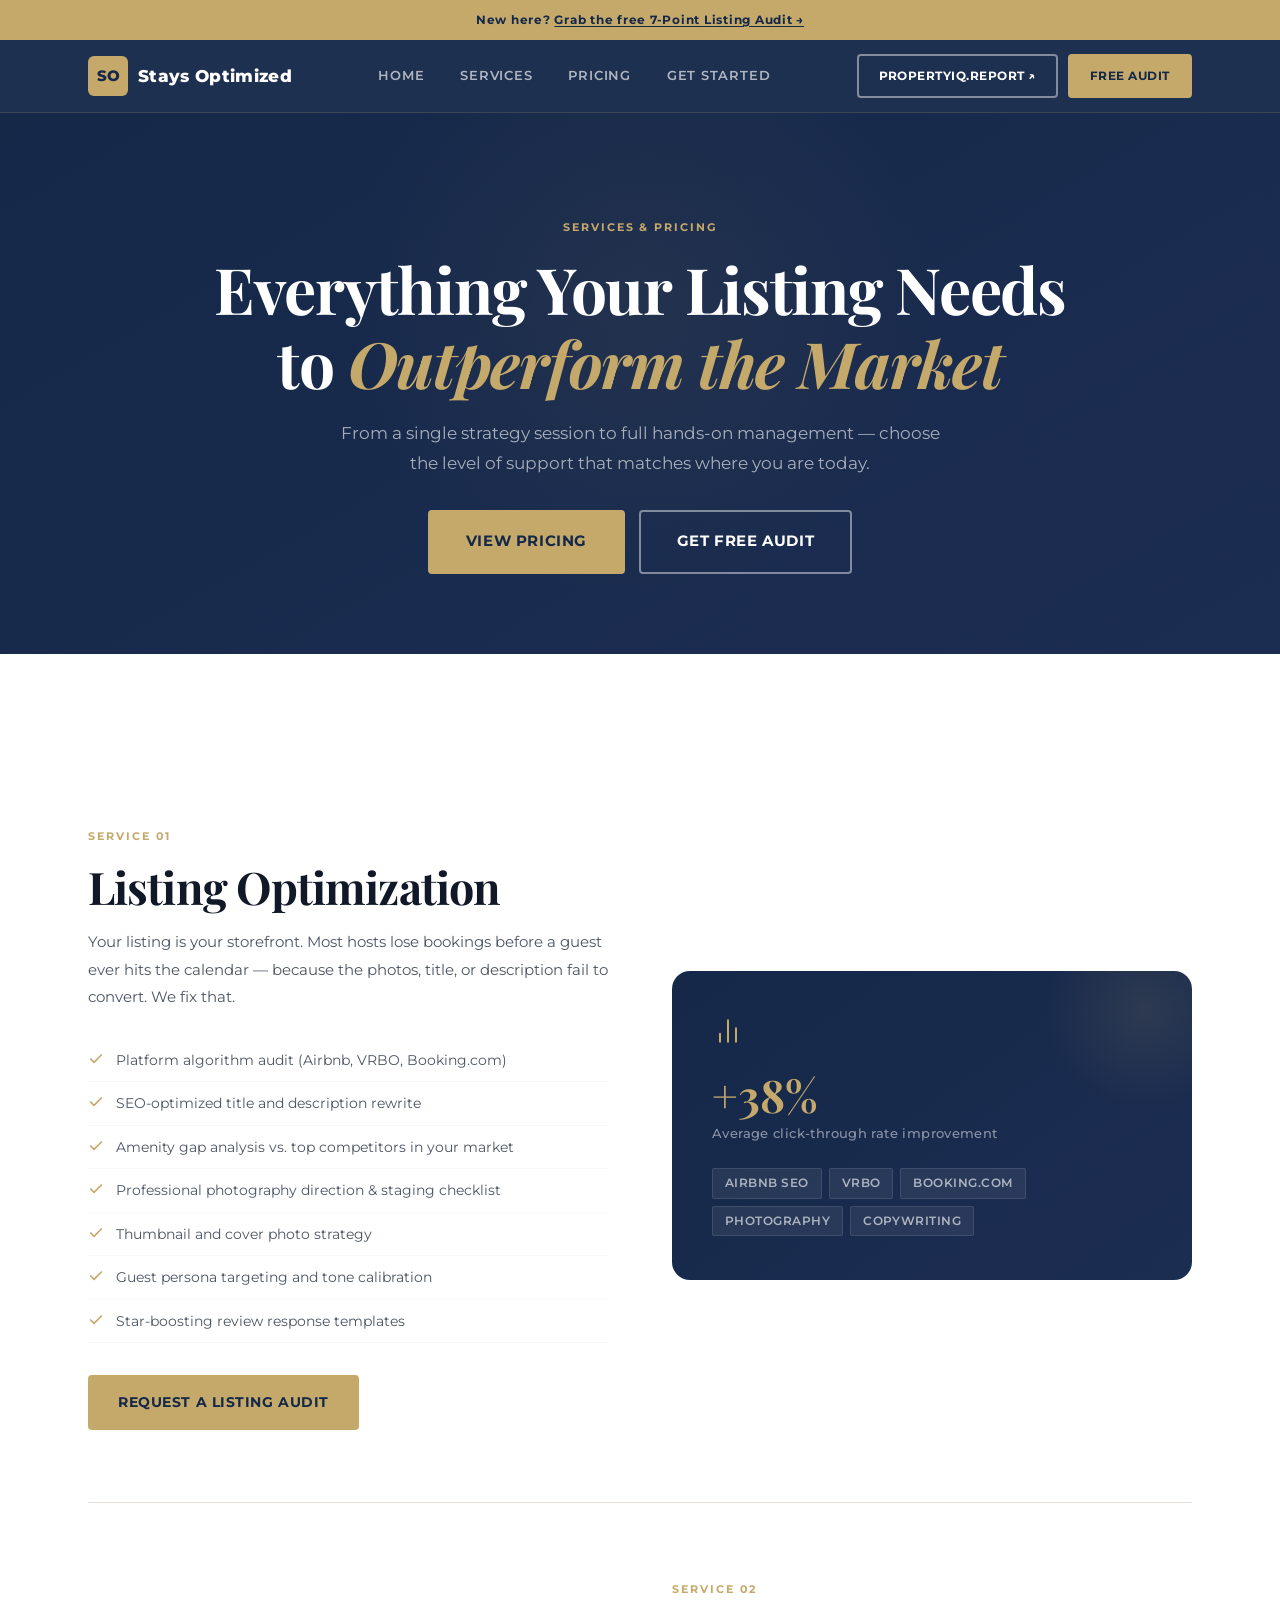
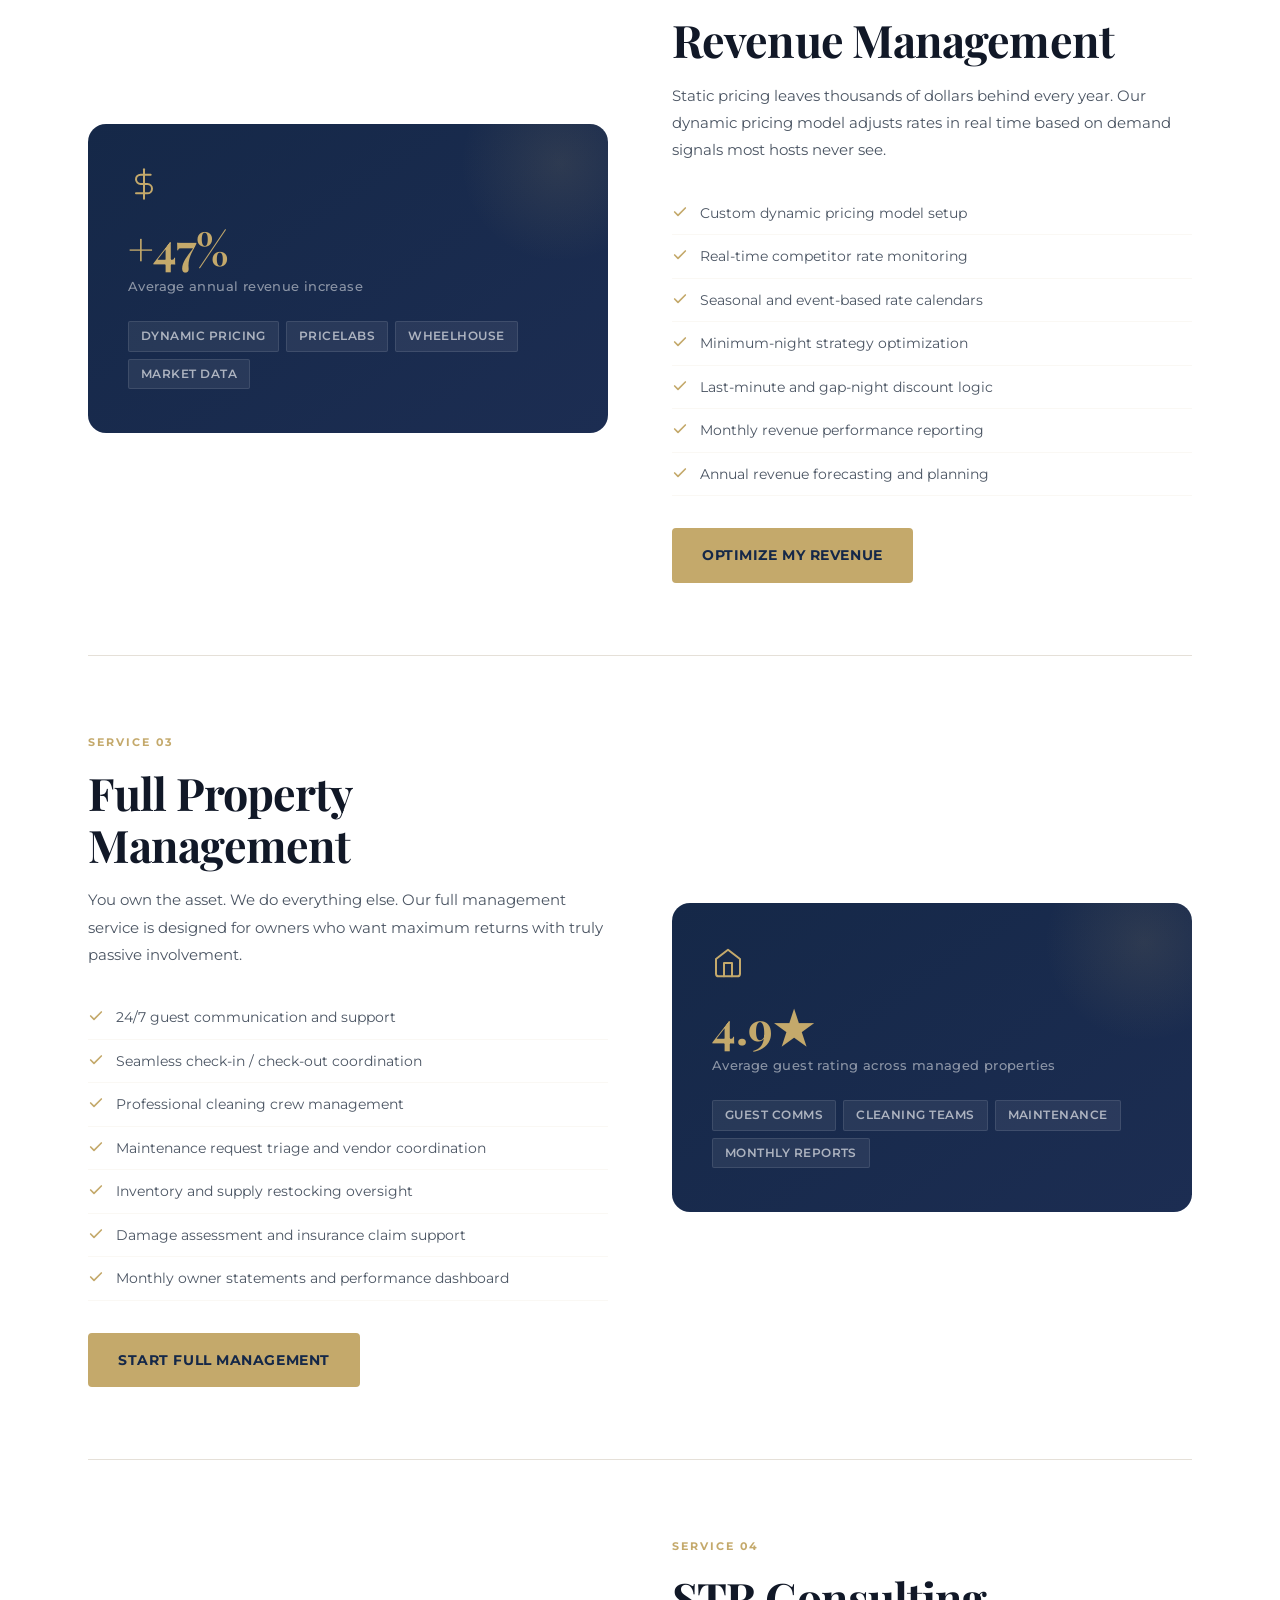
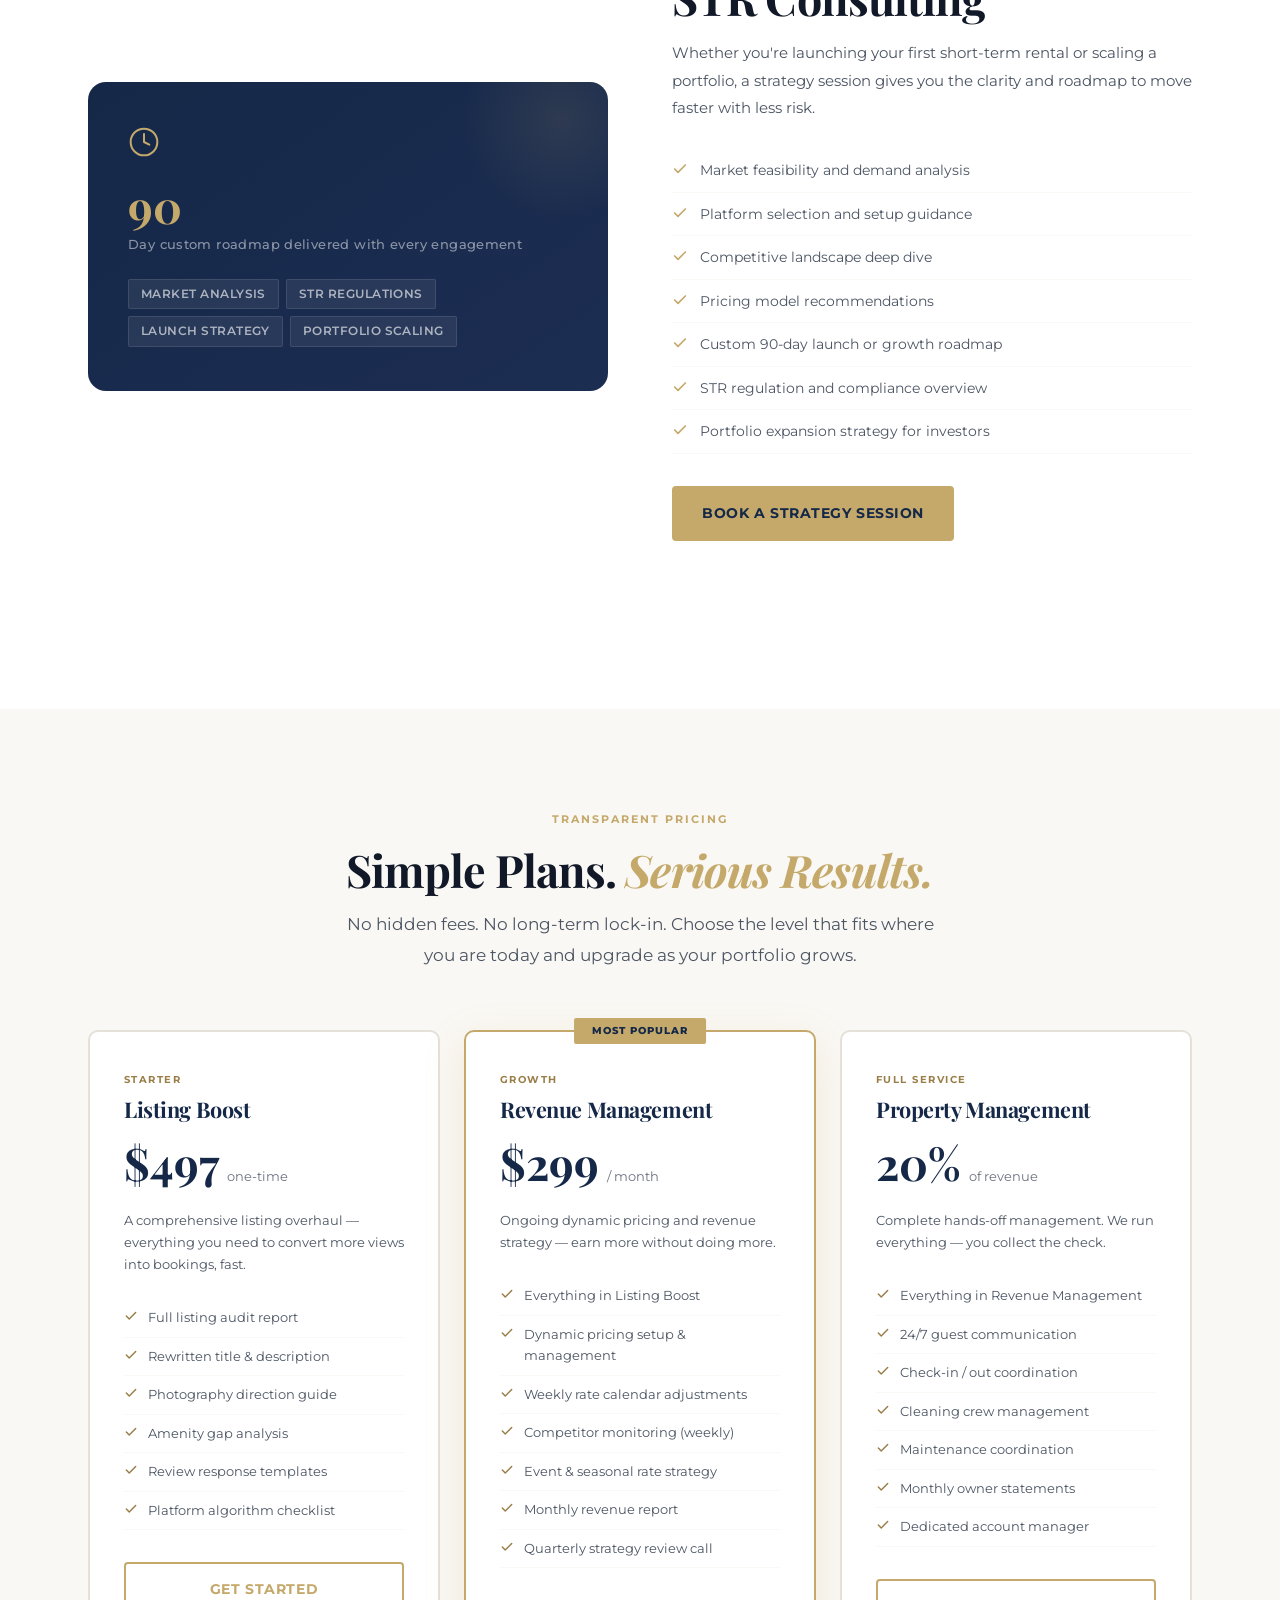
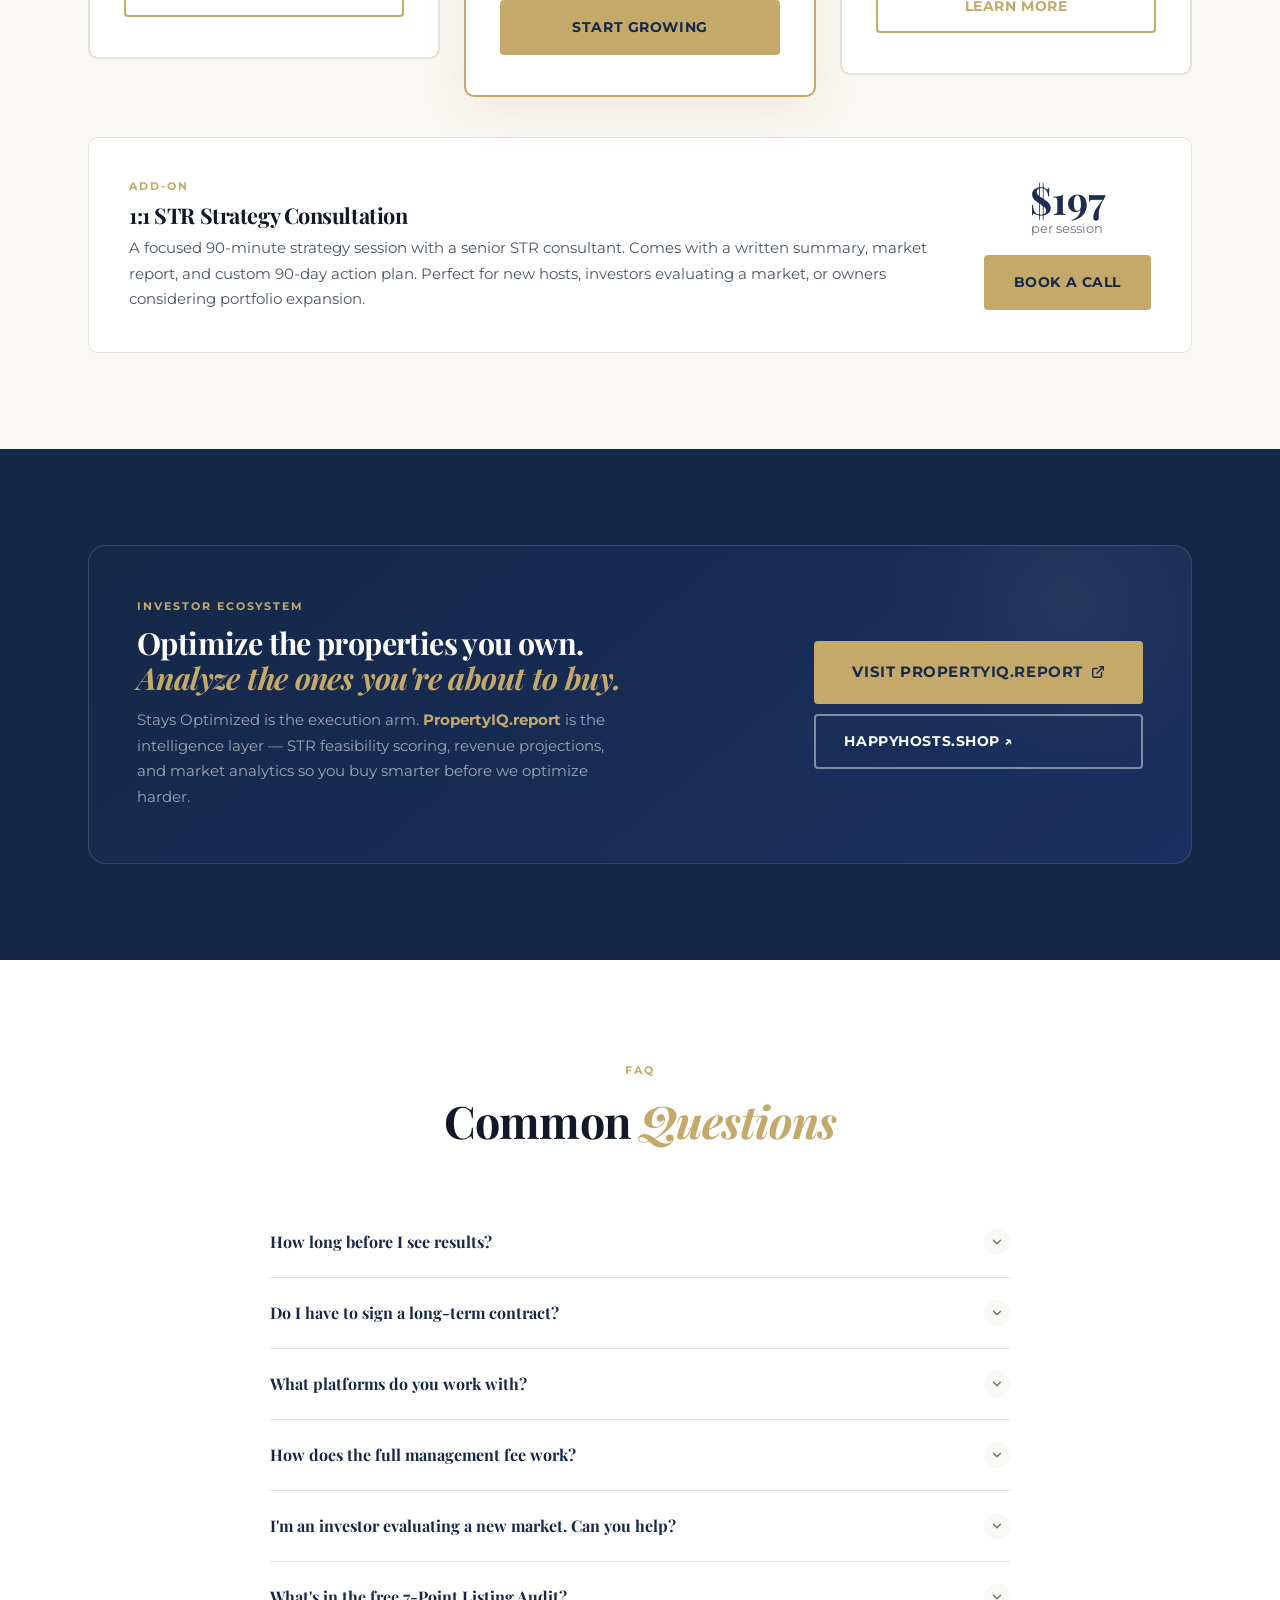
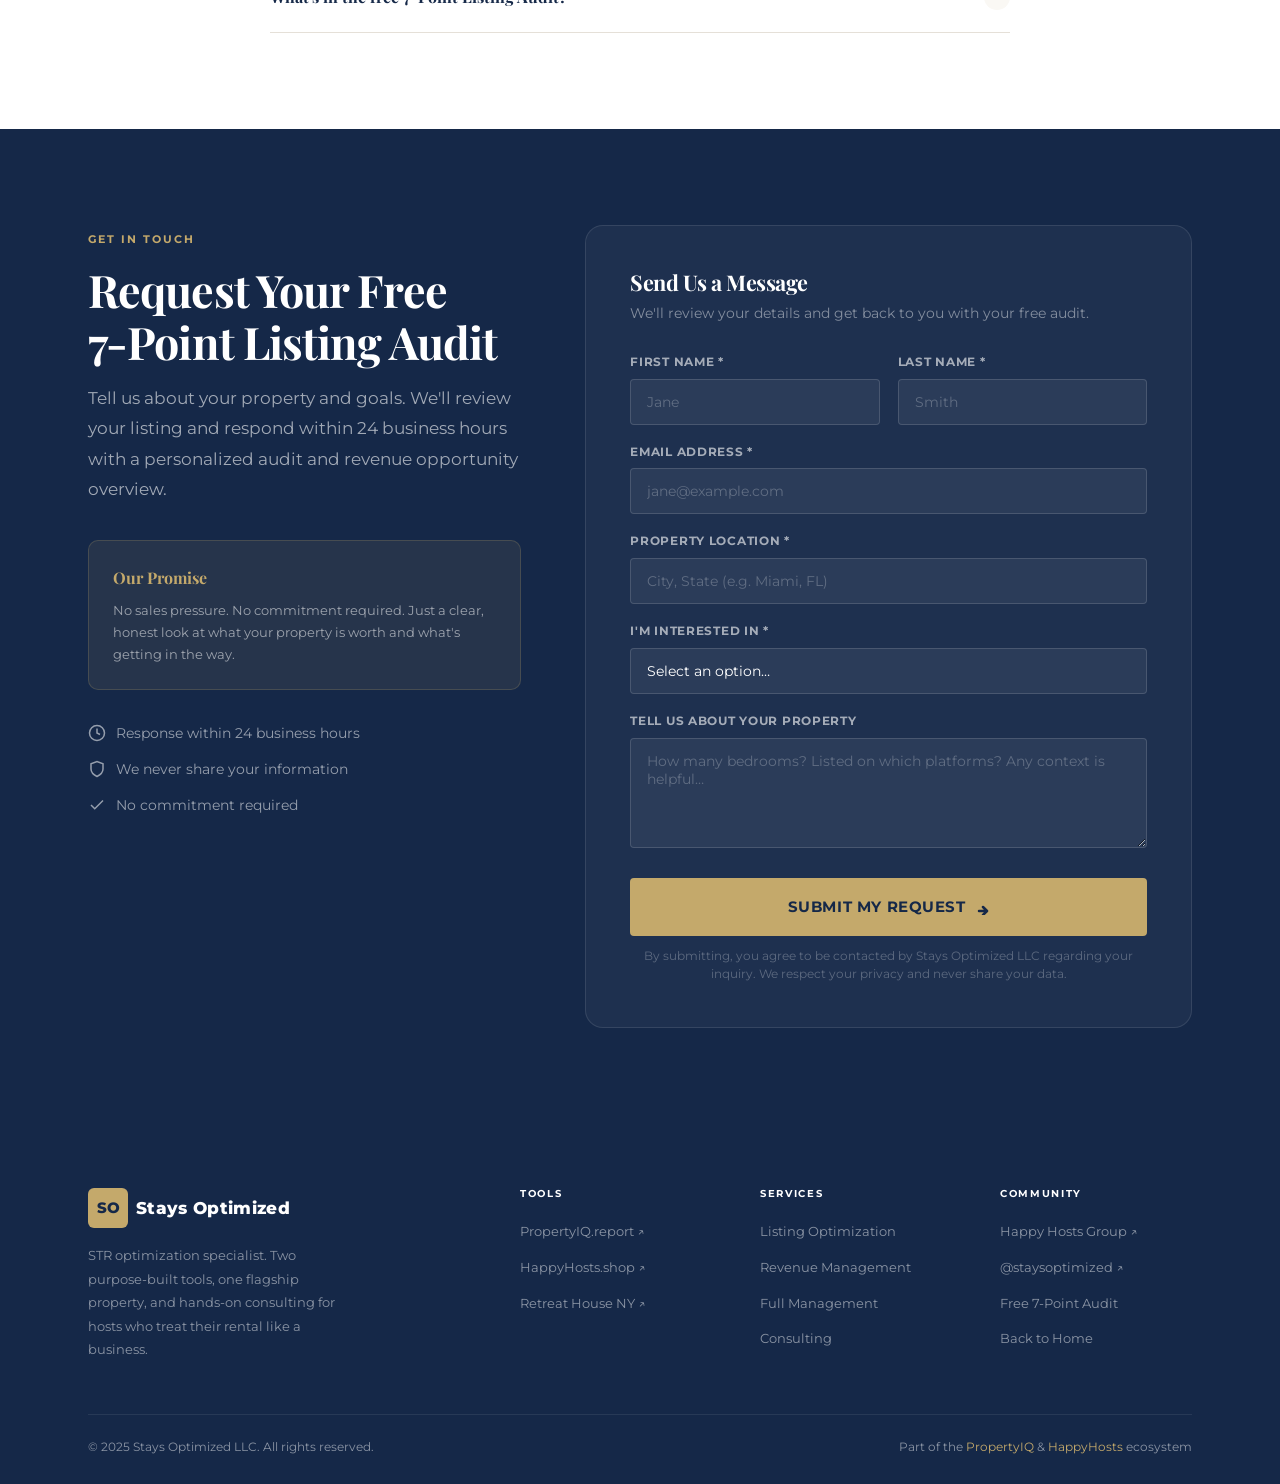
==== commit bc2ec60b: "Update services.html to match Editorial Luxury design system Replace Inter font with Montserrat, btn" ====
--- a/services.html
+++ b/services.html
@@ -5,21 +5,21 @@
   <meta name="viewport" content="width=device-width, initial-scale=1.0" />
 
   <!-- ── Primary SEO ────────────────────────── -->
-  <title>Services & Pricing — Stays Optimized LLC</title>
+  <title>Services &amp; Pricing — Stays Optimized LLC</title>
   <meta name="description" content="Explore Stays Optimized LLC's services: listing optimization, revenue management, full STR property management, and consulting. Transparent pricing, real results." />
   <link rel="canonical" href="https://staysoptimized.com/services.html" />
 
   <!-- ── Open Graph ────────────────────────── -->
   <meta property="og:type" content="website" />
   <meta property="og:site_name" content="Stays Optimized" />
-  <meta property="og:title" content="Services & Pricing — Stays Optimized LLC" />
+  <meta property="og:title" content="Services &amp; Pricing — Stays Optimized LLC" />
   <meta property="og:description" content="Listing optimization, revenue management, full property management, and STR consulting. Transparent pricing, real results." />
   <meta property="og:url" content="https://staysoptimized.com/services.html" />
 
   <!-- ── Fonts ─────────────────────────────── -->
   <link rel="preconnect" href="https://fonts.googleapis.com" />
   <link rel="preconnect" href="https://fonts.gstatic.com" crossorigin />
-  <link href="https://fonts.googleapis.com/css2?family=Inter:wght@400;500;600;700;800&family=Playfair+Display:ital,wght@0,700;1,400;1,700&display=swap" rel="stylesheet" />
+  <link href="https://fonts.googleapis.com/css2?family=Playfair+Display:ital,wght@0,700;1,400;1,700&family=Montserrat:wght@400;500;600;700;800&display=swap" rel="stylesheet" />
   <link rel="stylesheet" href="styles.css" />
 </head>
 <body>
@@ -36,11 +36,11 @@
 
         <a href="index.html" class="logo" aria-label="Stays Optimized Home">
           <img src="stays-optimized-logo.png" alt="Stays Optimized LLC"
-               onerror="this.style.display='none'; this.nextElementSibling.style.display='flex';"
-               style="height:44px; width:auto;" />
+               onerror="this.style.display='none';this.nextElementSibling.style.display='flex';"
+               style="height:46px;width:auto;" />
           <span class="logo-fallback" style="display:none;">
             <span class="logo-mark">SO</span>
-            <span>Stays <span style="color:var(--gold);">Optimized</span></span>
+            <span class="logo-name">Stays Optimized</span>
           </span>
         </a>
 
@@ -53,8 +53,8 @@
 
         <div class="nav-cta">
           <a href="https://propertyiq.report" target="_blank" rel="noopener noreferrer"
-             class="btn btn--outline-white btn--sm">propertyIQ.report ↗</a>
-          <a href="#contact" class="btn btn--primary btn--sm">Free Audit</a>
+             class="btn btn--outline-white btn--sm">PropertyIQ.report ↗</a>
+          <a href="#contact" class="btn btn--gold btn--sm">Free Audit</a>
         </div>
 
         <button class="mobile-toggle" id="mobileToggle" aria-label="Open navigation" aria-expanded="false">
@@ -75,15 +75,15 @@
       <a href="#faq">FAQ</a>
       <div class="nav-cta">
         <a href="https://propertyiq.report" target="_blank" rel="noopener noreferrer"
-           class="btn btn--outline-white">propertyIQ.report ↗</a>
-        <a href="#contact" class="btn btn--primary">Get Free Audit</a>
+           class="btn btn--outline-white">PropertyIQ.report ↗</a>
+        <a href="#contact" class="btn btn--gold">Get Free Audit</a>
       </div>
     </nav>
   </header>
 
   <!-- ══════════════ PAGE HERO ══════════════ -->
   <section class="page-hero" aria-label="Page header">
-    <div class="container" style="position:relative; z-index:1;">
+    <div class="container" style="position:relative;z-index:1;">
       <span class="eyebrow fade-in">Services &amp; Pricing</span>
       <h1 class="fade-in d1">
         Everything Your Listing Needs<br>
@@ -92,8 +92,8 @@
       <p class="lead lead--white fade-in d2">
         From a single strategy session to full hands-on management — choose the level of support that matches where you are today.
       </p>
-      <div style="display:flex; gap:14px; justify-content:center; flex-wrap:wrap;" class="fade-in d3">
-        <a href="#pricing" class="btn btn--primary btn--lg">View Pricing</a>
+      <div style="display:flex;gap:14px;justify-content:center;flex-wrap:wrap;" class="fade-in d3">
+        <a href="#pricing" class="btn btn--gold btn--lg">View Pricing</a>
         <a href="#contact" class="btn btn--outline-white btn--lg">Get Free Audit</a>
       </div>
     </div>
@@ -110,18 +110,41 @@
           <h2>Listing Optimization</h2>
           <p class="lead">Your listing is your storefront. Most hosts lose bookings before a guest ever hits the calendar — because the photos, title, or description fail to convert. We fix that.</p>
           <ul class="feature-list">
-            <li>Platform algorithm audit (Airbnb, VRBO, Booking.com)</li>
-            <li>SEO-optimized title and description rewrite</li>
-            <li>Amenity gap analysis vs. top competitors in your market</li>
-            <li>Professional photography direction &amp; staging checklist</li>
-            <li>Thumbnail and cover photo strategy</li>
-            <li>Guest persona targeting and tone calibration</li>
-            <li>Star-boosting review response templates</li>
-          </ul>
-          <a href="#contact" class="btn btn--primary">Request a Listing Audit</a>
+            <li>
+              <svg width="16" height="16" fill="none" stroke="currentColor" stroke-width="2.5" stroke-linecap="round" stroke-linejoin="round" aria-hidden="true" viewBox="0 0 24 24"><polyline points="20 6 9 17 4 12"/></svg>
+              Platform algorithm audit (Airbnb, VRBO, Booking.com)
+            </li>
+            <li>
+              <svg width="16" height="16" fill="none" stroke="currentColor" stroke-width="2.5" stroke-linecap="round" stroke-linejoin="round" aria-hidden="true" viewBox="0 0 24 24"><polyline points="20 6 9 17 4 12"/></svg>
+              SEO-optimized title and description rewrite
+            </li>
+            <li>
+              <svg width="16" height="16" fill="none" stroke="currentColor" stroke-width="2.5" stroke-linecap="round" stroke-linejoin="round" aria-hidden="true" viewBox="0 0 24 24"><polyline points="20 6 9 17 4 12"/></svg>
+              Amenity gap analysis vs. top competitors in your market
+            </li>
+            <li>
+              <svg width="16" height="16" fill="none" stroke="currentColor" stroke-width="2.5" stroke-linecap="round" stroke-linejoin="round" aria-hidden="true" viewBox="0 0 24 24"><polyline points="20 6 9 17 4 12"/></svg>
+              Professional photography direction &amp; staging checklist
+            </li>
+            <li>
+              <svg width="16" height="16" fill="none" stroke="currentColor" stroke-width="2.5" stroke-linecap="round" stroke-linejoin="round" aria-hidden="true" viewBox="0 0 24 24"><polyline points="20 6 9 17 4 12"/></svg>
+              Thumbnail and cover photo strategy
+            </li>
+            <li>
+              <svg width="16" height="16" fill="none" stroke="currentColor" stroke-width="2.5" stroke-linecap="round" stroke-linejoin="round" aria-hidden="true" viewBox="0 0 24 24"><polyline points="20 6 9 17 4 12"/></svg>
+              Guest persona targeting and tone calibration
+            </li>
+            <li>
+              <svg width="16" height="16" fill="none" stroke="currentColor" stroke-width="2.5" stroke-linecap="round" stroke-linejoin="round" aria-hidden="true" viewBox="0 0 24 24"><polyline points="20 6 9 17 4 12"/></svg>
+              Star-boosting review response templates
+            </li>
+          </ul>
+          <a href="#contact" class="btn btn--gold">Request a Listing Audit</a>
         </div>
         <div class="service-visual">
-          <div class="v-icon">📈</div>
+          <div class="v-icon">
+            <svg width="32" height="32" fill="none" stroke="currentColor" stroke-width="1.5" stroke-linecap="round" stroke-linejoin="round" aria-hidden="true" viewBox="0 0 24 24"><line x1="18" y1="20" x2="18" y2="10"/><line x1="12" y1="20" x2="12" y2="4"/><line x1="6" y1="20" x2="6" y2="14"/></svg>
+          </div>
           <div class="v-stat">+38%</div>
           <div class="v-label">Average click-through rate improvement</div>
           <div class="v-tags">
@@ -141,18 +164,41 @@
           <h2>Revenue Management</h2>
           <p class="lead">Static pricing leaves thousands of dollars behind every year. Our dynamic pricing model adjusts rates in real time based on demand signals most hosts never see.</p>
           <ul class="feature-list">
-            <li>Custom dynamic pricing model setup</li>
-            <li>Real-time competitor rate monitoring</li>
-            <li>Seasonal and event-based rate calendars</li>
-            <li>Minimum-night strategy optimization</li>
-            <li>Last-minute and gap-night discount logic</li>
-            <li>Monthly revenue performance reporting</li>
-            <li>Annual revenue forecasting and planning</li>
-          </ul>
-          <a href="#contact" class="btn btn--primary">Optimize My Revenue</a>
+            <li>
+              <svg width="16" height="16" fill="none" stroke="currentColor" stroke-width="2.5" stroke-linecap="round" stroke-linejoin="round" aria-hidden="true" viewBox="0 0 24 24"><polyline points="20 6 9 17 4 12"/></svg>
+              Custom dynamic pricing model setup
+            </li>
+            <li>
+              <svg width="16" height="16" fill="none" stroke="currentColor" stroke-width="2.5" stroke-linecap="round" stroke-linejoin="round" aria-hidden="true" viewBox="0 0 24 24"><polyline points="20 6 9 17 4 12"/></svg>
+              Real-time competitor rate monitoring
+            </li>
+            <li>
+              <svg width="16" height="16" fill="none" stroke="currentColor" stroke-width="2.5" stroke-linecap="round" stroke-linejoin="round" aria-hidden="true" viewBox="0 0 24 24"><polyline points="20 6 9 17 4 12"/></svg>
+              Seasonal and event-based rate calendars
+            </li>
+            <li>
+              <svg width="16" height="16" fill="none" stroke="currentColor" stroke-width="2.5" stroke-linecap="round" stroke-linejoin="round" aria-hidden="true" viewBox="0 0 24 24"><polyline points="20 6 9 17 4 12"/></svg>
+              Minimum-night strategy optimization
+            </li>
+            <li>
+              <svg width="16" height="16" fill="none" stroke="currentColor" stroke-width="2.5" stroke-linecap="round" stroke-linejoin="round" aria-hidden="true" viewBox="0 0 24 24"><polyline points="20 6 9 17 4 12"/></svg>
+              Last-minute and gap-night discount logic
+            </li>
+            <li>
+              <svg width="16" height="16" fill="none" stroke="currentColor" stroke-width="2.5" stroke-linecap="round" stroke-linejoin="round" aria-hidden="true" viewBox="0 0 24 24"><polyline points="20 6 9 17 4 12"/></svg>
+              Monthly revenue performance reporting
+            </li>
+            <li>
+              <svg width="16" height="16" fill="none" stroke="currentColor" stroke-width="2.5" stroke-linecap="round" stroke-linejoin="round" aria-hidden="true" viewBox="0 0 24 24"><polyline points="20 6 9 17 4 12"/></svg>
+              Annual revenue forecasting and planning
+            </li>
+          </ul>
+          <a href="#contact" class="btn btn--gold">Optimize My Revenue</a>
         </div>
         <div class="service-visual">
-          <div class="v-icon">💰</div>
+          <div class="v-icon">
+            <svg width="32" height="32" fill="none" stroke="currentColor" stroke-width="1.5" stroke-linecap="round" stroke-linejoin="round" aria-hidden="true" viewBox="0 0 24 24"><line x1="12" y1="1" x2="12" y2="23"/><path d="M17 5H9.5a3.5 3.5 0 0 0 0 7h5a3.5 3.5 0 0 1 0 7H6"/></svg>
+          </div>
           <div class="v-stat">+47%</div>
           <div class="v-label">Average annual revenue increase</div>
           <div class="v-tags">
@@ -171,18 +217,41 @@
           <h2>Full Property Management</h2>
           <p class="lead">You own the asset. We do everything else. Our full management service is designed for owners who want maximum returns with truly passive involvement.</p>
           <ul class="feature-list">
-            <li>24/7 guest communication and support</li>
-            <li>Seamless check-in / check-out coordination</li>
-            <li>Professional cleaning crew management</li>
-            <li>Maintenance request triage and vendor coordination</li>
-            <li>Inventory and supply restocking oversight</li>
-            <li>Damage assessment and insurance claim support</li>
-            <li>Monthly owner statements and performance dashboard</li>
-          </ul>
-          <a href="#contact" class="btn btn--primary">Start Full Management</a>
+            <li>
+              <svg width="16" height="16" fill="none" stroke="currentColor" stroke-width="2.5" stroke-linecap="round" stroke-linejoin="round" aria-hidden="true" viewBox="0 0 24 24"><polyline points="20 6 9 17 4 12"/></svg>
+              24/7 guest communication and support
+            </li>
+            <li>
+              <svg width="16" height="16" fill="none" stroke="currentColor" stroke-width="2.5" stroke-linecap="round" stroke-linejoin="round" aria-hidden="true" viewBox="0 0 24 24"><polyline points="20 6 9 17 4 12"/></svg>
+              Seamless check-in / check-out coordination
+            </li>
+            <li>
+              <svg width="16" height="16" fill="none" stroke="currentColor" stroke-width="2.5" stroke-linecap="round" stroke-linejoin="round" aria-hidden="true" viewBox="0 0 24 24"><polyline points="20 6 9 17 4 12"/></svg>
+              Professional cleaning crew management
+            </li>
+            <li>
+              <svg width="16" height="16" fill="none" stroke="currentColor" stroke-width="2.5" stroke-linecap="round" stroke-linejoin="round" aria-hidden="true" viewBox="0 0 24 24"><polyline points="20 6 9 17 4 12"/></svg>
+              Maintenance request triage and vendor coordination
+            </li>
+            <li>
+              <svg width="16" height="16" fill="none" stroke="currentColor" stroke-width="2.5" stroke-linecap="round" stroke-linejoin="round" aria-hidden="true" viewBox="0 0 24 24"><polyline points="20 6 9 17 4 12"/></svg>
+              Inventory and supply restocking oversight
+            </li>
+            <li>
+              <svg width="16" height="16" fill="none" stroke="currentColor" stroke-width="2.5" stroke-linecap="round" stroke-linejoin="round" aria-hidden="true" viewBox="0 0 24 24"><polyline points="20 6 9 17 4 12"/></svg>
+              Damage assessment and insurance claim support
+            </li>
+            <li>
+              <svg width="16" height="16" fill="none" stroke="currentColor" stroke-width="2.5" stroke-linecap="round" stroke-linejoin="round" aria-hidden="true" viewBox="0 0 24 24"><polyline points="20 6 9 17 4 12"/></svg>
+              Monthly owner statements and performance dashboard
+            </li>
+          </ul>
+          <a href="#contact" class="btn btn--gold">Start Full Management</a>
         </div>
         <div class="service-visual">
-          <div class="v-icon">🏠</div>
+          <div class="v-icon">
+            <svg width="32" height="32" fill="none" stroke="currentColor" stroke-width="1.5" stroke-linecap="round" stroke-linejoin="round" aria-hidden="true" viewBox="0 0 24 24"><path d="M3 9l9-7 9 7v11a2 2 0 0 1-2 2H5a2 2 0 0 1-2-2z"/><polyline points="9 22 9 12 15 12 15 22"/></svg>
+          </div>
           <div class="v-stat">4.9★</div>
           <div class="v-label">Average guest rating across managed properties</div>
           <div class="v-tags">
@@ -201,18 +270,41 @@
           <h2>STR Consulting</h2>
           <p class="lead">Whether you're launching your first short-term rental or scaling a portfolio, a strategy session gives you the clarity and roadmap to move faster with less risk.</p>
           <ul class="feature-list">
-            <li>Market feasibility and demand analysis</li>
-            <li>Platform selection and setup guidance</li>
-            <li>Competitive landscape deep dive</li>
-            <li>Pricing model recommendations</li>
-            <li>Custom 90-day launch or growth roadmap</li>
-            <li>STR regulation and compliance overview</li>
-            <li>Portfolio expansion strategy for investors</li>
-          </ul>
-          <a href="#contact" class="btn btn--primary">Book a Strategy Session</a>
+            <li>
+              <svg width="16" height="16" fill="none" stroke="currentColor" stroke-width="2.5" stroke-linecap="round" stroke-linejoin="round" aria-hidden="true" viewBox="0 0 24 24"><polyline points="20 6 9 17 4 12"/></svg>
+              Market feasibility and demand analysis
+            </li>
+            <li>
+              <svg width="16" height="16" fill="none" stroke="currentColor" stroke-width="2.5" stroke-linecap="round" stroke-linejoin="round" aria-hidden="true" viewBox="0 0 24 24"><polyline points="20 6 9 17 4 12"/></svg>
+              Platform selection and setup guidance
+            </li>
+            <li>
+              <svg width="16" height="16" fill="none" stroke="currentColor" stroke-width="2.5" stroke-linecap="round" stroke-linejoin="round" aria-hidden="true" viewBox="0 0 24 24"><polyline points="20 6 9 17 4 12"/></svg>
+              Competitive landscape deep dive
+            </li>
+            <li>
+              <svg width="16" height="16" fill="none" stroke="currentColor" stroke-width="2.5" stroke-linecap="round" stroke-linejoin="round" aria-hidden="true" viewBox="0 0 24 24"><polyline points="20 6 9 17 4 12"/></svg>
+              Pricing model recommendations
+            </li>
+            <li>
+              <svg width="16" height="16" fill="none" stroke="currentColor" stroke-width="2.5" stroke-linecap="round" stroke-linejoin="round" aria-hidden="true" viewBox="0 0 24 24"><polyline points="20 6 9 17 4 12"/></svg>
+              Custom 90-day launch or growth roadmap
+            </li>
+            <li>
+              <svg width="16" height="16" fill="none" stroke="currentColor" stroke-width="2.5" stroke-linecap="round" stroke-linejoin="round" aria-hidden="true" viewBox="0 0 24 24"><polyline points="20 6 9 17 4 12"/></svg>
+              STR regulation and compliance overview
+            </li>
+            <li>
+              <svg width="16" height="16" fill="none" stroke="currentColor" stroke-width="2.5" stroke-linecap="round" stroke-linejoin="round" aria-hidden="true" viewBox="0 0 24 24"><polyline points="20 6 9 17 4 12"/></svg>
+              Portfolio expansion strategy for investors
+            </li>
+          </ul>
+          <a href="#contact" class="btn btn--gold">Book a Strategy Session</a>
         </div>
         <div class="service-visual">
-          <div class="v-icon">🎯</div>
+          <div class="v-icon">
+            <svg width="32" height="32" fill="none" stroke="currentColor" stroke-width="1.5" stroke-linecap="round" stroke-linejoin="round" aria-hidden="true" viewBox="0 0 24 24"><circle cx="12" cy="12" r="10"/><polyline points="12 6 12 12 16 14"/></svg>
+          </div>
           <div class="v-stat">90</div>
           <div class="v-label">Day custom roadmap delivered with every engagement</div>
           <div class="v-tags">
@@ -228,7 +320,7 @@
   </section>
 
   <!-- ══════════════ PRICING ══════════════ -->
-  <section class="section section--warm" id="pricing" aria-label="Pricing">
+  <section class="section section--cream" id="pricing" aria-label="Pricing">
     <div class="container">
       <div class="section-head section-head--center">
         <span class="eyebrow">Transparent Pricing</span>
@@ -248,12 +340,30 @@
           </div>
           <p class="p-desc">A comprehensive listing overhaul — everything you need to convert more views into bookings, fast.</p>
           <ul class="p-features">
-            <li>Full listing audit report</li>
-            <li>Rewritten title &amp; description</li>
-            <li>Photography direction guide</li>
-            <li>Amenity gap analysis</li>
-            <li>Review response templates</li>
-            <li>Platform algorithm checklist</li>
+            <li>
+              <svg width="14" height="14" fill="none" stroke="currentColor" stroke-width="2.5" stroke-linecap="round" stroke-linejoin="round" aria-hidden="true" viewBox="0 0 24 24"><polyline points="20 6 9 17 4 12"/></svg>
+              Full listing audit report
+            </li>
+            <li>
+              <svg width="14" height="14" fill="none" stroke="currentColor" stroke-width="2.5" stroke-linecap="round" stroke-linejoin="round" aria-hidden="true" viewBox="0 0 24 24"><polyline points="20 6 9 17 4 12"/></svg>
+              Rewritten title &amp; description
+            </li>
+            <li>
+              <svg width="14" height="14" fill="none" stroke="currentColor" stroke-width="2.5" stroke-linecap="round" stroke-linejoin="round" aria-hidden="true" viewBox="0 0 24 24"><polyline points="20 6 9 17 4 12"/></svg>
+              Photography direction guide
+            </li>
+            <li>
+              <svg width="14" height="14" fill="none" stroke="currentColor" stroke-width="2.5" stroke-linecap="round" stroke-linejoin="round" aria-hidden="true" viewBox="0 0 24 24"><polyline points="20 6 9 17 4 12"/></svg>
+              Amenity gap analysis
+            </li>
+            <li>
+              <svg width="14" height="14" fill="none" stroke="currentColor" stroke-width="2.5" stroke-linecap="round" stroke-linejoin="round" aria-hidden="true" viewBox="0 0 24 24"><polyline points="20 6 9 17 4 12"/></svg>
+              Review response templates
+            </li>
+            <li>
+              <svg width="14" height="14" fill="none" stroke="currentColor" stroke-width="2.5" stroke-linecap="round" stroke-linejoin="round" aria-hidden="true" viewBox="0 0 24 24"><polyline points="20 6 9 17 4 12"/></svg>
+              Platform algorithm checklist
+            </li>
           </ul>
           <a href="#contact" class="btn btn--outline-gold">Get Started</a>
         </div>
@@ -269,15 +379,36 @@
           </div>
           <p class="p-desc">Ongoing dynamic pricing and revenue strategy — earn more without doing more.</p>
           <ul class="p-features">
-            <li>Everything in Listing Boost</li>
-            <li>Dynamic pricing setup &amp; management</li>
-            <li>Weekly rate calendar adjustments</li>
-            <li>Competitor monitoring (weekly)</li>
-            <li>Event &amp; seasonal rate strategy</li>
-            <li>Monthly revenue report</li>
-            <li>Quarterly strategy review call</li>
-          </ul>
-          <a href="#contact" class="btn btn--primary">Start Growing</a>
+            <li>
+              <svg width="14" height="14" fill="none" stroke="currentColor" stroke-width="2.5" stroke-linecap="round" stroke-linejoin="round" aria-hidden="true" viewBox="0 0 24 24"><polyline points="20 6 9 17 4 12"/></svg>
+              Everything in Listing Boost
+            </li>
+            <li>
+              <svg width="14" height="14" fill="none" stroke="currentColor" stroke-width="2.5" stroke-linecap="round" stroke-linejoin="round" aria-hidden="true" viewBox="0 0 24 24"><polyline points="20 6 9 17 4 12"/></svg>
+              Dynamic pricing setup &amp; management
+            </li>
+            <li>
+              <svg width="14" height="14" fill="none" stroke="currentColor" stroke-width="2.5" stroke-linecap="round" stroke-linejoin="round" aria-hidden="true" viewBox="0 0 24 24"><polyline points="20 6 9 17 4 12"/></svg>
+              Weekly rate calendar adjustments
+            </li>
+            <li>
+              <svg width="14" height="14" fill="none" stroke="currentColor" stroke-width="2.5" stroke-linecap="round" stroke-linejoin="round" aria-hidden="true" viewBox="0 0 24 24"><polyline points="20 6 9 17 4 12"/></svg>
+              Competitor monitoring (weekly)
+            </li>
+            <li>
+              <svg width="14" height="14" fill="none" stroke="currentColor" stroke-width="2.5" stroke-linecap="round" stroke-linejoin="round" aria-hidden="true" viewBox="0 0 24 24"><polyline points="20 6 9 17 4 12"/></svg>
+              Event &amp; seasonal rate strategy
+            </li>
+            <li>
+              <svg width="14" height="14" fill="none" stroke="currentColor" stroke-width="2.5" stroke-linecap="round" stroke-linejoin="round" aria-hidden="true" viewBox="0 0 24 24"><polyline points="20 6 9 17 4 12"/></svg>
+              Monthly revenue report
+            </li>
+            <li>
+              <svg width="14" height="14" fill="none" stroke="currentColor" stroke-width="2.5" stroke-linecap="round" stroke-linejoin="round" aria-hidden="true" viewBox="0 0 24 24"><polyline points="20 6 9 17 4 12"/></svg>
+              Quarterly strategy review call
+            </li>
+          </ul>
+          <a href="#contact" class="btn btn--gold">Start Growing</a>
         </div>
 
         <!-- Full Management -->
@@ -290,13 +421,34 @@
           </div>
           <p class="p-desc">Complete hands-off management. We run everything — you collect the check.</p>
           <ul class="p-features">
-            <li>Everything in Revenue Management</li>
-            <li>24/7 guest communication</li>
-            <li>Check-in / out coordination</li>
-            <li>Cleaning crew management</li>
-            <li>Maintenance coordination</li>
-            <li>Monthly owner statements</li>
-            <li>Dedicated account manager</li>
+            <li>
+              <svg width="14" height="14" fill="none" stroke="currentColor" stroke-width="2.5" stroke-linecap="round" stroke-linejoin="round" aria-hidden="true" viewBox="0 0 24 24"><polyline points="20 6 9 17 4 12"/></svg>
+              Everything in Revenue Management
+            </li>
+            <li>
+              <svg width="14" height="14" fill="none" stroke="currentColor" stroke-width="2.5" stroke-linecap="round" stroke-linejoin="round" aria-hidden="true" viewBox="0 0 24 24"><polyline points="20 6 9 17 4 12"/></svg>
+              24/7 guest communication
+            </li>
+            <li>
+              <svg width="14" height="14" fill="none" stroke="currentColor" stroke-width="2.5" stroke-linecap="round" stroke-linejoin="round" aria-hidden="true" viewBox="0 0 24 24"><polyline points="20 6 9 17 4 12"/></svg>
+              Check-in / out coordination
+            </li>
+            <li>
+              <svg width="14" height="14" fill="none" stroke="currentColor" stroke-width="2.5" stroke-linecap="round" stroke-linejoin="round" aria-hidden="true" viewBox="0 0 24 24"><polyline points="20 6 9 17 4 12"/></svg>
+              Cleaning crew management
+            </li>
+            <li>
+              <svg width="14" height="14" fill="none" stroke="currentColor" stroke-width="2.5" stroke-linecap="round" stroke-linejoin="round" aria-hidden="true" viewBox="0 0 24 24"><polyline points="20 6 9 17 4 12"/></svg>
+              Maintenance coordination
+            </li>
+            <li>
+              <svg width="14" height="14" fill="none" stroke="currentColor" stroke-width="2.5" stroke-linecap="round" stroke-linejoin="round" aria-hidden="true" viewBox="0 0 24 24"><polyline points="20 6 9 17 4 12"/></svg>
+              Monthly owner statements
+            </li>
+            <li>
+              <svg width="14" height="14" fill="none" stroke="currentColor" stroke-width="2.5" stroke-linecap="round" stroke-linejoin="round" aria-hidden="true" viewBox="0 0 24 24"><polyline points="20 6 9 17 4 12"/></svg>
+              Dedicated account manager
+            </li>
           </ul>
           <a href="#contact" class="btn btn--outline-gold">Learn More</a>
         </div>
@@ -304,20 +456,18 @@
       </div>
 
       <!-- Consulting Add-On -->
-      <div style="margin-top:40px; background:var(--white); border:1.5px solid var(--border);
-                  border-radius:var(--radius-md); padding:40px;
-                  display:grid; grid-template-columns:1fr auto; gap:24px; align-items:center;">
+      <div style="margin-top:40px;background:var(--white);border:1.5px solid var(--border);border-radius:var(--radius-md);padding:40px;display:grid;grid-template-columns:1fr auto;gap:24px;align-items:center;">
         <div>
-          <span class="eyebrow" style="display:block; margin-bottom:8px;">Add-On</span>
+          <span class="eyebrow" style="display:block;margin-bottom:8px;">Add-On</span>
           <h3 style="margin-bottom:8px;">1:1 STR Strategy Consultation</h3>
-          <p style="font-size:.91rem; color:var(--text-mid);">
+          <p style="font-size:.91rem;color:var(--text-mid);">
             A focused 90-minute strategy session with a senior STR consultant. Comes with a written summary, market report, and custom 90-day action plan. Perfect for new hosts, investors evaluating a market, or owners considering portfolio expansion.
           </p>
         </div>
-        <div style="text-align:center; flex-shrink:0;">
-          <div style="font-family:'Playfair Display',serif; font-size:2.4rem; font-weight:700; color:var(--navy); line-height:1;">$197</div>
-          <div style="font-size:.8rem; color:var(--text-light); margin-bottom:16px; font-family:'Inter',sans-serif;">per session</div>
-          <a href="#contact" class="btn btn--primary">Book a Call</a>
+        <div style="text-align:center;flex-shrink:0;">
+          <div style="font-family:'Playfair Display',serif;font-size:2.4rem;font-weight:700;color:var(--navy);line-height:1;">$197</div>
+          <div style="font-size:.8rem;color:var(--text-soft);margin-bottom:16px;">per session</div>
+          <a href="#contact" class="btn btn--gold">Book a Call</a>
         </div>
       </div>
     </div>
@@ -328,19 +478,16 @@
     <div class="container">
       <div class="xsell-banner">
         <div>
-          <span class="eyebrow" style="display:block; margin-bottom:10px;">Investor Ecosystem</span>
+          <span class="eyebrow" style="display:block;margin-bottom:10px;">Investor Ecosystem</span>
           <h2>Optimize the properties you own.<br><em class="text-gold">Analyze the ones you're about to buy.</em></h2>
-          <p style="margin-top:10px; max-width:480px;">
+          <p style="margin-top:10px;max-width:480px;">
             Stays Optimized is the execution arm. <strong style="color:var(--gold);">PropertyIQ.report</strong> is the intelligence layer — STR feasibility scoring, revenue projections, and market analytics so you buy smarter before we optimize harder.
           </p>
         </div>
         <div class="xsell-actions">
-          <a href="https://propertyiq.report" target="_blank" rel="noopener noreferrer" class="btn btn--primary btn--lg">
+          <a href="https://propertyiq.report" target="_blank" rel="noopener noreferrer" class="btn btn--gold btn--lg">
             Visit PropertyIQ.report
-            <svg width="14" height="14" fill="none" stroke="currentColor" stroke-width="2.5"
-                 stroke-linecap="round" stroke-linejoin="round" aria-hidden="true">
-              <path d="M18 13v6a2 2 0 01-2 2H5a2 2 0 01-2-2V8a2 2 0 012-2h6"/><polyline points="15 3 21 3 21 9"/><line x1="10" y1="14" x2="21" y2="3"/>
-            </svg>
+            <svg width="14" height="14" fill="none" stroke="currentColor" stroke-width="2.5" stroke-linecap="round" stroke-linejoin="round" aria-hidden="true" viewBox="0 0 24 24"><path d="M18 13v6a2 2 0 01-2 2H5a2 2 0 01-2-2V8a2 2 0 012-2h6"/><polyline points="15 3 21 3 21 9"/><line x1="10" y1="14" x2="21" y2="3"/></svg>
           </a>
           <a href="https://happyhosts.shop" target="_blank" rel="noopener noreferrer" class="btn btn--outline-white">
             HappyHosts.shop ↗
@@ -363,7 +510,9 @@
         <div class="faq-item">
           <button class="faq-q" aria-expanded="false">
             How long before I see results?
-            <span class="faq-chevron" aria-hidden="true">▼</span>
+            <span class="faq-chevron" aria-hidden="true">
+              <svg width="14" height="14" fill="none" stroke="currentColor" stroke-width="2.5" stroke-linecap="round" stroke-linejoin="round" viewBox="0 0 24 24"><polyline points="6 9 12 15 18 9"/></svg>
+            </span>
           </button>
           <div class="faq-a" role="region">
             <div class="faq-a-inner">
@@ -375,7 +524,9 @@
         <div class="faq-item">
           <button class="faq-q" aria-expanded="false">
             Do I have to sign a long-term contract?
-            <span class="faq-chevron" aria-hidden="true">▼</span>
+            <span class="faq-chevron" aria-hidden="true">
+              <svg width="14" height="14" fill="none" stroke="currentColor" stroke-width="2.5" stroke-linecap="round" stroke-linejoin="round" viewBox="0 0 24 24"><polyline points="6 9 12 15 18 9"/></svg>
+            </span>
           </button>
           <div class="faq-a" role="region">
             <div class="faq-a-inner">
@@ -387,7 +538,9 @@
         <div class="faq-item">
           <button class="faq-q" aria-expanded="false">
             What platforms do you work with?
-            <span class="faq-chevron" aria-hidden="true">▼</span>
+            <span class="faq-chevron" aria-hidden="true">
+              <svg width="14" height="14" fill="none" stroke="currentColor" stroke-width="2.5" stroke-linecap="round" stroke-linejoin="round" viewBox="0 0 24 24"><polyline points="6 9 12 15 18 9"/></svg>
+            </span>
           </button>
           <div class="faq-a" role="region">
             <div class="faq-a-inner">
@@ -399,7 +552,9 @@
         <div class="faq-item">
           <button class="faq-q" aria-expanded="false">
             How does the full management fee work?
-            <span class="faq-chevron" aria-hidden="true">▼</span>
+            <span class="faq-chevron" aria-hidden="true">
+              <svg width="14" height="14" fill="none" stroke="currentColor" stroke-width="2.5" stroke-linecap="round" stroke-linejoin="round" viewBox="0 0 24 24"><polyline points="6 9 12 15 18 9"/></svg>
+            </span>
           </button>
           <div class="faq-a" role="region">
             <div class="faq-a-inner">
@@ -411,7 +566,9 @@
         <div class="faq-item">
           <button class="faq-q" aria-expanded="false">
             I'm an investor evaluating a new market. Can you help?
-            <span class="faq-chevron" aria-hidden="true">▼</span>
+            <span class="faq-chevron" aria-hidden="true">
+              <svg width="14" height="14" fill="none" stroke="currentColor" stroke-width="2.5" stroke-linecap="round" stroke-linejoin="round" viewBox="0 0 24 24"><polyline points="6 9 12 15 18 9"/></svg>
+            </span>
           </button>
           <div class="faq-a" role="region">
             <div class="faq-a-inner">
@@ -423,7 +580,9 @@
         <div class="faq-item">
           <button class="faq-q" aria-expanded="false">
             What's in the free 7-Point Listing Audit?
-            <span class="faq-chevron" aria-hidden="true">▼</span>
+            <span class="faq-chevron" aria-hidden="true">
+              <svg width="14" height="14" fill="none" stroke="currentColor" stroke-width="2.5" stroke-linecap="round" stroke-linejoin="round" viewBox="0 0 24 24"><polyline points="6 9 12 15 18 9"/></svg>
+            </span>
           </button>
           <div class="faq-a" role="region">
             <div class="faq-a-inner">
@@ -454,16 +613,16 @@
             <p>No sales pressure. No commitment required. Just a clear, honest look at what your property is worth and what's getting in the way.</p>
           </div>
 
-          <div style="margin-top:32px; display:flex; flex-direction:column; gap:14px;">
-            <div style="display:flex; align-items:center; gap:10px; color:rgba(255,255,255,.55); font-size:.86rem;">
+          <div style="margin-top:32px;display:flex;flex-direction:column;gap:14px;">
+            <div style="display:flex;align-items:center;gap:10px;color:rgba(255,255,255,.55);font-size:.86rem;">
               <svg width="18" height="18" fill="none" stroke="currentColor" stroke-width="2" viewBox="0 0 24 24" aria-hidden="true"><circle cx="12" cy="12" r="10"/><polyline points="12 6 12 12 16 14"/></svg>
               Response within 24 business hours
             </div>
-            <div style="display:flex; align-items:center; gap:10px; color:rgba(255,255,255,.55); font-size:.86rem;">
+            <div style="display:flex;align-items:center;gap:10px;color:rgba(255,255,255,.55);font-size:.86rem;">
               <svg width="18" height="18" fill="none" stroke="currentColor" stroke-width="2" viewBox="0 0 24 24" aria-hidden="true"><path d="M12 22s8-4 8-10V5l-8-3-8 3v7c0 6 8 10 8 10z"/></svg>
               We never share your information
             </div>
-            <div style="display:flex; align-items:center; gap:10px; color:rgba(255,255,255,.55); font-size:.86rem;">
+            <div style="display:flex;align-items:center;gap:10px;color:rgba(255,255,255,.55);font-size:.86rem;">
               <svg width="18" height="18" fill="none" stroke="currentColor" stroke-width="2" viewBox="0 0 24 24" aria-hidden="true"><polyline points="20 6 9 17 4 12"/></svg>
               No commitment required
             </div>
@@ -472,8 +631,8 @@
 
         <!-- Right: Form -->
         <div class="contact-form">
-          <h3 style="font-family:'Playfair Display',serif; color:var(--white); margin-bottom:6px;">Send Us a Message</h3>
-          <p style="font-size:.86rem; color:rgba(255,255,255,.45); margin-bottom:28px; font-family:'Inter',sans-serif;">We'll review your details and get back to you with your free audit.</p>
+          <h3 style="font-family:'Playfair Display',serif;color:var(--white);margin-bottom:6px;">Send Us a Message</h3>
+          <p style="font-size:.86rem;color:rgba(255,255,255,.45);margin-bottom:28px;">We'll review your details and get back to you with your free audit.</p>
 
           <form id="contactForm" novalidate>
             <div class="form-row">
@@ -514,7 +673,6 @@
                 <option value="revenue">Revenue Management ($299/mo)</option>
                 <option value="management">Full Property Management (20%)</option>
                 <option value="consulting">STR Consulting ($197/session)</option>
-                <option value="propertyiq">PropertyIQ.report</option>
                 <option value="happyhosts">HappyHosts.shop Products</option>
               </select>
               <span class="form-error">Please select an option.</span>
@@ -526,8 +684,8 @@
                         placeholder="How many bedrooms? Listed on which platforms? Any context is helpful…"></textarea>
             </div>
 
-            <button type="submit" class="btn btn--primary btn--lg" id="submitBtn"
-                    style="width:100%; justify-content:center; margin-top:4px;">
+            <button type="submit" class="btn btn--gold btn--lg" id="submitBtn"
+                    style="width:100%;justify-content:center;margin-top:4px;">
               Submit My Request
               <svg width="16" height="16" fill="none" stroke="currentColor" stroke-width="2.5"
                    stroke-linecap="round" stroke-linejoin="round" aria-hidden="true">
@@ -535,26 +693,26 @@
               </svg>
             </button>
 
-            <p style="font-size:.74rem; color:rgba(255,255,255,.28); margin-top:12px;
-                      text-align:center; line-height:1.5; font-family:'Inter',sans-serif;">
+            <p style="font-size:.74rem;color:rgba(255,255,255,.28);margin-top:12px;text-align:center;line-height:1.5;">
               By submitting, you agree to be contacted by Stays Optimized LLC regarding your inquiry. We respect your privacy and never share your data.
             </p>
           </form>
 
           <!-- Success state -->
-          <div id="formSuccess" style="display:none; text-align:center; padding:48px 20px;">
-            <div style="font-size:3rem; margin-bottom:16px;" aria-hidden="true">✅</div>
-            <h3 style="font-family:'Playfair Display',serif; color:var(--white); margin-bottom:10px;">
+          <div id="formSuccess" style="display:none;text-align:center;padding:48px 20px;">
+            <div style="margin-bottom:20px;">
+              <svg width="48" height="48" fill="none" stroke="var(--gold)" stroke-width="1.5" stroke-linecap="round" stroke-linejoin="round" viewBox="0 0 24 24" aria-hidden="true"><circle cx="12" cy="12" r="10"/><polyline points="9 12 11 14 15 10"/></svg>
+            </div>
+            <h3 style="font-family:'Playfair Display',serif;color:var(--white);margin-bottom:10px;">
               Request Received!
             </h3>
-            <p style="color:rgba(255,255,255,.6); font-size:.93rem; line-height:1.65; font-family:'Inter',sans-serif;">
+            <p style="color:rgba(255,255,255,.6);font-size:.93rem;line-height:1.65;">
               We'll review your listing details and reach out within 24 business hours with your personalized audit.
             </p>
-            <div style="margin-top:28px; display:flex; gap:12px; justify-content:center; flex-wrap:wrap;">
-              <a href="https://propertyiq.report" target="_blank" rel="noopener noreferrer"
-                 class="btn btn--primary btn--sm">Run a PropertyIQ Report →</a>
+            <div style="margin-top:28px;display:flex;gap:12px;justify-content:center;flex-wrap:wrap;">
               <a href="https://happyhosts.shop" target="_blank" rel="noopener noreferrer"
-                 class="btn btn--outline-white btn--sm">Browse HappyHosts.shop</a>
+                 class="btn btn--gold btn--sm">Browse HappyHosts.shop ↗</a>
+              <a href="index.html" class="btn btn--outline-white btn--sm">Back to Home</a>
             </div>
           </div>
         </div>
@@ -571,14 +729,14 @@
         <div class="footer-brand">
           <a href="index.html" class="logo" aria-label="Stays Optimized Home">
             <img src="stays-optimized-logo.png" alt="Stays Optimized LLC"
-                 onerror="this.style.display='none'; this.nextElementSibling.style.display='flex';"
-                 style="height:38px; width:auto;" />
+                 onerror="this.style.display='none';this.nextElementSibling.style.display='flex';"
+                 style="height:38px;width:auto;" />
             <span class="logo-fallback" style="display:none;">
               <span class="logo-mark">SO</span>
-              <span>Stays <span style="color:var(--gold);">Optimized</span></span>
+              <span class="logo-name">Stays Optimized</span>
             </span>
           </a>
-          <p>STR optimization specialist. Two purpose-built tools, one flagship property, and hands-on consulting for hosts who treat hosting like a business.</p>
+          <p>STR optimization specialist. Two purpose-built tools, one flagship property, and hands-on consulting for hosts who treat their rental like a business.</p>
         </div>
 
         <div class="footer-col">
@@ -603,7 +761,7 @@
         <div class="footer-col">
           <h4>Community</h4>
           <ul>
-            <li><a href="https://www.facebook.com/groups/happyhosts" target="_blank" rel="noopener noreferrer">Happy Hosts FB Group ↗</a></li>
+            <li><a href="https://www.facebook.com/groups/happyhosts" target="_blank" rel="noopener noreferrer">Happy Hosts Group ↗</a></li>
             <li><a href="https://www.instagram.com/staysoptimized" target="_blank" rel="noopener noreferrer">@staysoptimized ↗</a></li>
             <li><a href="#contact">Free 7-Point Audit</a></li>
             <li><a href="index.html">Back to Home</a></li>
@@ -616,7 +774,7 @@
         <span>&copy; 2025 Stays Optimized LLC. All rights reserved.</span>
         <span>
           Part of the
-          <a href="https://propertyiq.report" target="_blank" rel="noopener noreferrer">propertyIQ</a>
+          <a href="https://propertyiq.report" target="_blank" rel="noopener noreferrer">PropertyIQ</a>
           &amp;
           <a href="https://happyhosts.shop" target="_blank" rel="noopener noreferrer">HappyHosts</a>
           ecosystem
@@ -676,7 +834,6 @@
         }
       });
 
-      // Basic email check
       const emailField = document.getElementById('email');
       if (emailField.value && !/^[^\s@]+@[^\s@]+\.[^\s@]+$/.test(emailField.value)) {
         emailField.closest('.form-group').classList.add('field-invalid');
@@ -688,28 +845,24 @@
       submitBtn.disabled = true;
       submitBtn.textContent = 'Sending…';
 
-      // Swap form for success message after brief delay
       setTimeout(() => {
         form.style.display = 'none';
         success.style.display = 'block';
       }, 800);
     });
 
-    // Scroll animations
+    // Scroll reveal
     if ('IntersectionObserver' in window) {
       const obs = new IntersectionObserver(entries => {
         entries.forEach(e => {
           if (e.isIntersecting) {
-            e.target.style.opacity = '1';
-            e.target.style.transform = 'translateY(0)';
+            e.target.classList.add('anim-visible');
             obs.unobserve(e.target);
           }
         });
-      }, { threshold: 0.08 });
+      }, { threshold: 0.08, rootMargin: '0px 0px -40px 0px' });
       document.querySelectorAll('.pricing-card, .service-block, .faq-item').forEach(el => {
-        el.style.opacity = '0';
-        el.style.transform = 'translateY(20px)';
-        el.style.transition = 'opacity .5s ease, transform .5s ease';
+        el.classList.add('anim-ready');
         obs.observe(el);
       });
     }
--- a/styles.css
+++ b/styles.css
@@ -1,997 +1,343 @@
-/* =============================================
+/* =========================================================
    STAYS OPTIMIZED LLC — Design System
-   Champagne Gold + Lighter Navy
-   ============================================= */
-
+   Editorial Luxury × Data Authority
+   Colors: #1C2D52 navy  ·  #C4A96B gold  ·  Montserrat + Playfair
+   ========================================================= */
+
+@import url('https://fonts.googleapis.com/css2?family=Playfair+Display:ital,wght@0,700;1,400;1,700&family=Montserrat:wght@400;500;600;700;800&display=swap');
+
+/* ── Tokens ──────────────────────────────────────────────── */
 :root {
-  --navy:         #243A68;
-  --navy-dark:    #1C2E54;
-  --navy-mid:     #1F3462;
-  --navy-light:   #2D4A7C;
-  --gold:         #C9A96E;
-  --gold-light:   #DFC090;
-  --gold-dark:    #A07840;
-  --gold-subtle:  rgba(201,169,110,.12);
-  --warm-white:   #FBF8F4;
-  --white:        #FFFFFF;
-  --text-dark:    #1A2B3C;
-  --text-mid:     #4A5A6A;
-  --text-light:   #7A8A9A;
-  --border:       #DDD8D0;
-  --success:      #10B981;
-  --radius-sm:    6px;
-  --radius-md:    14px;
-  --radius-lg:    22px;
-  --shadow-sm:    0 1px 4px rgba(26,58,92,.1);
-  --shadow-md:    0 6px 24px rgba(26,58,92,.14);
-  --shadow-lg:    0 20px 56px rgba(26,58,92,.2);
-  --t:            all .25s cubic-bezier(.4,0,.2,1);
-}
-
-/* ── Reset ─────────────────────────────────── */
-*, *::before, *::after { box-sizing: border-box; margin: 0; padding: 0; }
-html { scroll-behavior: smooth; font-size: 16px; }
-body {
-  font-family: 'Inter', system-ui, -apple-system, sans-serif;
-  color: var(--text-dark);
-  background: var(--white);
-  line-height: 1.6;
-  -webkit-font-smoothing: antialiased;
-}
-img { max-width: 100%; display: block; }
-a { color: inherit; text-decoration: none; }
-ul { list-style: none; }
-
-/* ── Typography ─────────────────────────────── */
-h1, h2, h3, h4 {
-  font-family: 'Playfair Display', Georgia, serif;
-  line-height: 1.2;
-  font-weight: 700;
-  letter-spacing: -.01em;
-}
-h1 { font-size: clamp(2.2rem, 5vw, 3.6rem); }
-h2 { font-size: clamp(1.8rem, 3.5vw, 2.5rem); }
-h3 { font-size: clamp(1.15rem, 2vw, 1.4rem); }
-p  { line-height: 1.75; }
-
-/* ── Utilities ──────────────────────────────── */
-.container  { max-width: 1160px; margin: 0 auto; padding: 0 24px; }
-.section    { padding: 96px 0; }
-.section--dark  { background: var(--navy-dark); color: var(--white); }
-.section--navy  { background: var(--navy); color: var(--white); }
-.section--warm  { background: var(--warm-white); }
-.text-gold  { color: var(--gold); }
-.text-center { text-align: center; }
-.eyebrow {
-  display: inline-block;
-  font-family: 'Inter', sans-serif;
-  font-size: .72rem;
-  font-weight: 700;
-  letter-spacing: .14em;
-  text-transform: uppercase;
-  color: var(--gold);
-  margin-bottom: 14px;
-}
-.lead {
-  font-size: 1.1rem;
-  color: var(--text-mid);
-  max-width: 620px;
-  line-height: 1.75;
-}
-.lead--white { color: rgba(255,255,255,.68); }
-
-/* ── Buttons ────────────────────────────────── */
-.btn {
-  display: inline-flex;
-  align-items: center;
-  gap: 8px;
-  padding: 14px 28px;
-  border-radius: var(--radius-sm);
-  font-family: 'Inter', sans-serif;
-  font-weight: 600;
-  font-size: .93rem;
-  cursor: pointer;
-  border: 2px solid transparent;
-  transition: var(--t);
-  white-space: nowrap;
-  text-decoration: none;
-}
-.btn--primary {
-  background: var(--gold);
-  color: var(--navy-dark);
-  border-color: var(--gold);
-}
-.btn--primary:hover {
-  background: var(--gold-light);
-  border-color: var(--gold-light);
-  transform: translateY(-2px);
-  box-shadow: 0 8px 28px rgba(201,169,110,.35);
-}
-.btn--outline-white {
-  background: transparent;
-  color: var(--white);
-  border-color: rgba(255,255,255,.4);
-}
-.btn--outline-white:hover {
-  background: rgba(255,255,255,.08);
-  border-color: var(--white);
-  transform: translateY(-2px);
-}
-.btn--outline-gold {
-  background: transparent;
-  color: var(--gold);
-  border-color: var(--gold);
-}
-.btn--outline-gold:hover {
-  background: var(--gold);
-  color: var(--navy-dark);
-  transform: translateY(-2px);
-}
-.btn--dark {
-  background: var(--navy-dark);
-  color: var(--gold);
-  border-color: var(--navy-dark);
-}
-.btn--dark:hover {
-  background: var(--navy);
-  transform: translateY(-2px);
-}
-.btn--lg { padding: 18px 36px; font-size: 1rem; }
-.btn--sm { padding: 10px 20px; font-size: .84rem; }
-
-/* ── Announcement Bar ───────────────────────── */
-.announcement-bar {
-  background: var(--gold);
-  color: var(--navy-dark);
-  text-align: center;
-  padding: 10px 24px;
-  font-size: .83rem;
-  font-weight: 600;
-  letter-spacing: .02em;
-}
-.announcement-bar a {
-  text-decoration: underline;
-  text-underline-offset: 2px;
-  color: var(--navy-dark);
-  font-weight: 700;
-}
-.announcement-bar a:hover { opacity: .8; }
-
-/* ── Header / Nav ───────────────────────────── */
-.site-header {
-  position: sticky;
-  top: 0;
-  z-index: 1000;
-  background: rgba(14,35,64,.95);
-  backdrop-filter: blur(12px);
-  -webkit-backdrop-filter: blur(12px);
-  border-bottom: 1px solid rgba(201,169,110,.15);
-  transition: var(--t);
-}
-.header-inner {
-  display: flex;
-  align-items: center;
-  justify-content: space-between;
-  height: 70px;
-}
-.logo {
-  display: flex;
-  align-items: center;
-  gap: 0;
-  flex-shrink: 0;
-}
-.logo img {
-  height: 44px;
-  width: auto;
-  display: block;
-}
-/* Text fallback if logo image is missing */
-.logo-fallback {
-  display: flex;
-  align-items: center;
-  gap: 10px;
-  font-family: 'Playfair Display', serif;
-  font-weight: 700;
-  font-size: 1.15rem;
-  color: var(--white);
-}
-.logo-fallback .logo-mark {
-  width: 38px;
-  height: 38px;
-  background: var(--gold);
-  border-radius: 7px;
-  display: flex;
-  align-items: center;
-  justify-content: center;
-  font-weight: 800;
-  font-size: 1rem;
-  color: var(--navy-dark);
-}
-.logo-fallback span { color: var(--gold); }
-
-.nav {
-  display: flex;
-  align-items: center;
-  gap: 32px;
-}
-.nav a {
-  font-size: .875rem;
-  font-weight: 500;
-  color: rgba(255,255,255,.72);
-  transition: var(--t);
-}
-.nav a:hover { color: var(--gold); }
-.nav-cta { display: flex; gap: 10px; align-items: center; }
-.mobile-toggle {
-  display: none;
-  background: none;
-  border: none;
-  cursor: pointer;
-  padding: 4px;
-  color: var(--white);
-}
-.mobile-menu {
-  display: none;
-  position: absolute;
-  top: 70px;
-  left: 0; right: 0;
-  background: var(--navy-dark);
-  border-bottom: 1px solid rgba(201,169,110,.15);
-  padding: 24px;
-  flex-direction: column;
-  gap: 18px;
-}
-.mobile-menu a {
-  color: rgba(255,255,255,.8);
-  font-size: .95rem;
-  font-weight: 500;
-  padding: 8px 0;
-  border-bottom: 1px solid rgba(255,255,255,.06);
-}
-.mobile-menu .nav-cta { flex-direction: column; gap: 10px; margin-top: 8px; }
-.mobile-menu .btn { text-align: center; justify-content: center; width: 100%; }
-.mobile-menu.open { display: flex; }
-
-/* ── Hero ───────────────────────────────────── */
-.hero {
-  min-height: 88vh;
-  background: linear-gradient(140deg, var(--navy-dark) 0%, #122D4A 55%, var(--navy) 100%);
-  display: flex;
-  align-items: center;
-  position: relative;
-  overflow: hidden;
-  padding: 80px 0;
-}
-.hero::before {
-  content: '';
-  position: absolute;
-  top: -20%;
-  right: -8%;
-  width: 640px;
-  height: 640px;
-  border-radius: 50%;
-  background: radial-gradient(circle, rgba(201,169,110,.1) 0%, transparent 68%);
-  pointer-events: none;
-}
-.hero-inner {
-  display: grid;
-  grid-template-columns: 1.1fr .9fr;
-  gap: 56px;
-  align-items: center;
-  position: relative;
-  z-index: 1;
-}
-.hero-tag {
-  display: inline-flex;
-  align-items: center;
-  gap: 8px;
-  background: rgba(201,169,110,.14);
-  border: 1px solid rgba(201,169,110,.28);
-  border-radius: 100px;
-  padding: 6px 16px;
-  font-size: .76rem;
-  font-weight: 700;
-  color: var(--gold);
-  margin-bottom: 26px;
-  letter-spacing: .06em;
-  text-transform: uppercase;
-}
-.hero h1 {
-  color: var(--white);
-  margin-bottom: 22px;
-}
-.hero h1 em { font-style: italic; color: var(--gold); }
-.hero-sub {
-  font-size: 1.1rem;
-  color: rgba(255,255,255,.68);
-  margin-bottom: 36px;
-  max-width: 520px;
-  line-height: 1.75;
-}
-.hero-actions {
-  display: flex;
-  gap: 14px;
-  flex-wrap: wrap;
-  align-items: center;
-  margin-bottom: 32px;
-}
-.hero-text-cta {
-  font-size: .9rem;
-  color: rgba(255,255,255,.55);
-  margin-top: 4px;
-}
-.hero-text-cta a {
-  color: var(--gold);
-  font-weight: 600;
-  text-decoration: underline;
-  text-underline-offset: 3px;
-  transition: var(--t);
-}
-.hero-text-cta a:hover { color: var(--gold-light); }
-
-/* Hero right panel */
-.hero-panel {
-  background: rgba(255,255,255,.04);
-  border: 1px solid rgba(201,169,110,.18);
-  border-radius: var(--radius-lg);
-  padding: 40px 36px;
-  backdrop-filter: blur(8px);
-}
-.hero-panel-label {
-  font-size: .7rem;
-  font-weight: 700;
-  letter-spacing: .12em;
-  text-transform: uppercase;
-  color: var(--gold);
-  margin-bottom: 24px;
-}
-.mini-card {
-  display: flex;
-  align-items: flex-start;
-  gap: 14px;
-  padding: 16px 0;
-  border-bottom: 1px solid rgba(255,255,255,.07);
-}
-.mini-card:last-child { border-bottom: none; }
-.mini-card-icon {
-  width: 42px;
-  height: 42px;
-  border-radius: 10px;
-  background: rgba(201,169,110,.12);
-  border: 1px solid rgba(201,169,110,.2);
-  display: flex;
-  align-items: center;
-  justify-content: center;
-  font-size: 1.1rem;
-  flex-shrink: 0;
-}
-.mini-card-title {
-  font-family: 'Playfair Display', serif;
-  font-weight: 700;
-  color: var(--white);
-  font-size: .95rem;
-  margin-bottom: 3px;
-}
-.mini-card-desc {
-  font-size: .8rem;
-  color: rgba(255,255,255,.52);
-  line-height: 1.45;
-}
-.mini-card-link {
-  display: inline-flex;
-  align-items: center;
-  gap: 4px;
-  font-size: .78rem;
-  font-weight: 600;
-  color: var(--gold);
-  margin-top: 6px;
-  transition: var(--t);
-}
-.mini-card-link:hover { gap: 8px; color: var(--gold-light); }
-
-/* ── Trust Strip ────────────────────────────── */
-.trust-strip {
-  background: var(--navy);
-  border-top: 1px solid rgba(201,169,110,.12);
-  border-bottom: 1px solid rgba(201,169,110,.12);
-  padding: 22px 0;
-}
-.trust-inner {
-  display: flex;
-  align-items: center;
-  justify-content: center;
-  gap: 0;
-  flex-wrap: wrap;
-}
-.trust-item {
-  display: flex;
-  align-items: center;
-  gap: 8px;
-  color: rgba(255,255,255,.6);
-  font-size: .84rem;
-  font-weight: 500;
-  padding: 6px 28px;
-  position: relative;
-}
-.trust-item + .trust-item::before {
-  content: '·';
-  position: absolute;
-  left: 0;
-  color: rgba(201,169,110,.4);
-  font-size: 1.2rem;
-}
-.trust-item svg { color: var(--gold); flex-shrink: 0; }
-
-/* ── Section Headings ───────────────────────── */
-.section-head { margin-bottom: 56px; }
-.section-head--center { text-align: center; }
-.section-head--center .lead { margin: 14px auto 0; }
-
-/* ── Problem Section ────────────────────────── */
-.problem-grid {
-  display: grid;
-  grid-template-columns: 1fr 1fr;
-  gap: 56px;
-  align-items: center;
-}
-.problem-copy h2 { margin-bottom: 20px; }
-.problem-copy p  { font-size: 1rem; color: var(--text-mid); line-height: 1.8; margin-bottom: 28px; }
-.stat-tiles {
-  display: grid;
-  grid-template-columns: 1fr 1fr;
-  gap: 16px;
-}
-.stat-tile {
-  background: var(--warm-white);
-  border: 1px solid var(--border);
-  border-radius: var(--radius-md);
-  padding: 24px 20px;
-  text-align: center;
-  transition: var(--t);
-}
-.stat-tile:hover {
-  border-color: var(--gold);
-  box-shadow: var(--shadow-sm);
-  transform: translateY(-2px);
-}
-.stat-tile-num {
-  font-family: 'Playfair Display', serif;
-  font-size: 2.2rem;
-  font-weight: 700;
-  color: var(--gold-dark);
-  line-height: 1;
-  margin-bottom: 6px;
-}
-.stat-tile-label { font-size: .8rem; color: var(--text-light); line-height: 1.4; }
-
-/* ── Cards Grid ─────────────────────────────── */
-.cards-grid {
-  display: grid;
-  grid-template-columns: 1fr 1fr;
-  gap: 24px;
-  margin-top: 56px;
-}
-.card {
-  border-radius: var(--radius-md);
-  padding: 40px 36px;
-  position: relative;
-  overflow: hidden;
-  transition: var(--t);
-  display: flex;
-  flex-direction: column;
-}
-/* Tool cards (light) */
-.card--light {
-  background: var(--white);
-  border: 1.5px solid var(--border);
-}
-.card--light:hover {
-  border-color: var(--gold);
-  box-shadow: var(--shadow-md);
-  transform: translateY(-4px);
-}
-/* Featured dark card */
-.card--dark {
-  background: linear-gradient(145deg, var(--navy-dark) 0%, var(--navy) 100%);
-  border: 1.5px solid rgba(201,169,110,.25);
-  color: var(--white);
-}
-.card--dark:hover {
-  border-color: var(--gold);
-  box-shadow: 0 16px 48px rgba(14,35,64,.3);
-  transform: translateY(-4px);
-}
-.card-ribbon {
-  position: absolute;
-  top: 18px;
-  right: -28px;
-  background: var(--gold);
-  color: var(--navy-dark);
-  font-size: .68rem;
-  font-weight: 800;
-  letter-spacing: .08em;
-  text-transform: uppercase;
-  padding: 5px 40px;
-  transform: rotate(30deg);
-}
-.card-eyebrow {
-  font-size: .7rem;
-  font-weight: 700;
-  letter-spacing: .12em;
-  text-transform: uppercase;
-  color: var(--gold-dark);
-  margin-bottom: 10px;
-  font-family: 'Inter', sans-serif;
-}
-.card--dark .card-eyebrow { color: var(--gold); }
-.card h3 { margin-bottom: 12px; font-size: 1.3rem; }
-.card--light h3 { color: var(--navy-dark); }
-.card--dark h3  { color: var(--white); }
-.card p {
-  font-size: .92rem;
-  line-height: 1.7;
-  flex: 1;
-  margin-bottom: 28px;
-}
-.card--light p { color: var(--text-mid); }
-.card--dark p  { color: rgba(255,255,255,.65); }
-.card .btn { align-self: flex-start; margin-top: auto; }
-
-/* ── Founder Strip ──────────────────────────── */
-.founder-strip {
-  display: grid;
-  grid-template-columns: auto 1fr;
-  gap: 48px;
-  align-items: center;
-  background: var(--warm-white);
-  border: 1px solid var(--border);
-  border-radius: var(--radius-lg);
-  padding: 52px 56px;
-}
-.founder-avatar {
-  width: 100px;
-  height: 100px;
-  border-radius: 50%;
-  background: linear-gradient(135deg, var(--navy), var(--navy-light));
-  border: 3px solid var(--gold);
-  display: flex;
-  align-items: center;
-  justify-content: center;
-  font-family: 'Playfair Display', serif;
-  font-size: 2rem;
-  font-weight: 700;
-  color: var(--gold);
-  flex-shrink: 0;
-}
-.founder-content blockquote {
-  font-family: 'Playfair Display', serif;
-  font-size: 1.25rem;
-  font-weight: 400;
-  font-style: italic;
-  color: var(--text-dark);
-  line-height: 1.7;
-  margin-bottom: 16px;
-}
-.founder-attribution {
-  font-size: .85rem;
-  color: var(--text-light);
-  font-weight: 500;
-}
-.founder-attribution strong { color: var(--navy); }
-
-/* ── Footer CTA Band ────────────────────────── */
-.footer-cta {
-  background: linear-gradient(135deg, var(--gold-dark) 0%, var(--gold) 100%);
-  padding: 72px 0;
-  text-align: center;
-}
-.footer-cta h2 {
-  color: var(--navy-dark);
-  margin-bottom: 14px;
-}
-.footer-cta p {
-  color: rgba(14,35,64,.72);
-  font-size: 1.05rem;
-  margin-bottom: 36px;
-  max-width: 520px;
-  margin-left: auto;
-  margin-right: auto;
-}
-.footer-cta-actions { display: flex; gap: 14px; justify-content: center; flex-wrap: wrap; }
-
-/* ── Site Footer ────────────────────────────── */
-.site-footer {
-  background: var(--navy-dark);
-  color: rgba(255,255,255,.52);
-  padding: 64px 0 32px;
-}
-.footer-grid {
-  display: grid;
-  grid-template-columns: 2fr 1fr 1fr 1fr;
-  gap: 48px;
-  margin-bottom: 56px;
-}
-.footer-brand .logo img { height: 40px; margin-bottom: 16px; filter: brightness(0) invert(1); opacity: .85; }
-.footer-brand .logo-fallback { margin-bottom: 16px; }
-.footer-brand p { font-size: .88rem; line-height: 1.7; max-width: 280px; }
-.footer-col h4 {
-  font-family: 'Inter', sans-serif;
-  font-size: .72rem;
-  font-weight: 700;
-  letter-spacing: .12em;
-  text-transform: uppercase;
-  color: var(--white);
-  margin-bottom: 18px;
-}
-.footer-col li + li { margin-top: 10px; }
-.footer-col a {
-  font-size: .86rem;
-  color: rgba(255,255,255,.52);
-  transition: var(--t);
-}
-.footer-col a:hover { color: var(--gold); }
-.footer-bottom {
-  border-top: 1px solid rgba(255,255,255,.08);
-  padding-top: 24px;
-  display: flex;
-  align-items: center;
-  justify-content: space-between;
-  font-size: .8rem;
-  flex-wrap: wrap;
-  gap: 12px;
-}
-.footer-bottom a { color: var(--gold); }
-
-/* ── Page Hero (inner pages) ────────────────── */
-.page-hero {
-  background: linear-gradient(140deg, var(--navy-dark) 0%, var(--navy) 100%);
-  padding: 100px 0 80px;
-  text-align: center;
-  position: relative;
-  overflow: hidden;
-}
-.page-hero::before {
-  content: '';
-  position: absolute;
-  top: -20%;
-  left: 50%;
-  transform: translateX(-50%);
-  width: 700px;
-  height: 700px;
-  border-radius: 50%;
-  background: radial-gradient(circle, rgba(201,169,110,.07) 0%, transparent 70%);
-  pointer-events: none;
-}
-.page-hero h1 { color: var(--white); margin-bottom: 18px; }
-.page-hero .lead { color: rgba(255,255,255,.65); margin: 0 auto 32px; }
-
-/* ── Services Detail ────────────────────────── */
-.service-block {
-  display: grid;
-  grid-template-columns: 1fr 1fr;
-  gap: 64px;
-  align-items: center;
-  padding: 72px 0;
-  border-bottom: 1px solid var(--border);
-}
-.service-block:last-child { border-bottom: none; }
-.service-block.flip { direction: rtl; }
-.service-block.flip > * { direction: ltr; }
-.service-block h2 { margin-bottom: 16px; }
-.service-block .lead { margin-bottom: 28px; font-size: .97rem; }
-.feature-list { margin-bottom: 32px; }
-.feature-list li {
-  display: flex;
-  align-items: flex-start;
-  gap: 12px;
-  padding: 10px 0;
-  font-size: .91rem;
-  color: var(--text-mid);
-  border-bottom: 1px solid var(--warm-white);
-}
-.feature-list li::before {
-  content: '✓';
-  min-width: 22px;
-  height: 22px;
-  background: rgba(201,169,110,.12);
-  border-radius: 50%;
-  display: flex;
-  align-items: center;
-  justify-content: center;
-  color: var(--gold-dark);
-  font-size: .72rem;
-  font-weight: 700;
-  margin-top: 1px;
-}
-.service-visual {
-  background: linear-gradient(145deg, var(--navy-dark) 0%, var(--navy) 100%);
-  border-radius: var(--radius-lg);
-  padding: 44px 40px;
-  color: var(--white);
-  position: relative;
-  overflow: hidden;
-}
-.service-visual::before {
-  content: '';
-  position: absolute;
-  top: -20%;
-  right: -10%;
-  width: 200px;
-  height: 200px;
-  border-radius: 50%;
-  background: radial-gradient(circle, rgba(201,169,110,.14) 0%, transparent 70%);
-}
-.service-visual .v-icon { font-size: 2.8rem; margin-bottom: 18px; }
-.service-visual .v-stat {
-  font-family: 'Playfair Display', serif;
-  font-size: 2.8rem;
-  font-weight: 700;
-  color: var(--gold);
-  line-height: 1;
-  margin-bottom: 6px;
-}
-.service-visual .v-label { font-size: .83rem; color: rgba(255,255,255,.55); margin-bottom: 24px; }
-.v-tags { display: flex; flex-wrap: wrap; gap: 7px; }
-.v-tag {
-  background: rgba(255,255,255,.07);
-  border: 1px solid rgba(255,255,255,.1);
-  border-radius: 100px;
-  padding: 5px 13px;
-  font-size: .75rem;
-  color: rgba(255,255,255,.65);
-}
-
-/* ── Pricing ────────────────────────────────── */
-.pricing-grid {
-  display: grid;
-  grid-template-columns: repeat(auto-fit, minmax(280px, 1fr));
-  gap: 24px;
-  margin-top: 56px;
-  align-items: start;
-}
-.pricing-card {
-  background: var(--white);
-  border: 2px solid var(--border);
-  border-radius: var(--radius-md);
-  padding: 40px 34px;
-  position: relative;
-  transition: var(--t);
-}
-.pricing-card:hover { border-color: var(--gold); box-shadow: var(--shadow-md); }
-.pricing-card.featured {
-  border-color: var(--gold);
-  box-shadow: 0 12px 40px rgba(201,169,110,.2);
-}
-.pricing-badge {
-  position: absolute;
-  top: -14px;
-  left: 50%;
-  transform: translateX(-50%);
-  background: var(--gold);
-  color: var(--navy-dark);
-  font-size: .68rem;
-  font-weight: 800;
-  letter-spacing: .08em;
-  text-transform: uppercase;
-  padding: 5px 18px;
-  border-radius: 100px;
-  white-space: nowrap;
-  font-family: 'Inter', sans-serif;
-}
-.p-tier { font-size: .7rem; font-weight: 700; letter-spacing: .12em; text-transform: uppercase; color: var(--gold-dark); margin-bottom: 8px; font-family: 'Inter', sans-serif; }
-.pricing-card h3 { color: var(--navy-dark); margin-bottom: 4px; }
-.p-price { margin: 20px 0; }
-.p-amount { font-family: 'Playfair Display', serif; font-size: 2.8rem; font-weight: 700; color: var(--navy-dark); line-height: 1; }
-.p-period { font-size: .86rem; color: var(--text-light); margin-left: 4px; font-family: 'Inter', sans-serif; }
-.p-desc { font-size: .86rem; color: var(--text-mid); margin-bottom: 24px; line-height: 1.65; }
-.p-features { margin-bottom: 32px; }
-.p-features li {
-  display: flex;
-  align-items: flex-start;
-  gap: 10px;
-  padding: 8px 0;
-  font-size: .86rem;
-  color: var(--text-mid);
-  border-bottom: 1px solid var(--warm-white);
-}
-.p-features li::before { content: '✓'; color: var(--success); font-weight: 700; flex-shrink: 0; font-family: 'Inter', sans-serif; }
-.pricing-card .btn { width: 100%; justify-content: center; }
-
-/* ── Contact Form ───────────────────────────── */
-.contact-section { background: var(--navy-dark); }
-.contact-inner {
-  display: grid;
-  grid-template-columns: 1fr 1.4fr;
-  gap: 64px;
-  align-items: start;
-}
-.contact-info h2 { color: var(--white); margin-bottom: 16px; }
-.contact-info .lead { color: rgba(255,255,255,.62); margin-bottom: 36px; }
-.contact-promise {
-  background: rgba(201,169,110,.1);
-  border: 1px solid rgba(201,169,110,.2);
-  border-radius: var(--radius-md);
-  padding: 24px;
-  margin-top: 36px;
-}
-.contact-promise-title {
-  font-family: 'Playfair Display', serif;
-  font-weight: 700;
-  color: var(--gold);
-  margin-bottom: 8px;
-  font-size: 1rem;
-}
-.contact-promise p { font-size: .86rem; color: rgba(255,255,255,.58); line-height: 1.65; }
-
-.contact-form {
-  background: rgba(255,255,255,.04);
-  border: 1px solid rgba(255,255,255,.1);
-  border-radius: var(--radius-lg);
-  padding: 44px;
-}
-.form-row { display: grid; grid-template-columns: 1fr 1fr; gap: 18px; }
-.form-group { margin-bottom: 18px; }
-.form-group label {
-  display: block;
-  font-size: .8rem;
-  font-weight: 600;
-  color: rgba(255,255,255,.65);
-  margin-bottom: 7px;
-  letter-spacing: .03em;
-  font-family: 'Inter', sans-serif;
-}
-.form-group input,
-.form-group select,
-.form-group textarea {
-  width: 100%;
-  background: rgba(255,255,255,.06);
-  border: 1px solid rgba(255,255,255,.14);
-  border-radius: var(--radius-sm);
-  padding: 13px 16px;
-  color: var(--white);
-  font-size: .91rem;
-  font-family: 'Inter', sans-serif;
-  transition: var(--t);
-  -webkit-appearance: none;
-}
-.form-group input::placeholder,
-.form-group textarea::placeholder { color: rgba(255,255,255,.28); }
-.form-group input:focus,
-.form-group select:focus,
-.form-group textarea:focus {
-  outline: none;
-  border-color: var(--gold);
-  background: rgba(255,255,255,.08);
-  box-shadow: 0 0 0 3px rgba(201,169,110,.14);
-}
-.form-group select option { background: var(--navy-dark); color: var(--white); }
-.form-group textarea { resize: vertical; min-height: 110px; }
-.form-error { display: none; font-size: .76rem; color: #F87171; margin-top: 5px; font-family: 'Inter', sans-serif; }
-.field-invalid .form-error { display: block; }
-.field-invalid input,
-.field-invalid select,
-.field-invalid textarea { border-color: #F87171; }
-
-/* ── FAQ ────────────────────────────────────── */
-.faq-list { max-width: 740px; margin: 56px auto 0; }
-.faq-item { border-bottom: 1px solid var(--border); }
-.faq-q {
-  width: 100%;
-  background: none;
-  border: none;
-  text-align: left;
-  padding: 22px 0;
-  display: flex;
-  align-items: center;
-  justify-content: space-between;
-  gap: 16px;
-  cursor: pointer;
-  font-family: 'Playfair Display', serif;
-  font-size: 1rem;
-  font-weight: 700;
-  color: var(--navy-dark);
-  transition: var(--t);
-}
-.faq-q:hover { color: var(--gold-dark); }
-.faq-chevron {
-  width: 26px; height: 26px;
-  border-radius: 50%;
-  background: var(--warm-white);
-  display: flex;
-  align-items: center;
-  justify-content: center;
-  font-size: .7rem;
-  color: var(--text-light);
-  flex-shrink: 0;
-  transition: var(--t);
-}
-.faq-item.open .faq-chevron {
-  background: var(--gold);
-  color: var(--navy-dark);
-  transform: rotate(180deg);
-}
-.faq-a { max-height: 0; overflow: hidden; transition: max-height .35s ease; }
-.faq-item.open .faq-a { max-height: 300px; }
-.faq-a-inner {
-  padding-bottom: 22px;
-  font-size: .91rem;
-  color: var(--text-mid);
-  line-height: 1.75;
-}
-.faq-a-inner a { color: var(--gold-dark); font-weight: 600; text-decoration: underline; }
-
-/* ── Cross-sell banner ──────────────────────── */
-.xsell-banner {
-  background: linear-gradient(140deg, var(--navy-dark) 0%, #122D4A 100%);
-  border: 1px solid rgba(201,169,110,.2);
-  border-radius: var(--radius-lg);
-  padding: 52px 48px;
-  display: grid;
-  grid-template-columns: 1fr auto;
-  gap: 32px;
-  align-items: center;
-  position: relative;
-  overflow: hidden;
-}
-.xsell-banner::before {
-  content: '';
-  position: absolute;
-  top: -40%;
-  right: -5%;
-  width: 360px;
-  height: 360px;
-  border-radius: 50%;
-  background: radial-gradient(circle, rgba(201,169,110,.08) 0%, transparent 70%);
-  pointer-events: none;
-}
-.xsell-banner h2 { color: var(--white); font-size: clamp(1.4rem, 2.5vw, 1.9rem); margin-bottom: 12px; }
-.xsell-banner p { color: rgba(255,255,255,.6); font-size: .95rem; }
-.xsell-banner .xsell-actions { display: flex; flex-direction: column; gap: 10px; flex-shrink: 0; }
-
-/* ── Animations ─────────────────────────────── */
-@keyframes fadeUp {
-  from { opacity: 0; transform: translateY(26px); }
-  to   { opacity: 1; transform: translateY(0); }
-}
-.fade-in { animation: fadeUp .65s ease both; }
-.d1 { animation-delay: .1s; }
-.d2 { animation-delay: .2s; }
-.d3 { animation-delay: .3s; }
-.d4 { animation-delay: .4s; }
-
-/* ── Responsive ─────────────────────────────── */
-@media (max-width: 1024px) {
-  .footer-grid { grid-template-columns: 1fr 1fr; }
-  .hero-inner { gap: 36px; }
-  .problem-grid { gap: 40px; }
-  .service-block { gap: 40px; }
-}
-
-@media (max-width: 768px) {
-  .section { padding: 64px 0; }
-  .nav, .nav-cta { display: none; }
-  .mobile-toggle { display: block; }
-  .hero-inner { grid-template-columns: 1fr; }
-  .problem-grid { grid-template-columns: 1fr; }
-  .cards-grid { grid-template-columns: 1fr; }
-  .service-block { grid-template-columns: 1fr; }
-  .service-block.flip { direction: ltr; }
-  .contact-inner { grid-template-columns: 1fr; gap: 40px; }
-  .form-row { grid-template-columns: 1fr; }
-  .founder-strip { grid-template-columns: 1fr; text-align: center; padding: 40px 32px; }
-  .founder-avatar { margin: 0 auto; }
-  .xsell-banner { grid-template-columns: 1fr; }
-  .xsell-banner .xsell-actions { flex-direction: row; flex-wrap: wrap; }
-  .footer-grid { grid-template-columns: 1fr; gap: 32px; }
-  .footer-bottom { flex-direction: column; text-align: center; }
-}
-
-@media (max-width: 480px) {
-  .hero-actions { flex-direction: column; width: 100%; }
-  .btn--lg { justify-content: center; }
-  .trust-inner { flex-direction: column; gap: 12px; }
-  .trust-item + .trust-item::before { display: none; }
-  .stat-tiles { grid-template-columns: 1fr 1fr; }
-  .contact-form { padding: 28px 20px; }
-  .footer-cta-actions { flex-direction: column; align-items: center; }
-}
+  --navy:       #1C2D52;
+  --navy-dark:  #152848;
+  --navy-mid:   #243A6E;
+  --navy-light: #2D4A7C;
+  --gold:       #C4A96B;
+  --gold-light: #D9C088;
+  --gold-dark:  #9A7E48;
+  --gold-bg:    rgba(196,169,107,.10);
+  --gold-border:rgba(196,169,107,.28);
+  --cream:      #FAF8F4;
+  --white:      #FFFFFF;
+  --text-dark:  #111827;
+  --text-mid:   #4B5563;
+  --text-soft:  #6B7280;
+  --border:     #E5E0D8;
+  --radius-sm:  4px;
+  --radius-md:  10px;
+  --radius-lg:  18px;
+  --shadow-sm:  0 1px 3px rgba(21,40,72,.08);
+  --shadow-md:  0 6px 24px rgba(21,40,72,.12);
+  --shadow-lg:  0 20px 56px rgba(21,40,72,.18);
+  --t:          all .22s cubic-bezier(.4,0,.2,1);
+}
+
+/* ── Reset ───────────────────────────────────────────────── */
+*,*::before,*::after{box-sizing:border-box;margin:0;padding:0}
+html{scroll-behavior:smooth;font-size:16px;-webkit-text-size-adjust:100%}
+body{font-family:'Montserrat',system-ui,sans-serif;color:var(--text-dark);background:var(--white);line-height:1.6;-webkit-font-smoothing:antialiased}
+img{max-width:100%;display:block}
+a{color:inherit;text-decoration:none}
+ul{list-style:none}
+button{font-family:inherit;cursor:pointer}
+
+/* ── Typography ──────────────────────────────────────────── */
+h1,h2,h3,h4{font-family:'Playfair Display',Georgia,serif;line-height:1.15;letter-spacing:-.02em;font-weight:700}
+h1{font-size:clamp(2.4rem,5vw,4rem)}
+h2{font-size:clamp(1.9rem,3.5vw,2.8rem)}
+h3{font-size:clamp(1.1rem,2vw,1.35rem)}
+p{line-height:1.75}
+em{font-style:italic}
+
+/* ── Layout ──────────────────────────────────────────────── */
+.container{max-width:1160px;margin:0 auto;padding:0 28px}
+.section{padding:96px 0}
+.section--dark{background:var(--navy-dark);color:var(--white)}
+.section--navy{background:var(--navy);color:var(--white)}
+.section--cream{background:var(--cream)}
+
+/* ── Utilities ───────────────────────────────────────────── */
+.eyebrow{display:inline-block;font-family:'Montserrat',sans-serif;font-size:.68rem;font-weight:700;letter-spacing:.18em;text-transform:uppercase;color:var(--gold);margin-bottom:16px}
+.text-gold{color:var(--gold)}
+.lead{font-size:1.05rem;color:var(--text-mid);line-height:1.8;max-width:600px}
+.lead--white{color:rgba(255,255,255,.65)}
+
+/* ── Buttons ─────────────────────────────────────────────── */
+.btn{display:inline-flex;align-items:center;gap:8px;padding:14px 28px;border-radius:var(--radius-sm);font-family:'Montserrat',sans-serif;font-weight:700;font-size:.88rem;letter-spacing:.04em;border:2px solid transparent;transition:var(--t);white-space:nowrap;cursor:pointer;text-transform:uppercase}
+.btn--gold{background:var(--gold);color:var(--navy-dark);border-color:var(--gold)}
+.btn--gold:hover{background:var(--gold-light);border-color:var(--gold-light);transform:translateY(-2px);box-shadow:0 8px 28px rgba(196,169,107,.35)}
+.btn--outline-white{background:transparent;color:var(--white);border-color:rgba(255,255,255,.45)}
+.btn--outline-white:hover{background:rgba(255,255,255,.08);border-color:var(--white);transform:translateY(-2px)}
+.btn--outline-gold{background:transparent;color:var(--gold);border-color:var(--gold)}
+.btn--outline-gold:hover{background:var(--gold);color:var(--navy-dark);transform:translateY(-2px)}
+.btn--dark{background:var(--navy-dark);color:var(--gold);border-color:var(--navy-dark)}
+.btn--dark:hover{background:var(--navy);transform:translateY(-2px)}
+.btn--lg{padding:18px 36px;font-size:.92rem}
+.btn--sm{padding:10px 20px;font-size:.78rem}
+
+/* ── Announcement Bar ────────────────────────────────────── */
+.announcement-bar{background:var(--gold);color:var(--navy-dark);text-align:center;padding:10px 24px;font-family:'Montserrat',sans-serif;font-size:.78rem;font-weight:700;letter-spacing:.06em}
+.announcement-bar a{text-decoration:underline;text-underline-offset:2px;color:var(--navy-dark)}
+.announcement-bar a:hover{opacity:.75}
+
+/* ── Header ──────────────────────────────────────────────── */
+.site-header{position:sticky;top:0;z-index:1000;background:rgba(21,40,72,.96);backdrop-filter:blur(14px);-webkit-backdrop-filter:blur(14px);border-bottom:1px solid rgba(196,169,107,.18);transition:var(--t)}
+.header-inner{display:flex;align-items:center;justify-content:space-between;height:72px}
+.logo{display:flex;align-items:center;gap:12px;flex-shrink:0}
+.logo img{height:46px;width:auto}
+.logo-fallback{display:flex;align-items:center;gap:10px}
+.logo-mark{width:40px;height:40px;background:var(--gold);border-radius:6px;display:flex;align-items:center;justify-content:center;font-family:'Montserrat',sans-serif;font-weight:800;font-size:.95rem;color:var(--navy-dark);flex-shrink:0}
+.logo-name{font-family:'Montserrat',sans-serif;font-weight:800;font-size:1.05rem;color:var(--white);letter-spacing:.02em}
+.nav{display:flex;align-items:center;gap:36px}
+.nav a{font-size:.8rem;font-weight:600;letter-spacing:.06em;text-transform:uppercase;color:rgba(255,255,255,.65);transition:var(--t)}
+.nav a:hover{color:var(--gold)}
+.nav-cta{display:flex;gap:10px;align-items:center}
+.mobile-toggle{display:none;background:none;border:none;color:var(--white);padding:4px}
+.mobile-menu{display:none;position:absolute;top:72px;left:0;right:0;background:var(--navy-dark);border-bottom:1px solid rgba(196,169,107,.18);padding:24px;flex-direction:column;gap:16px}
+.mobile-menu a{color:rgba(255,255,255,.8);font-size:.88rem;font-weight:600;letter-spacing:.05em;text-transform:uppercase;padding:10px 0;border-bottom:1px solid rgba(255,255,255,.06)}
+.mobile-menu .nav-cta{flex-direction:column;gap:10px;margin-top:8px}
+.mobile-menu .btn{justify-content:center;width:100%}
+.mobile-menu.open{display:flex}
+
+/* ── Hero ────────────────────────────────────────────────── */
+.hero{min-height:92vh;background:linear-gradient(150deg,var(--navy-dark) 0%,#1a3060 50%,var(--navy) 100%);display:flex;align-items:center;position:relative;overflow:hidden;padding:80px 0}
+.hero::before{content:'';position:absolute;top:-15%;right:-5%;width:700px;height:700px;border-radius:50%;background:radial-gradient(circle,rgba(196,169,107,.08) 0%,transparent 65%);pointer-events:none}
+.hero::after{content:'';position:absolute;bottom:-10%;left:-5%;width:500px;height:500px;border-radius:50%;background:radial-gradient(circle,rgba(45,74,124,.5) 0%,transparent 65%);pointer-events:none}
+.hero-inner{display:grid;grid-template-columns:1fr 1fr;gap:64px;align-items:center;position:relative;z-index:1}
+.hero-tag{display:inline-flex;align-items:center;gap:8px;background:var(--gold-bg);border:1px solid var(--gold-border);border-radius:2px;padding:7px 16px;font-family:'Montserrat',sans-serif;font-size:.68rem;font-weight:700;color:var(--gold);margin-bottom:28px;letter-spacing:.14em;text-transform:uppercase}
+.hero h1{color:var(--white);margin-bottom:24px;line-height:1.1}
+.hero h1 em{color:var(--gold);font-style:italic}
+.hero-sub{font-size:1.05rem;color:rgba(255,255,255,.65);margin-bottom:40px;max-width:480px;line-height:1.8}
+.hero-actions{display:flex;gap:14px;flex-wrap:wrap;align-items:center;margin-bottom:36px}
+.hero-link{font-size:.82rem;color:rgba(255,255,255,.5);letter-spacing:.02em}
+.hero-link a{color:var(--gold);font-weight:600;text-decoration:underline;text-underline-offset:3px;transition:var(--t)}
+.hero-link a:hover{color:var(--gold-light)}
+
+/* Hero panel */
+.hero-panel{background:rgba(255,255,255,.035);border:1px solid rgba(196,169,107,.2);border-radius:var(--radius-lg);padding:36px 32px;backdrop-filter:blur(8px)}
+.hero-panel-label{font-family:'Montserrat',sans-serif;font-size:.65rem;font-weight:700;letter-spacing:.18em;text-transform:uppercase;color:var(--gold);margin-bottom:28px}
+.mini-card{display:flex;align-items:flex-start;gap:16px;padding:18px 0;border-bottom:1px solid rgba(255,255,255,.07)}
+.mini-card:last-child{border-bottom:none;padding-bottom:0}
+.mini-icon{width:40px;height:40px;border-radius:8px;background:var(--gold-bg);border:1px solid var(--gold-border);display:flex;align-items:center;justify-content:center;flex-shrink:0;color:var(--gold)}
+.mini-title{font-family:'Montserrat',sans-serif;font-weight:700;color:var(--white);font-size:.88rem;margin-bottom:4px;letter-spacing:.02em}
+.mini-desc{font-size:.76rem;color:rgba(255,255,255,.48);line-height:1.5}
+.mini-link{display:inline-flex;align-items:center;gap:4px;font-size:.74rem;font-weight:700;color:var(--gold);margin-top:7px;letter-spacing:.04em;text-transform:uppercase;transition:var(--t)}
+.mini-link:hover{gap:8px;color:var(--gold-light)}
+
+/* ── Trust Strip ─────────────────────────────────────────── */
+.trust-strip{background:var(--navy);border-top:1px solid rgba(196,169,107,.12);border-bottom:1px solid rgba(196,169,107,.12);padding:20px 0}
+.trust-inner{display:flex;align-items:center;justify-content:center;flex-wrap:wrap;gap:0}
+.trust-item{display:flex;align-items:center;gap:8px;color:rgba(255,255,255,.55);font-size:.76rem;font-weight:600;letter-spacing:.05em;text-transform:uppercase;padding:6px 32px;position:relative}
+.trust-item+.trust-item::before{content:'';position:absolute;left:0;top:50%;transform:translateY(-50%);width:1px;height:16px;background:rgba(196,169,107,.3)}
+.trust-item svg{color:var(--gold);flex-shrink:0}
+
+/* ── Differentiator ──────────────────────────────────────── */
+.diff-grid{display:grid;grid-template-columns:1fr 1fr;gap:80px;align-items:start}
+.diff-copy h2{color:var(--white);margin-bottom:22px;line-height:1.15}
+.diff-copy p{color:rgba(255,255,255,.6);font-size:.95rem;line-height:1.8;margin-bottom:20px}
+.diff-copy p.exclusion{color:rgba(255,255,255,.38);font-size:.84rem;padding-top:20px;border-top:1px solid rgba(255,255,255,.08)}
+.diff-checklist-header{font-family:'Montserrat',sans-serif;font-size:.65rem;font-weight:700;letter-spacing:.18em;text-transform:uppercase;color:var(--gold);margin-bottom:20px}
+.diff-list{display:flex;flex-direction:column}
+.diff-item{display:flex;align-items:flex-start;gap:14px;padding:15px 0;border-bottom:1px solid rgba(255,255,255,.07);font-size:.9rem;color:rgba(255,255,255,.7);line-height:1.6}
+.diff-item strong{color:var(--white)}
+.diff-check{width:22px;height:22px;min-width:22px;border-radius:50%;background:var(--gold-bg);border:1px solid var(--gold-border);display:flex;align-items:center;justify-content:center;flex-shrink:0;margin-top:2px;color:var(--gold)}
+
+/* ── Stats / Problem ─────────────────────────────────────── */
+.problem-grid{display:grid;grid-template-columns:1fr 1fr;gap:64px;align-items:center}
+.problem-copy h2{margin-bottom:20px}
+.problem-copy p{font-size:.95rem;color:var(--text-mid);line-height:1.85;margin-bottom:22px}
+.problem-copy p strong{color:var(--text-dark)}
+.tool-pills{display:flex;flex-direction:column;gap:10px;margin:28px 0 28px}
+.tool-pill{display:flex;align-items:center;gap:14px;background:var(--cream);border:1.5px solid var(--border);border-radius:var(--radius-md);padding:14px 18px;transition:var(--t);text-decoration:none;cursor:pointer}
+.tool-pill:hover{border-color:var(--gold);background:var(--white);box-shadow:var(--shadow-sm);transform:translateX(5px)}
+.tool-pill-icon{width:36px;height:36px;display:flex;align-items:center;justify-content:center;flex-shrink:0;color:var(--gold)}
+.tool-pill-text{flex:1}
+.tool-pill-text strong{display:block;font-size:.88rem;font-weight:700;color:var(--navy-dark);font-family:'Montserrat',sans-serif}
+.tool-pill-text em{font-style:normal;font-size:.76rem;color:var(--text-soft)}
+.tool-pill svg.arrow{color:var(--gold-dark);flex-shrink:0;transition:var(--t)}
+.tool-pill:hover svg.arrow{transform:translateX(3px)}
+.stat-grid{display:grid;grid-template-columns:1fr 1fr;gap:14px}
+.stat-card{background:var(--cream);border:1px solid var(--border);border-radius:var(--radius-md);padding:28px 24px;text-align:center;transition:var(--t)}
+.stat-card:hover{border-color:var(--gold);box-shadow:var(--shadow-sm);transform:translateY(-3px)}
+.stat-num{font-family:'Playfair Display',serif;font-size:2.4rem;font-weight:700;color:var(--gold-dark);line-height:1;margin-bottom:8px}
+.stat-label{font-size:.76rem;color:var(--text-soft);line-height:1.45;font-weight:500;letter-spacing:.02em}
+
+/* ── Section Head ────────────────────────────────────────── */
+.section-head{margin-bottom:60px}
+.section-head--center{text-align:center}
+.section-head--center .lead{margin:14px auto 0}
+
+/* ── Tools Cards ─────────────────────────────────────────── */
+.cards-grid{display:grid;grid-template-columns:1fr 1fr;gap:20px;margin-top:56px}
+.card{border-radius:var(--radius-md);padding:40px 36px;display:flex;flex-direction:column;position:relative;overflow:hidden;transition:var(--t)}
+.card--light{background:var(--white);border:1.5px solid var(--border)}
+.card--light:hover{border-color:var(--gold);box-shadow:var(--shadow-md);transform:translateY(-4px)}
+.card--dark{background:linear-gradient(145deg,var(--navy-dark) 0%,var(--navy) 100%);border:1.5px solid rgba(196,169,107,.22);color:var(--white)}
+.card--dark:hover{border-color:var(--gold);box-shadow:0 16px 48px rgba(21,40,72,.3);transform:translateY(-4px)}
+.card-ribbon{position:absolute;top:16px;right:-30px;background:var(--gold);color:var(--navy-dark);font-family:'Montserrat',sans-serif;font-size:.62rem;font-weight:800;letter-spacing:.1em;text-transform:uppercase;padding:5px 42px;transform:rotate(30deg)}
+.card-tag{font-family:'Montserrat',sans-serif;font-size:.65rem;font-weight:700;letter-spacing:.14em;text-transform:uppercase;color:var(--gold-dark);margin-bottom:10px}
+.card--dark .card-tag{color:var(--gold)}
+.card-icon{width:44px;height:44px;border-radius:8px;background:var(--gold-bg);border:1px solid var(--gold-border);display:flex;align-items:center;justify-content:center;margin-bottom:18px;color:var(--gold)}
+.card--dark .card-icon{background:rgba(196,169,107,.15);border-color:rgba(196,169,107,.3)}
+.card h3{font-size:1.2rem;margin-bottom:12px}
+.card--light h3{color:var(--navy-dark)}
+.card--dark h3{color:var(--white)}
+.card p{font-size:.88rem;line-height:1.75;flex:1;margin-bottom:28px}
+.card--light p{color:var(--text-mid)}
+.card--dark p{color:rgba(255,255,255,.62)}
+.card .btn{align-self:flex-start;margin-top:auto}
+
+/* ── Founder ─────────────────────────────────────────────── */
+.founder-strip{display:grid;grid-template-columns:auto 1fr;gap:52px;align-items:center;background:var(--cream);border:1px solid var(--border);border-radius:var(--radius-lg);padding:52px 56px}
+.founder-avatar{width:90px;height:90px;border-radius:50%;background:linear-gradient(135deg,var(--navy),var(--navy-light));border:3px solid var(--gold);display:flex;align-items:center;justify-content:center;font-family:'Playfair Display',serif;font-size:1.8rem;font-weight:700;color:var(--gold);flex-shrink:0}
+.founder-content blockquote{font-family:'Playfair Display',serif;font-size:1.2rem;font-weight:400;font-style:italic;color:var(--text-dark);line-height:1.75;margin-bottom:18px}
+.founder-attr{font-size:.78rem;color:var(--text-soft);font-weight:600;letter-spacing:.06em;text-transform:uppercase}
+.founder-attr strong{color:var(--navy)}
+
+/* ── Footer CTA ──────────────────────────────────────────── */
+.footer-cta{background:linear-gradient(135deg,var(--gold-dark) 0%,var(--gold) 60%,var(--gold-light) 100%);padding:80px 0;text-align:center}
+.footer-cta .eyebrow{color:var(--navy-mid);opacity:.7}
+.footer-cta h2{color:var(--navy-dark);margin-bottom:14px}
+.footer-cta p{color:rgba(21,40,72,.65);font-size:1rem;max-width:500px;margin:0 auto 36px}
+.footer-cta-actions{display:flex;gap:14px;justify-content:center;flex-wrap:wrap}
+
+/* ── Footer ──────────────────────────────────────────────── */
+.site-footer{background:var(--navy-dark);color:rgba(255,255,255,.5);padding:64px 0 28px}
+.footer-grid{display:grid;grid-template-columns:2fr 1fr 1fr 1fr;gap:48px;margin-bottom:52px}
+.footer-brand p{font-size:.84rem;line-height:1.75;max-width:260px;margin-top:16px}
+.footer-brand .logo img{height:40px;filter:brightness(0) invert(1);opacity:.8}
+.footer-brand .logo-fallback{gap:8px}
+.footer-col h4{font-family:'Montserrat',sans-serif;font-size:.65rem;font-weight:700;letter-spacing:.16em;text-transform:uppercase;color:var(--white);margin-bottom:18px}
+.footer-col li+li{margin-top:10px}
+.footer-col a{font-size:.82rem;color:rgba(255,255,255,.5);transition:var(--t)}
+.footer-col a:hover{color:var(--gold)}
+.footer-bottom{border-top:1px solid rgba(255,255,255,.08);padding-top:22px;display:flex;align-items:center;justify-content:space-between;font-size:.76rem;flex-wrap:wrap;gap:10px}
+.footer-bottom a{color:var(--gold)}
+
+/* ── Services page ───────────────────────────────────────── */
+.page-hero{background:linear-gradient(150deg,var(--navy-dark) 0%,var(--navy) 100%);padding:100px 0 80px;text-align:center;position:relative;overflow:hidden}
+.page-hero::before{content:'';position:absolute;top:-20%;left:50%;transform:translateX(-50%);width:600px;height:600px;border-radius:50%;background:radial-gradient(circle,rgba(196,169,107,.06) 0%,transparent 70%);pointer-events:none}
+.page-hero h1{color:var(--white);margin-bottom:18px}
+.page-hero .lead{color:rgba(255,255,255,.62);margin:0 auto 32px}
+.service-block{display:grid;grid-template-columns:1fr 1fr;gap:64px;align-items:center;padding:72px 0;border-bottom:1px solid var(--border)}
+.service-block:last-child{border-bottom:none}
+.service-block.flip{direction:rtl}
+.service-block.flip>*{direction:ltr}
+.service-block h2{margin-bottom:16px}
+.service-block .lead{margin-bottom:28px;font-size:.95rem}
+.feature-list{margin-bottom:32px}
+.feature-list li{display:flex;align-items:flex-start;gap:12px;padding:10px 0;font-size:.88rem;color:var(--text-mid);border-bottom:1px solid var(--cream)}
+.feature-list li svg{color:var(--gold);flex-shrink:0;margin-top:2px}
+.service-visual{background:linear-gradient(145deg,var(--navy-dark) 0%,var(--navy) 100%);border-radius:var(--radius-lg);padding:44px 40px;color:var(--white);position:relative;overflow:hidden}
+.service-visual::before{content:'';position:absolute;top:-20%;right:-10%;width:200px;height:200px;border-radius:50%;background:radial-gradient(circle,rgba(196,169,107,.12) 0%,transparent 70%)}
+.service-visual .v-icon{color:var(--gold);margin-bottom:18px}
+.service-visual .v-stat{font-family:'Playfair Display',serif;font-size:2.8rem;font-weight:700;color:var(--gold);line-height:1;margin-bottom:6px}
+.service-visual .v-label{font-size:.8rem;color:rgba(255,255,255,.5);margin-bottom:24px;font-weight:500;letter-spacing:.03em}
+.v-tags{display:flex;flex-wrap:wrap;gap:7px}
+.v-tag{background:rgba(255,255,255,.07);border:1px solid rgba(255,255,255,.1);border-radius:2px;padding:5px 12px;font-size:.72rem;color:rgba(255,255,255,.62);letter-spacing:.04em;font-weight:600;text-transform:uppercase}
+
+/* ── Pricing ─────────────────────────────────────────────── */
+.pricing-grid{display:grid;grid-template-columns:repeat(auto-fit,minmax(280px,1fr));gap:24px;margin-top:56px;align-items:start}
+.pricing-card{background:var(--white);border:2px solid var(--border);border-radius:var(--radius-md);padding:40px 34px;position:relative;transition:var(--t)}
+.pricing-card:hover{border-color:var(--gold);box-shadow:var(--shadow-md)}
+.pricing-card.featured{border-color:var(--gold);box-shadow:0 12px 40px rgba(196,169,107,.18)}
+.pricing-badge{position:absolute;top:-14px;left:50%;transform:translateX(-50%);background:var(--gold);color:var(--navy-dark);font-size:.62rem;font-weight:800;letter-spacing:.1em;text-transform:uppercase;padding:5px 18px;border-radius:2px;white-space:nowrap;font-family:'Montserrat',sans-serif}
+.p-tier{font-size:.65rem;font-weight:700;letter-spacing:.14em;text-transform:uppercase;color:var(--gold-dark);margin-bottom:8px;font-family:'Montserrat',sans-serif}
+.pricing-card h3{color:var(--navy-dark);margin-bottom:4px}
+.p-price{margin:20px 0}
+.p-amount{font-family:'Playfair Display',serif;font-size:2.8rem;font-weight:700;color:var(--navy-dark);line-height:1}
+.p-period{font-size:.84rem;color:var(--text-soft);margin-left:4px;font-family:'Montserrat',sans-serif}
+.p-desc{font-size:.84rem;color:var(--text-mid);margin-bottom:24px;line-height:1.65}
+.p-features{margin-bottom:32px}
+.p-features li{display:flex;align-items:flex-start;gap:10px;padding:8px 0;font-size:.84rem;color:var(--text-mid);border-bottom:1px solid var(--cream)}
+.p-features li svg{color:var(--gold-dark);flex-shrink:0;margin-top:2px}
+.pricing-card .btn{width:100%;justify-content:center}
+
+/* ── Contact ─────────────────────────────────────────────── */
+.contact-section{background:var(--navy-dark)}
+.contact-inner{display:grid;grid-template-columns:1fr 1.4fr;gap:64px;align-items:start}
+.contact-info h2{color:var(--white);margin-bottom:16px}
+.contact-info .lead{color:rgba(255,255,255,.6);margin-bottom:36px}
+.contact-promise{background:rgba(196,169,107,.1);border:1px solid rgba(196,169,107,.2);border-radius:var(--radius-md);padding:24px;margin-top:36px}
+.contact-promise-title{font-family:'Playfair Display',serif;font-weight:700;color:var(--gold);margin-bottom:8px;font-size:1rem}
+.contact-promise p{font-size:.84rem;color:rgba(255,255,255,.55);line-height:1.65}
+.contact-form{background:rgba(255,255,255,.04);border:1px solid rgba(255,255,255,.1);border-radius:var(--radius-lg);padding:44px}
+.form-row{display:grid;grid-template-columns:1fr 1fr;gap:18px}
+.form-group{margin-bottom:18px}
+.form-group label{display:block;font-size:.74rem;font-weight:700;color:rgba(255,255,255,.6);margin-bottom:7px;letter-spacing:.06em;text-transform:uppercase;font-family:'Montserrat',sans-serif}
+.form-group input,.form-group select,.form-group textarea{width:100%;background:rgba(255,255,255,.06);border:1px solid rgba(255,255,255,.14);border-radius:var(--radius-sm);padding:13px 16px;color:var(--white);font-size:.88rem;font-family:'Montserrat',sans-serif;transition:var(--t);-webkit-appearance:none}
+.form-group input::placeholder,.form-group textarea::placeholder{color:rgba(255,255,255,.25)}
+.form-group input:focus,.form-group select:focus,.form-group textarea:focus{outline:none;border-color:var(--gold);background:rgba(255,255,255,.08);box-shadow:0 0 0 3px rgba(196,169,107,.14)}
+.form-group select option{background:var(--navy-dark);color:var(--white)}
+.form-group textarea{resize:vertical;min-height:110px}
+.form-error{display:none;font-size:.74rem;color:#F87171;margin-top:5px}
+.field-invalid .form-error{display:block}
+.field-invalid input,.field-invalid select,.field-invalid textarea{border-color:#F87171}
+
+/* ── FAQ ─────────────────────────────────────────────────── */
+.faq-list{max-width:740px;margin:56px auto 0}
+.faq-item{border-bottom:1px solid var(--border)}
+.faq-q{width:100%;background:none;border:none;text-align:left;padding:22px 0;display:flex;align-items:center;justify-content:space-between;gap:16px;cursor:pointer;font-family:'Playfair Display',serif;font-size:1rem;font-weight:700;color:var(--navy-dark);transition:var(--t)}
+.faq-q:hover{color:var(--gold-dark)}
+.faq-chevron{width:26px;height:26px;border-radius:50%;background:var(--cream);display:flex;align-items:center;justify-content:center;flex-shrink:0;transition:var(--t);color:var(--text-soft)}
+.faq-item.open .faq-chevron{background:var(--gold);color:var(--navy-dark);transform:rotate(180deg)}
+.faq-a{max-height:0;overflow:hidden;transition:max-height .35s ease}
+.faq-item.open .faq-a{max-height:300px}
+.faq-a-inner{padding-bottom:22px;font-size:.88rem;color:var(--text-mid);line-height:1.8}
+.faq-a-inner a{color:var(--gold-dark);font-weight:600;text-decoration:underline}
+
+/* ── Cross-sell ──────────────────────────────────────────── */
+.xsell-banner{background:linear-gradient(140deg,var(--navy-dark) 0%,#1a3060 100%);border:1px solid rgba(196,169,107,.22);border-radius:var(--radius-lg);padding:52px 48px;display:grid;grid-template-columns:1fr auto;gap:32px;align-items:center;position:relative;overflow:hidden}
+.xsell-banner::before{content:'';position:absolute;top:-40%;right:-5%;width:360px;height:360px;border-radius:50%;background:radial-gradient(circle,rgba(196,169,107,.07) 0%,transparent 70%);pointer-events:none}
+.xsell-banner h2{color:var(--white);font-size:clamp(1.4rem,2.5vw,1.9rem);margin-bottom:12px}
+.xsell-banner p{color:rgba(255,255,255,.58);font-size:.92rem}
+.xsell-actions{display:flex;flex-direction:column;gap:10px;flex-shrink:0}
+
+/* ── Animations ──────────────────────────────────────────── */
+@keyframes fadeUp{from{opacity:0;transform:translateY(24px)}to{opacity:1;transform:translateY(0)}}
+.fade-in{animation:fadeUp .6s ease both}
+.d1{animation-delay:.1s}.d2{animation-delay:.2s}.d3{animation-delay:.3s}.d4{animation-delay:.4s}
+.anim-ready{opacity:0;transform:translateY(20px);transition:opacity .5s ease,transform .5s ease}
+.anim-ready.anim-visible{opacity:1;transform:translateY(0)}
+
+/* ── Reduced Motion ──────────────────────────────────────── */
+@media(prefers-reduced-motion:reduce){
+  *,*::before,*::after{animation-duration:.01ms!important;transition-duration:.01ms!important}
+}
+
+/* ── Responsive ──────────────────────────────────────────── */
+@media(max-width:1024px){
+  .footer-grid{grid-template-columns:1fr 1fr}
+  .hero-inner{gap:40px}
+  .problem-grid{gap:40px}
+  .service-block{gap:40px}
+}
+@media(max-width:768px){
+  .section{padding:64px 0}
+  .nav,.nav-cta{display:none}
+  .mobile-toggle{display:block}
+  .hero-inner{grid-template-columns:1fr}
+  .hero-panel{display:none}
+  .trust-inner{flex-direction:column;gap:14px}
+  .trust-item+.trust-item::before{display:none}
+  .diff-grid{grid-template-columns:1fr}
+  .problem-grid{grid-template-columns:1fr}
+  .cards-grid{grid-template-columns:1fr}
+  .service-block{grid-template-columns:1fr}
+  .service-block.flip{direction:ltr}
+  .contact-inner{grid-template-columns:1fr;gap:40px}
+  .form-row{grid-template-columns:1fr}
+  .founder-strip{grid-template-columns:1fr;text-align:center;padding:40px 28px}
+  .founder-avatar{margin:0 auto}
+  .xsell-banner{grid-template-columns:1fr}
+  .xsell-actions{flex-direction:row;flex-wrap:wrap}
+  .footer-grid{grid-template-columns:1fr;gap:32px}
+  .footer-bottom{flex-direction:column;text-align:center}
+}
+@media(max-width:480px){
+  .hero-actions{flex-direction:column;width:100%}
+  .btn--lg{justify-content:center;width:100%}
+  .stat-grid{grid-template-columns:1fr 1fr}
+  .contact-form{padding:28px 18px}
+  .footer-cta-actions{flex-direction:column;align-items:center}
+}
